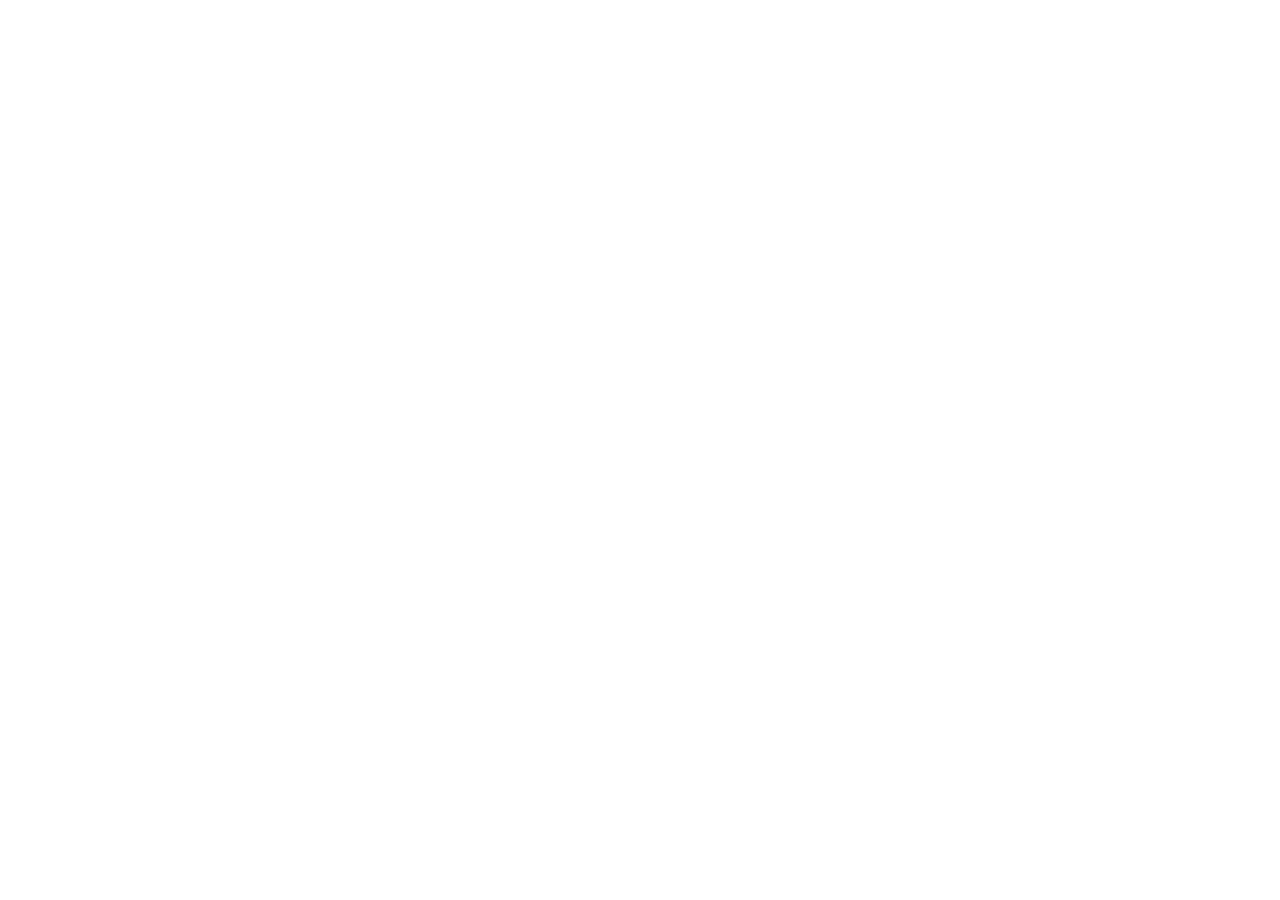
==== index.html @ 3506878f "feat: add C01 Recon product photography and capsule packaging Co-Authored-By: Claude Opus 4.7 (1M co" ====
<!doctype html>
<html lang="en">
<head>
<meta charset="utf-8" />
<meta name="viewport" content="width=device-width, initial-scale=1, viewport-fit=cover" />
<title>Canary — C01 Capsule</title>

<link rel="preconnect" href="https://fonts.googleapis.com">
<link rel="preconnect" href="https://fonts.gstatic.com" crossorigin>
<link href="https://fonts.googleapis.com/css2?family=Anton&family=Space+Mono:wght@400;700&display=swap" rel="stylesheet">

<style>
  :root {
    --canary: #FFFFFF;
    --ink: #111111;
    --ink-60: rgba(17,17,17,0.6);
    --ink-40: rgba(17,17,17,0.4);
    --ink-20: rgba(17,17,17,0.2);
    --ink-10: rgba(17,17,17,0.1);
    --paper: #F4F1EA;
    --cream: #E8E2D1;
    --graphite: #1E1E1E;
    --signal: #D9CFB2; /* C01 Signal neutral/cream */
    --recon:  #2B2C2E; /* C01 Recon graphite */
    --strike: #FF5B1F; /* C01 Strike accent */
  }
  * , *::before, *::after { box-sizing: border-box; }
  html, body { margin: 0; padding: 0; background: var(--canary); color: var(--ink); -webkit-font-smoothing: antialiased; text-rendering: optimizeLegibility; }
  body {
    font-family: 'Space Mono', 'Courier New', monospace;
    font-size: 14px;
    line-height: 1.5;
    overflow-x: hidden;
  }
  img { display: block; max-width: 100%; }
  a { color: inherit; text-decoration: none; }
  button { font-family: inherit; }
  ::selection { background: var(--ink); color: var(--canary); }

  .font-display { font-family: 'Anton', Impact, sans-serif; font-weight: 400; letter-spacing: 0; }
  .font-mono { font-family: 'Space Mono', 'Courier New', monospace; }
  .uppercase { text-transform: uppercase; }

  /* fade/slide-up reveal triggered by IntersectionObserver */
  [data-reveal] {
    opacity: 0;
    transform: translateY(14px);
    transition: opacity 0.9s cubic-bezier(0.2, 0.7, 0.2, 1), transform 0.9s cubic-bezier(0.2, 0.7, 0.2, 1);
    transition-delay: var(--reveal-delay, 0ms);
    will-change: opacity, transform;
  }
  [data-reveal].is-visible { opacity: 1; transform: translateY(0); }
  @media (prefers-reduced-motion: reduce) {
    [data-reveal] { opacity: 1; transform: none; transition: none; }
  }

  /* striped image placeholder */
  .placeholder {
    position: relative;
    background:
      repeating-linear-gradient(
        135deg,
        rgba(17,17,17,0.08) 0 12px,
        rgba(17,17,17,0.04) 12px 24px
      ),
      color-mix(in srgb, var(--canary) 92%, var(--ink));
    border: 1px solid var(--ink);
    color: var(--ink-60);
    display: flex;
    align-items: center;
    justify-content: center;
    font-family: 'Space Mono', monospace;
    font-size: 11px;
    letter-spacing: 0.18em;
    text-transform: uppercase;
    text-align: center;
    padding: 12px;
  }
  .placeholder::before {
    content: "";
    position: absolute; inset: 6px;
    border: 1px dashed var(--ink-20);
    pointer-events: none;
  }
  .placeholder .ph-label {
    position: relative; z-index: 1;
    background: var(--canary);
    padding: 6px 10px;
    border: 1px solid var(--ink);
  }
  .placeholder.has-img { background: var(--ink); padding: 0; overflow: hidden; }
  .placeholder.has-img::before { display: none; }

  /* inverse section (ink bg) */
  .inverse { background: var(--ink); color: var(--canary); }
  .inverse ::selection { background: var(--canary); color: var(--ink); }
  .inverse .placeholder {
    background:
      repeating-linear-gradient(
        135deg,
        rgba(255,239,0,0.08) 0 12px,
        rgba(255,239,0,0.03) 12px 24px
      ),
      #1A1A1A;
    border-color: var(--canary);
    color: rgba(255,239,0,0.6);
  }
  .inverse .placeholder::before { border-color: rgba(255,239,0,0.18); }
  .inverse .placeholder .ph-label { background: var(--ink); color: var(--canary); border-color: var(--canary); }

  /* hairline divider */
  .hair { height: 1px; background: var(--ink); width: 100%; }
  .inverse .hair { background: var(--canary); }

  /* util tick */
  .tick {
    display: inline-block; width: 6px; height: 6px; background: var(--ink); vertical-align: middle; margin-right: 8px; transform: translateY(-1px);
  }
  .inverse .tick { background: var(--canary); }

  /* black bottom bar */
  .bottom-bar {
    height: clamp(6px, 1.2vw, 14px);
    background: var(--ink);
    width: 100%;
  }

  /* focus */
  :focus-visible {
    outline: 2px solid var(--ink);
    outline-offset: 3px;
  }
  .inverse :focus-visible { outline-color: var(--canary); }

  /* ------ Tweaks panel ------ */
  #tweaks-panel {
    position: fixed;
    right: 20px; bottom: 20px;
    width: 320px;
    max-width: calc(100vw - 40px);
    background: var(--ink);
    color: var(--canary);
    border: 1px solid var(--canary);
    font-family: 'Space Mono', monospace;
    font-size: 11px;
    z-index: 1000;
    box-shadow: 0 20px 50px rgba(0,0,0,0.35);
    display: none;
    max-height: calc(100vh - 40px);
    overflow: auto;
  }
  #tweaks-panel.open { display: block; }
  #tweaks-panel header {
    padding: 12px 14px;
    display: flex; align-items: center; justify-content: space-between;
    border-bottom: 1px solid var(--canary);
    position: sticky; top: 0; background: var(--ink);
  }
  #tweaks-panel header h3 {
    margin: 0; font-family: 'Anton', Impact, sans-serif; font-size: 18px; letter-spacing: 0.04em;
  }
  #tweaks-panel .tw-section {
    padding: 12px 14px;
    border-bottom: 1px solid rgba(255,239,0,0.25);
  }
  #tweaks-panel .tw-section:last-child { border-bottom: 0; }
  #tweaks-panel label {
    display: block;
    font-size: 9px; letter-spacing: 0.18em; text-transform: uppercase;
    opacity: 0.7;
    margin-bottom: 6px;
  }
  #tweaks-panel input[type="text"],
  #tweaks-panel input[type="datetime-local"],
  #tweaks-panel textarea,
  #tweaks-panel select {
    width: 100%;
    background: transparent;
    color: var(--canary);
    border: 1px solid var(--canary);
    padding: 8px 10px;
    font-family: 'Space Mono', monospace;
    font-size: 12px;
  }
  #tweaks-panel textarea { resize: vertical; min-height: 60px; }
  #tweaks-panel .tw-row { display: flex; gap: 8px; align-items: center; }
  #tweaks-panel button.tw-btn {
    flex: 1;
    background: transparent;
    color: var(--canary);
    border: 1px solid var(--canary);
    padding: 8px 10px;
    font-family: 'Space Mono', monospace;
    font-size: 10px;
    letter-spacing: 0.2em;
    text-transform: uppercase;
    cursor: pointer;
  }
  #tweaks-panel button.tw-btn[aria-pressed="true"] {
    background: var(--canary); color: var(--ink);
  }
  #tweaks-panel .tw-close {
    background: transparent; color: var(--canary); border: 0; cursor: pointer; font-size: 16px;
  }
  #tweaks-panel .tw-palette {
    display: grid; grid-template-columns: repeat(4, 1fr); gap: 6px;
  }
  #tweaks-panel .tw-palette button {
    height: 36px; border: 1px solid var(--canary); cursor: pointer; background: var(--canary);
    display: flex; align-items: center; justify-content: center;
    font-family: 'Space Mono', monospace; font-size: 9px; letter-spacing: 0.15em;
    color: var(--ink);
    text-transform: uppercase;
  }
  #tweaks-panel .tw-palette button[aria-pressed="true"] { outline: 2px solid var(--canary); outline-offset: 2px; }
  #tweaks-panel .tw-order {
    list-style: none; margin: 0; padding: 0;
  }
  #tweaks-panel .tw-order li {
    display: flex; align-items: center; justify-content: space-between;
    padding: 6px 8px; border: 1px solid rgba(255,239,0,0.4); margin-bottom: 4px; font-size: 11px;
  }
  #tweaks-panel .tw-order li .tw-mv { display: flex; gap: 4px; }
  #tweaks-panel .tw-order button {
    background: transparent; color: var(--canary); border: 1px solid var(--canary); cursor: pointer;
    width: 24px; height: 24px; font-size: 12px; line-height: 1;
  }

  /* make sure no horizontal overflow from large wordmarks */
  .no-scroll-x { overflow-x: clip; }

</style>

<script type="application/json" id="brand-meta">
{"name": "Canary", "product": "C01"}
</script>
</head>
<body class="no-scroll-x">

<div id="root"></div>

<!-- Tweaks panel (vanilla, not React, so it persists state via localStorage + drives React via event) -->
<div id="tweaks-panel" role="dialog" aria-label="Tweaks">
  <header>
    <h3>TWEAKS</h3>
    <button class="tw-close" aria-label="Close Tweaks">✕</button>
  </header>
  <div class="tw-section">
    <label>Direction</label>
    <div class="tw-row" id="tw-direction">
      <button class="tw-btn" data-direction="safe">Safe</button>
      <button class="tw-btn" data-direction="bold">Bold</button>
    </div>
  </div>
  <div class="tw-section">
    <label>Hero headline</label>
    <textarea id="tw-headline" rows="2"></textarea>
  </div>
  <div class="tw-section">
    <label>Drop date (TBD if blank)</label>
    <input type="datetime-local" id="tw-drop-date" />
    <div style="height:8px"></div>
    <label>Countdown</label>
    <div class="tw-row" id="tw-countdown">
      <button class="tw-btn" data-countdown="off">Off</button>
      <button class="tw-btn" data-countdown="on">On</button>
    </div>
  </div>
  <div class="tw-section">
    <label>Palette</label>
    <div class="tw-palette" id="tw-palette">
      <button data-palette="canary" style="background:#FFFFFF;color:#111">Canary</button>
      <button data-palette="white"  style="background:#FFFFFF;color:#111;border:1px solid #FFFFFF">White</button>
      <button data-palette="recon"  style="background:#2B2C2E;color:#FFFFFF">Recon</button>
      <button data-palette="strike" style="background:#FF5B1F;color:#111">Strike</button>
    </div>
  </div>
  <div class="tw-section">
    <label>Section order</label>
    <ul class="tw-order" id="tw-order"></ul>
  </div>
</div>

<script src="https://unpkg.com/react@18.3.1/umd/react.development.js" integrity="sha384-hD6/rw4ppMLGNu3tX5cjIb+uRZ7UkRJ6BPkLpg4hAu/6onKUg4lLsHAs9EBPT82L" crossorigin="anonymous"></script>
<script src="https://unpkg.com/react-dom@18.3.1/umd/react-dom.development.js" integrity="sha384-u6aeetuaXnQ38mYT8rp6sbXaQe3NL9t+IBXmnYxwkUI2Hw4bsp2Wvmx4yRQF1uAm" crossorigin="anonymous"></script>
<script src="https://unpkg.com/@babel/standalone@7.29.0/babel.min.js" integrity="sha384-m08KidiNqLdpJqLq95G/LEi8Qvjl/xUYll3QILypMoQ65QorJ9Lvtp2RXYGBFj1y" crossorigin="anonymous"></script>

<script src="./src/tweaks-host.js?v=8"></script>
<script type="text/babel" src="./src/components.jsx"></script>
<script type="text/babel" src="./src/sections-shared.jsx"></script>
<script type="text/babel" src="./src/direction-safe.jsx"></script>
<script type="text/babel" src="./src/direction-bold.jsx"></script>
<script type="text/babel" src="./src/app.jsx"></script>

</body>
</html>
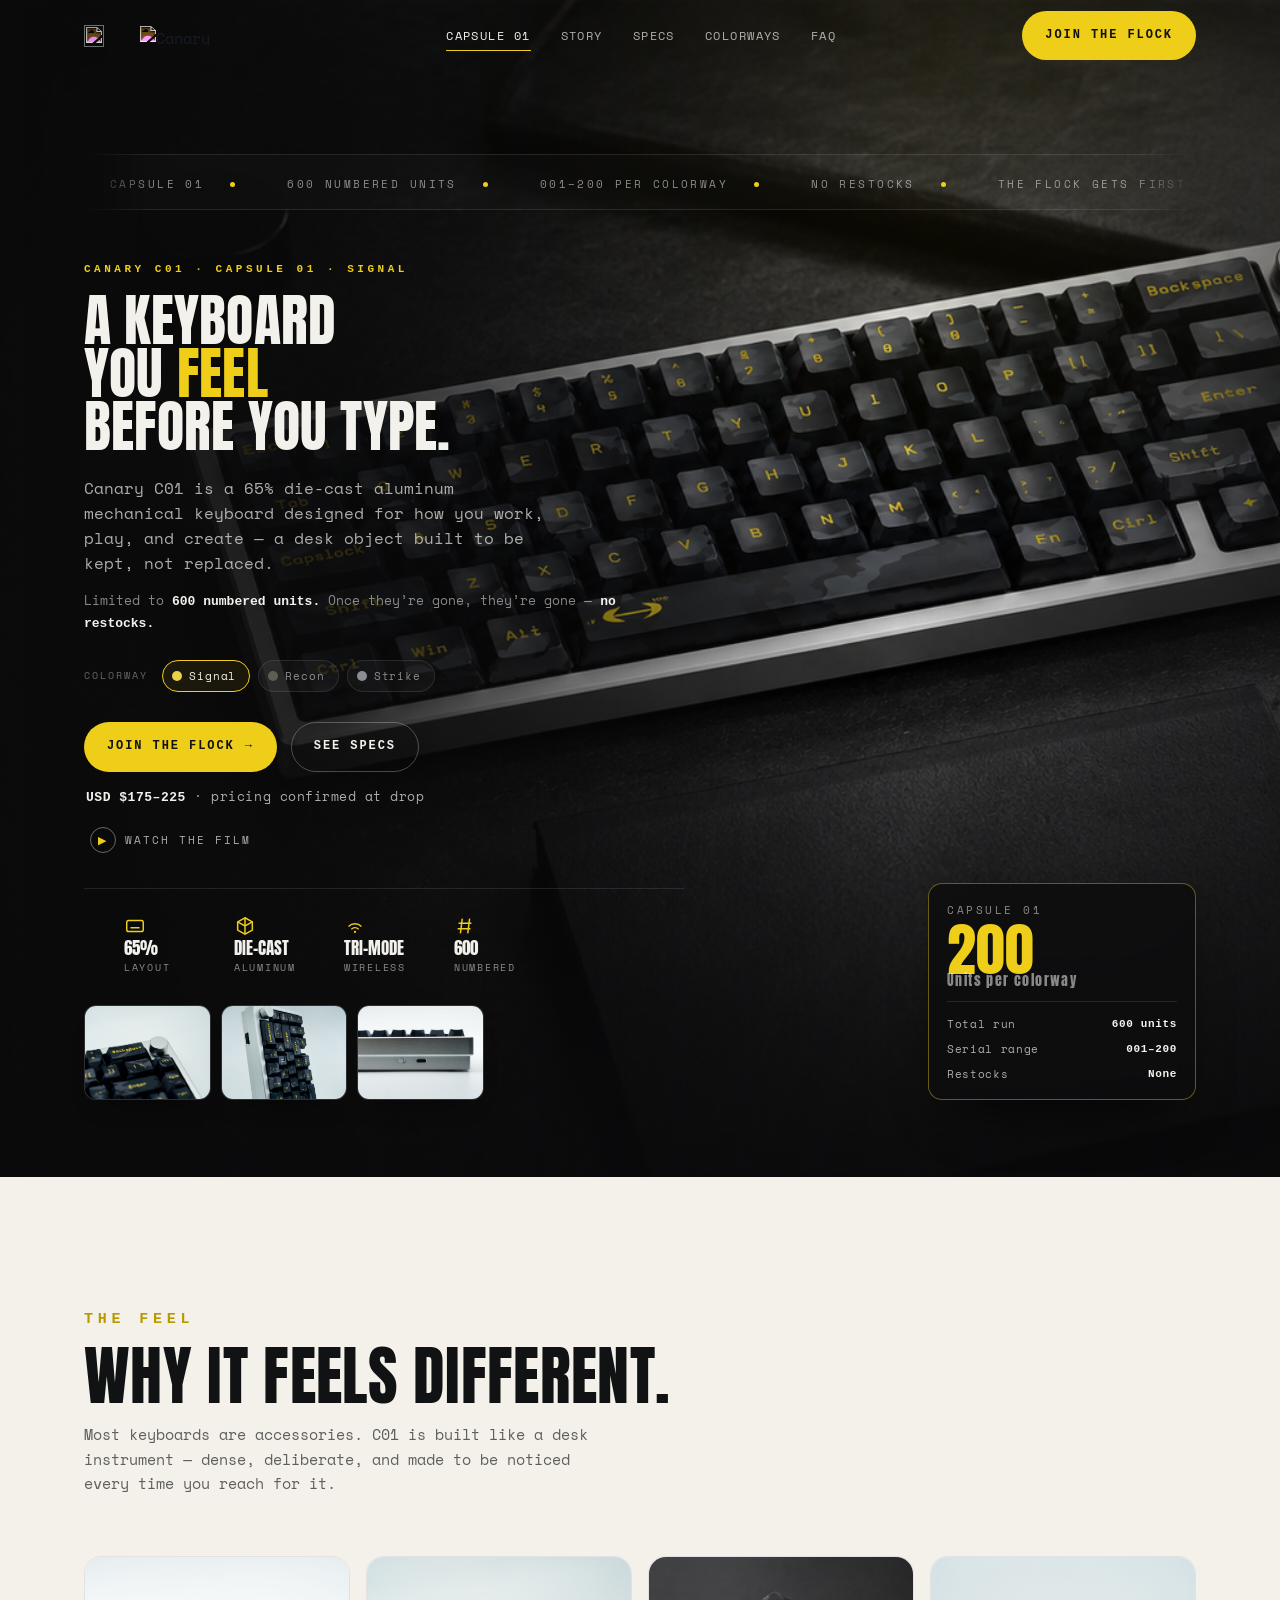
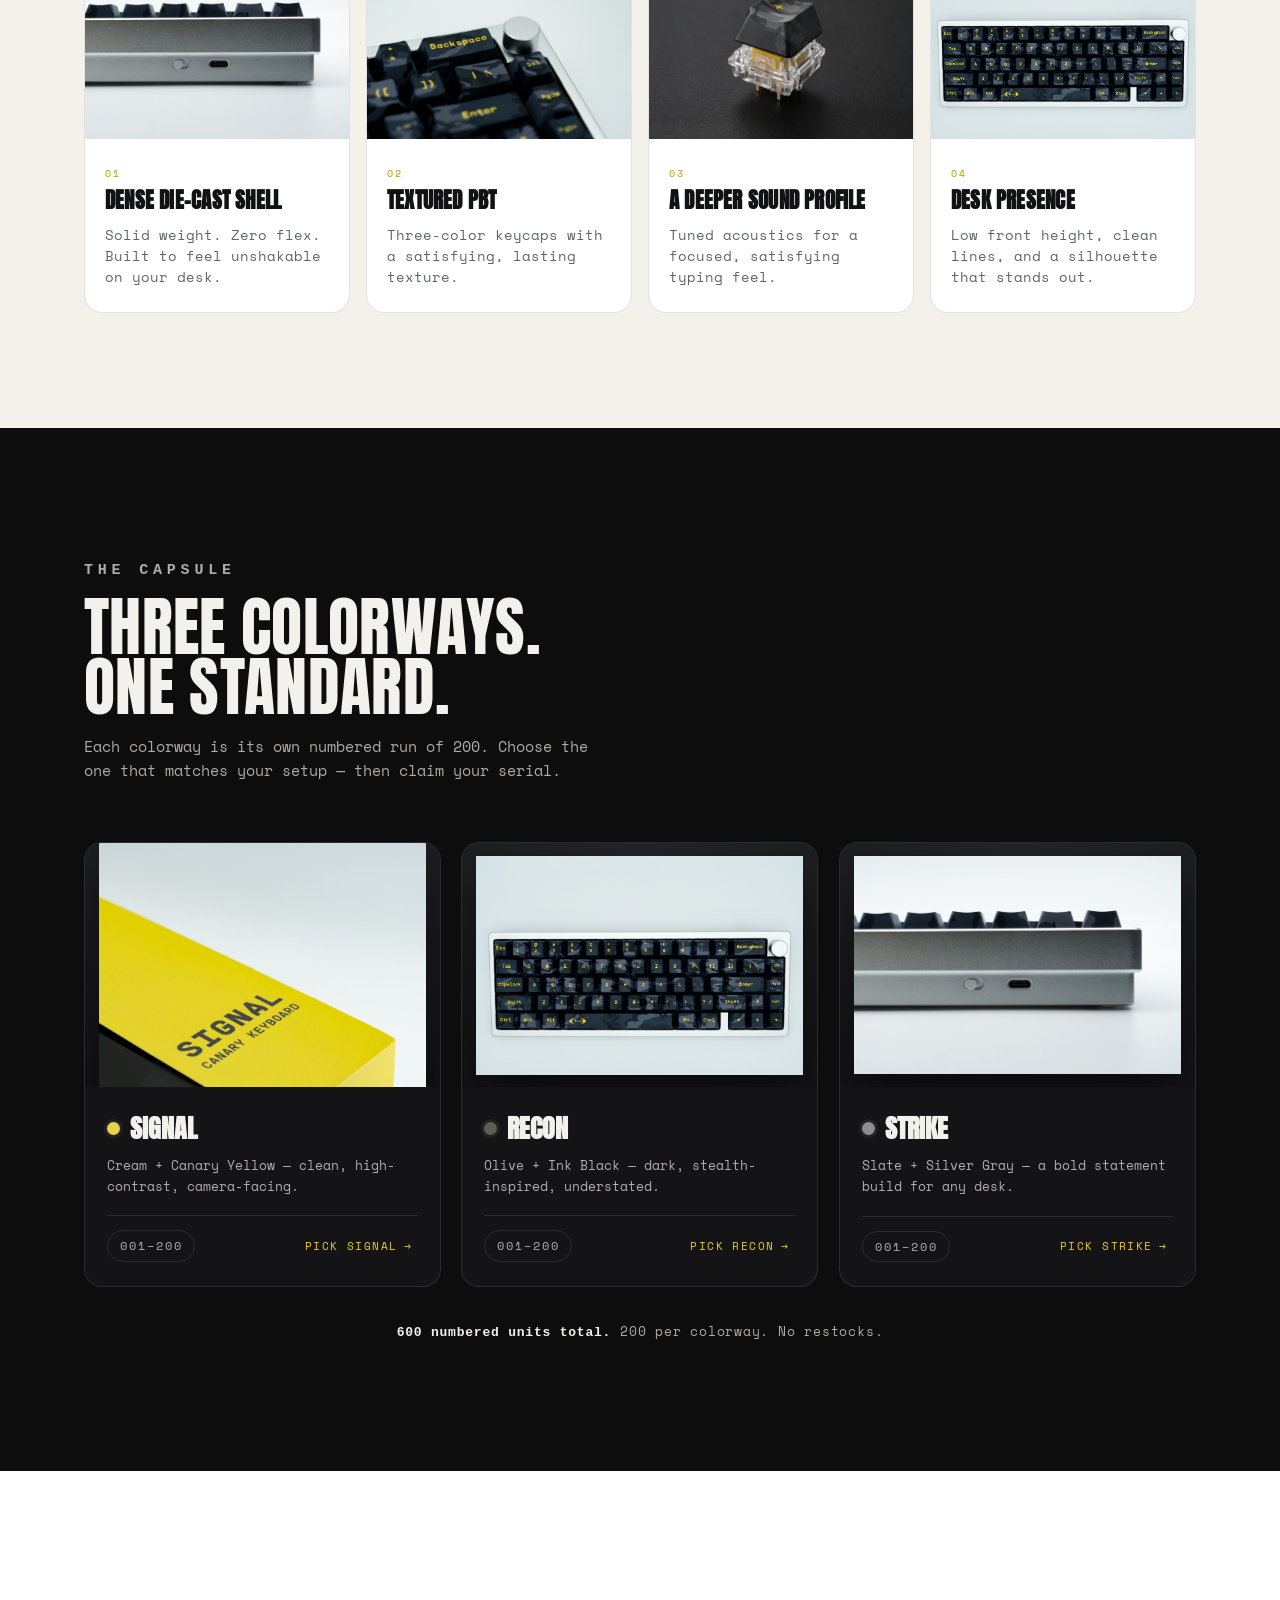
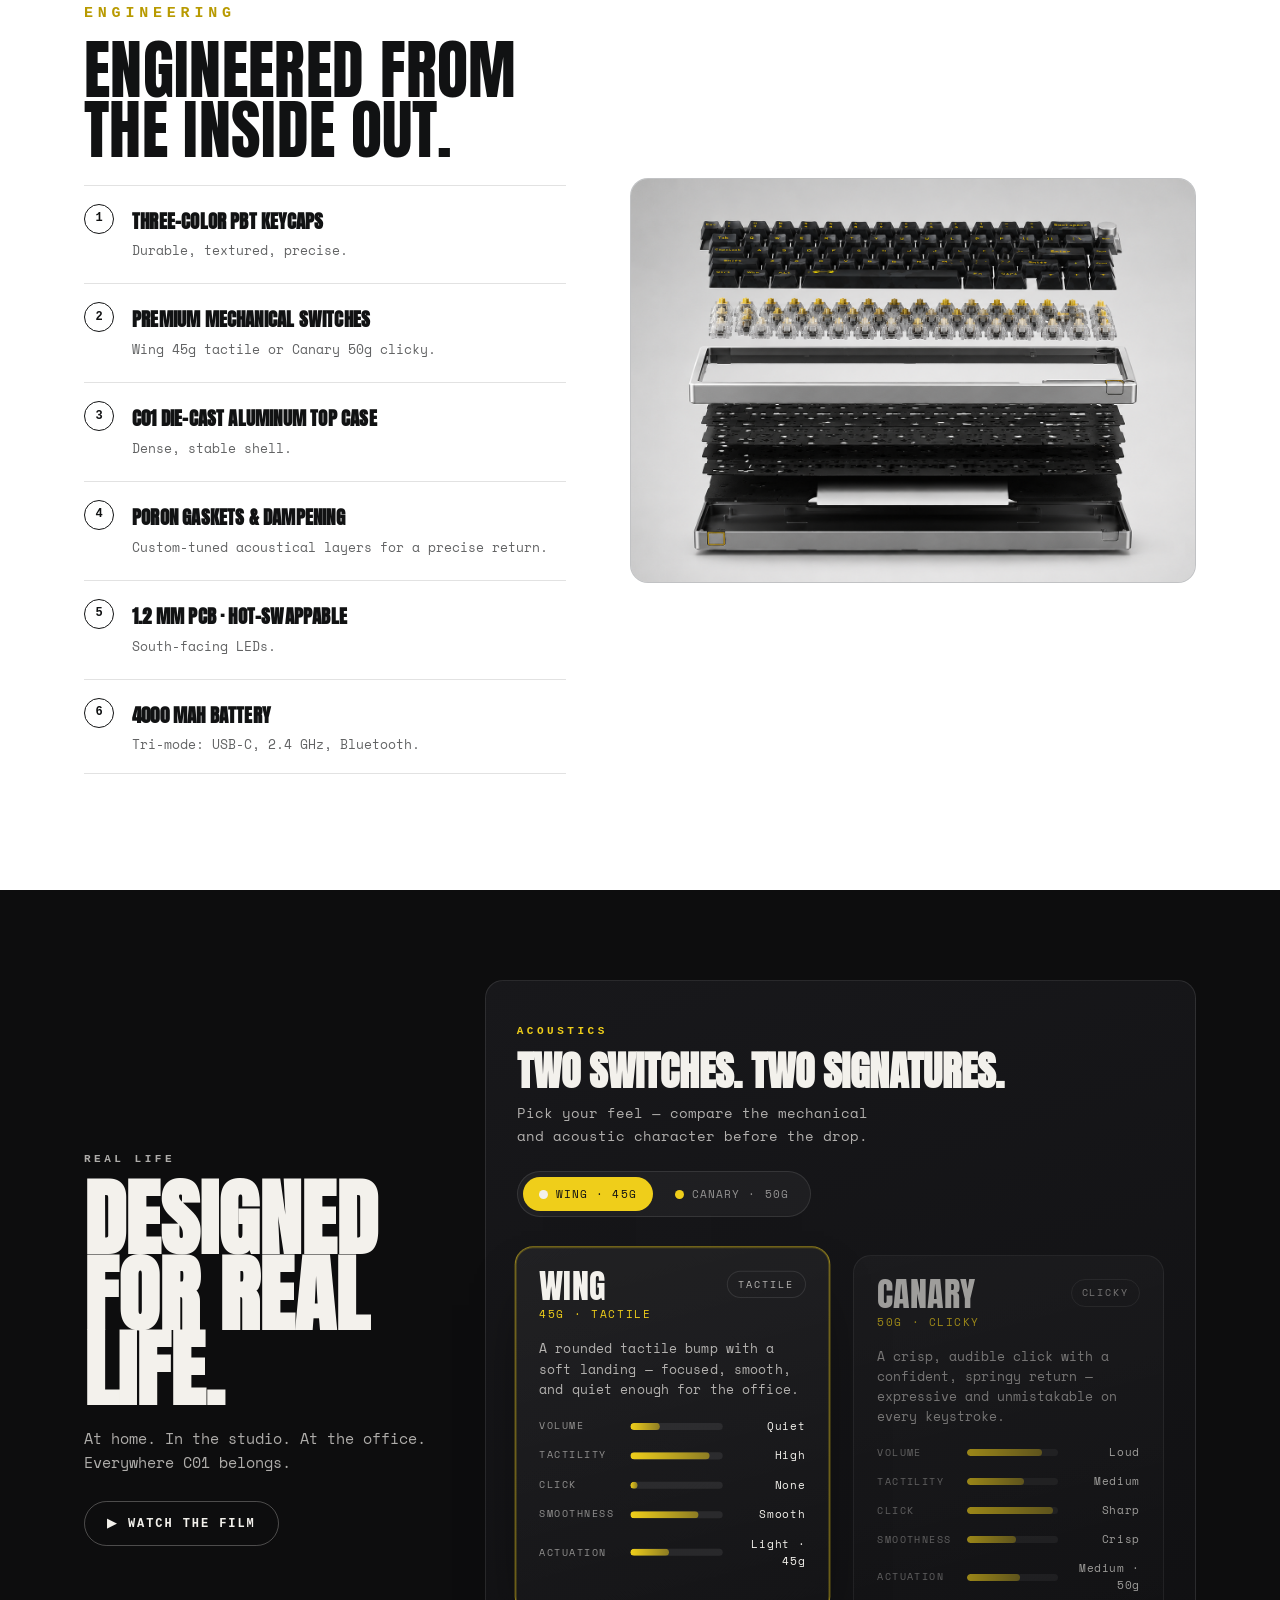
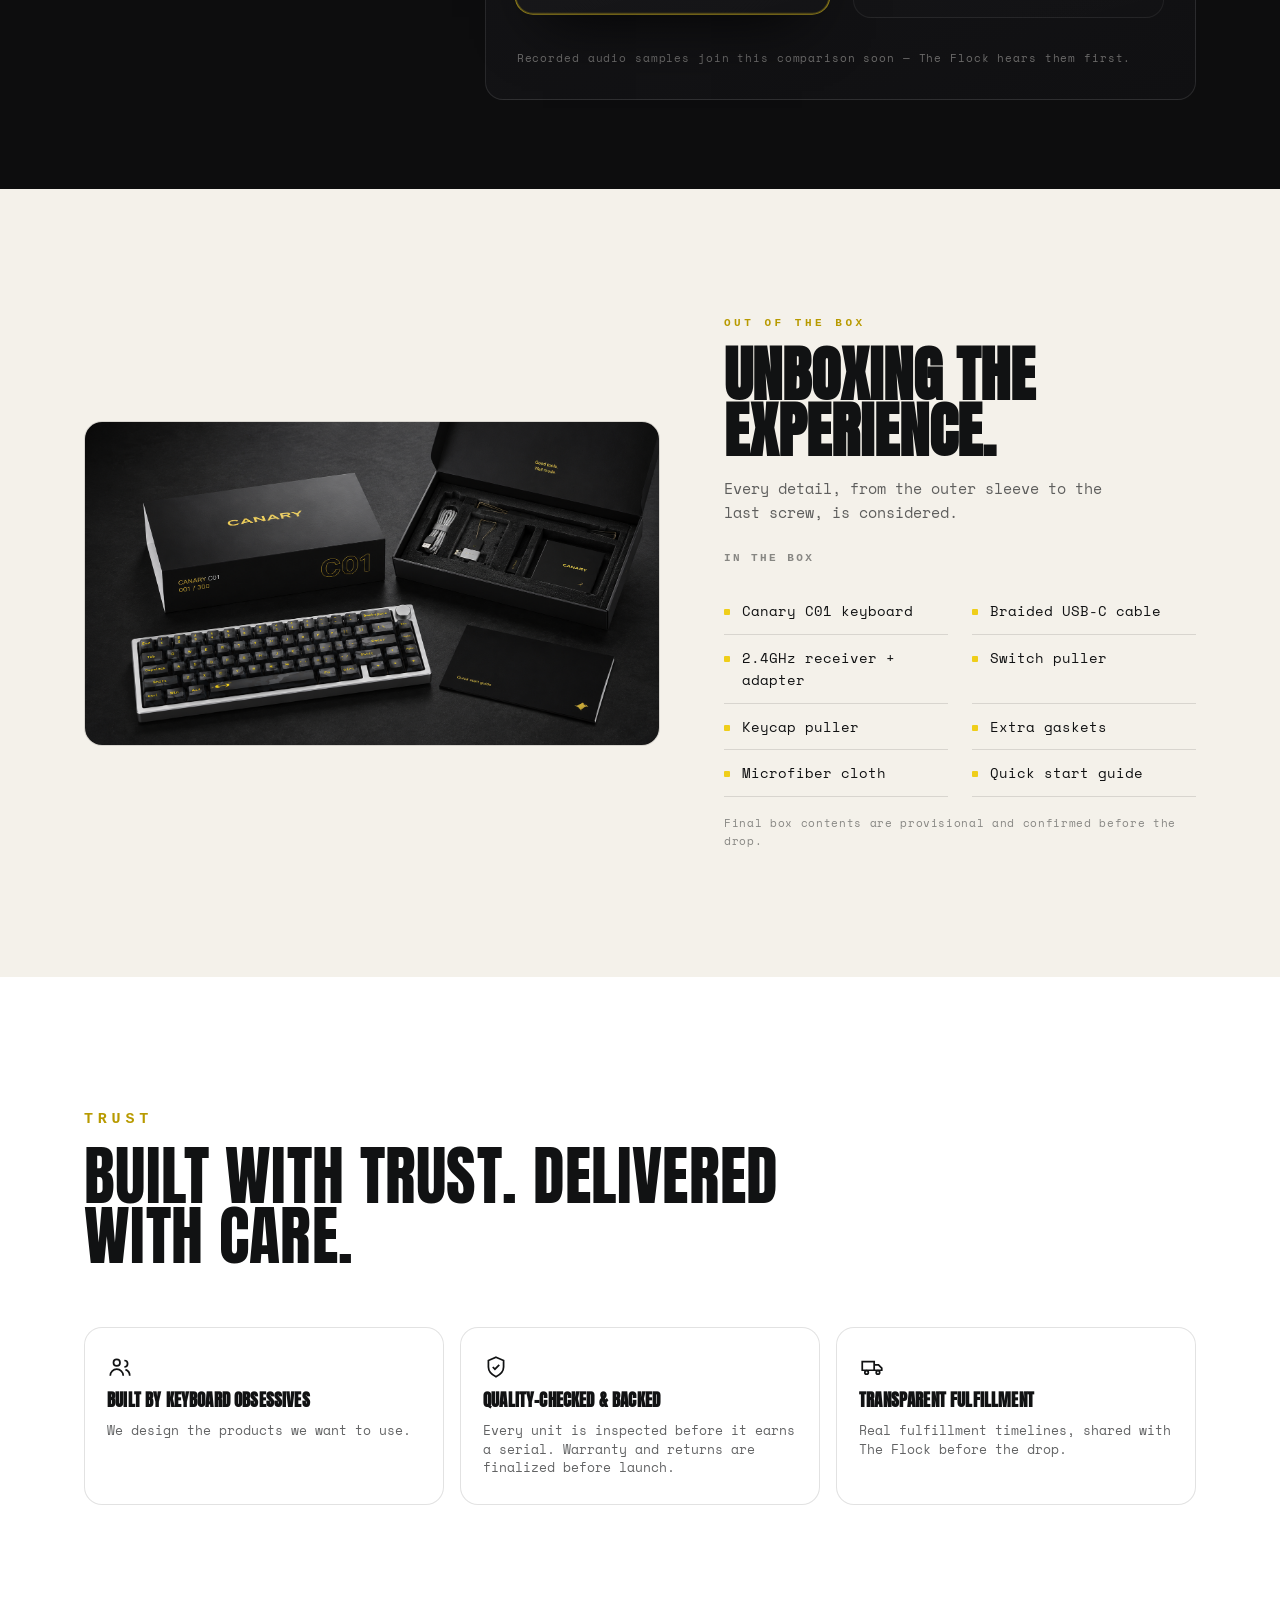
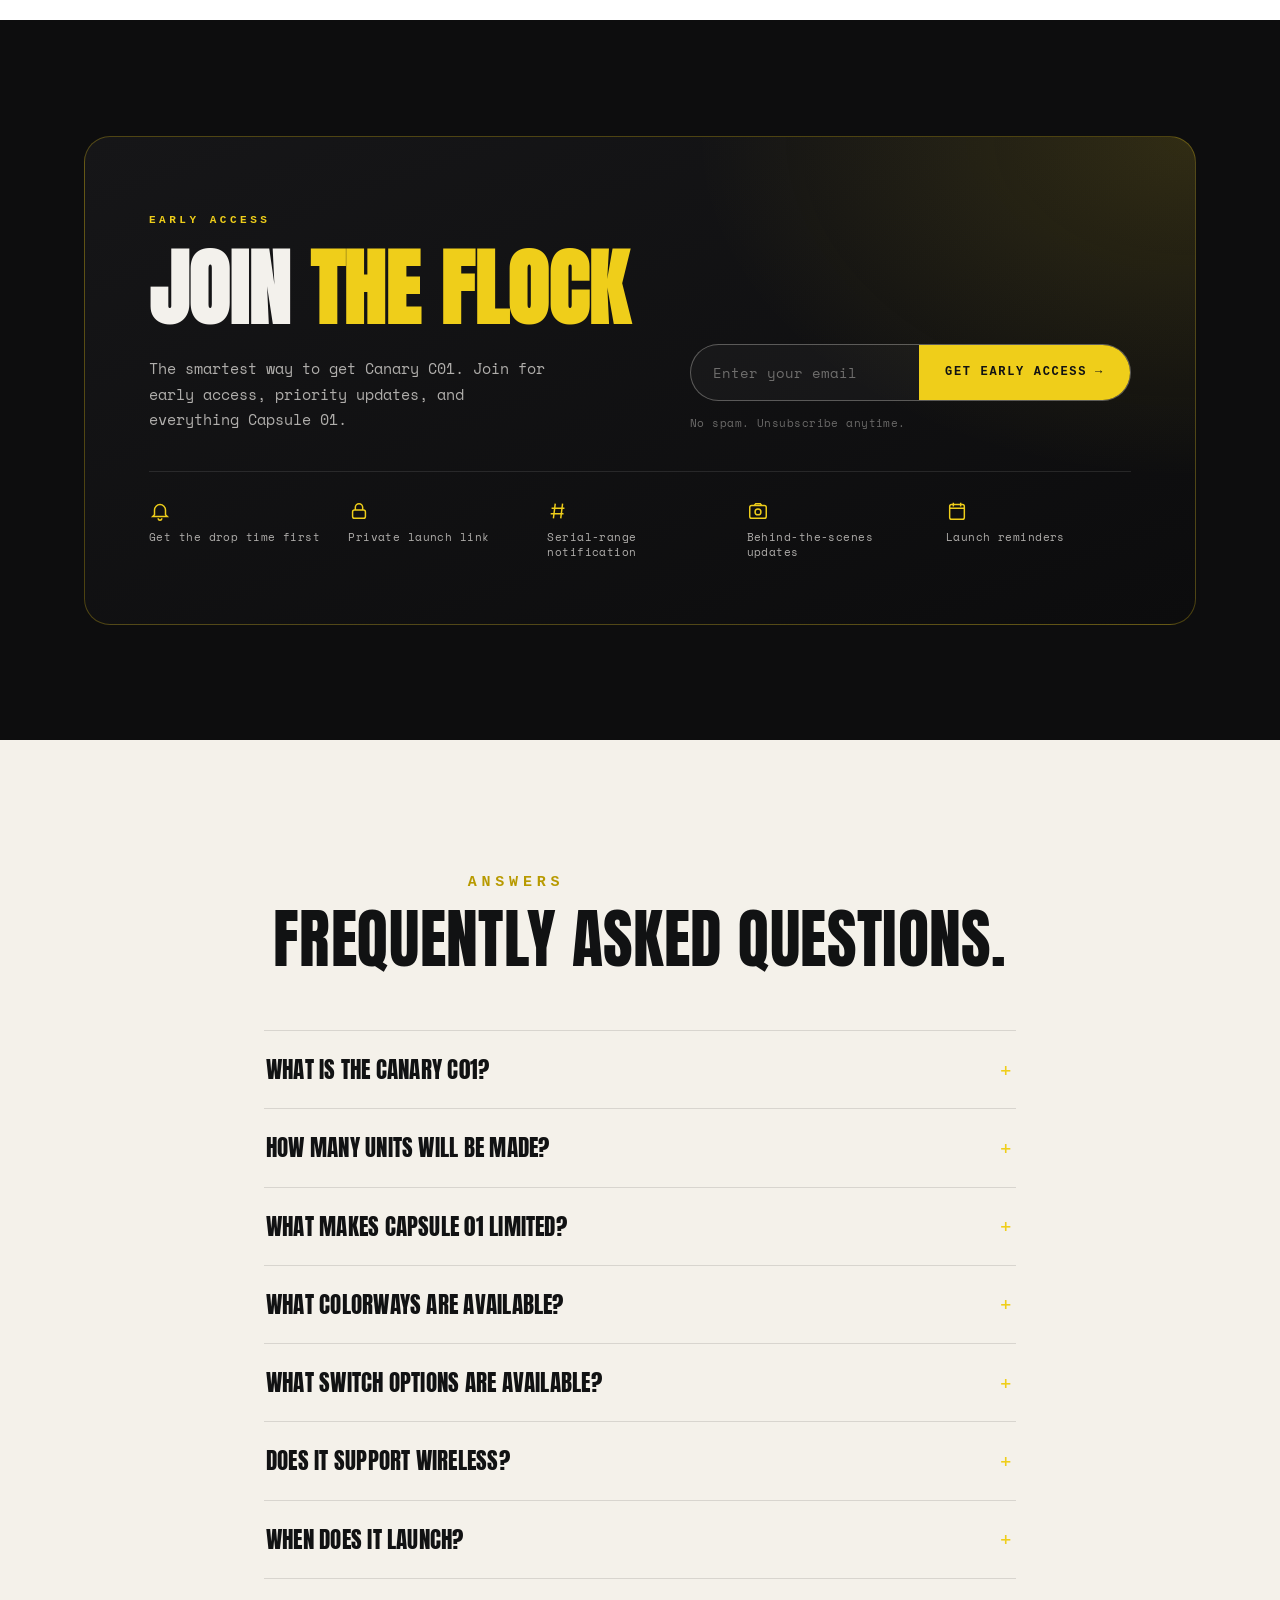
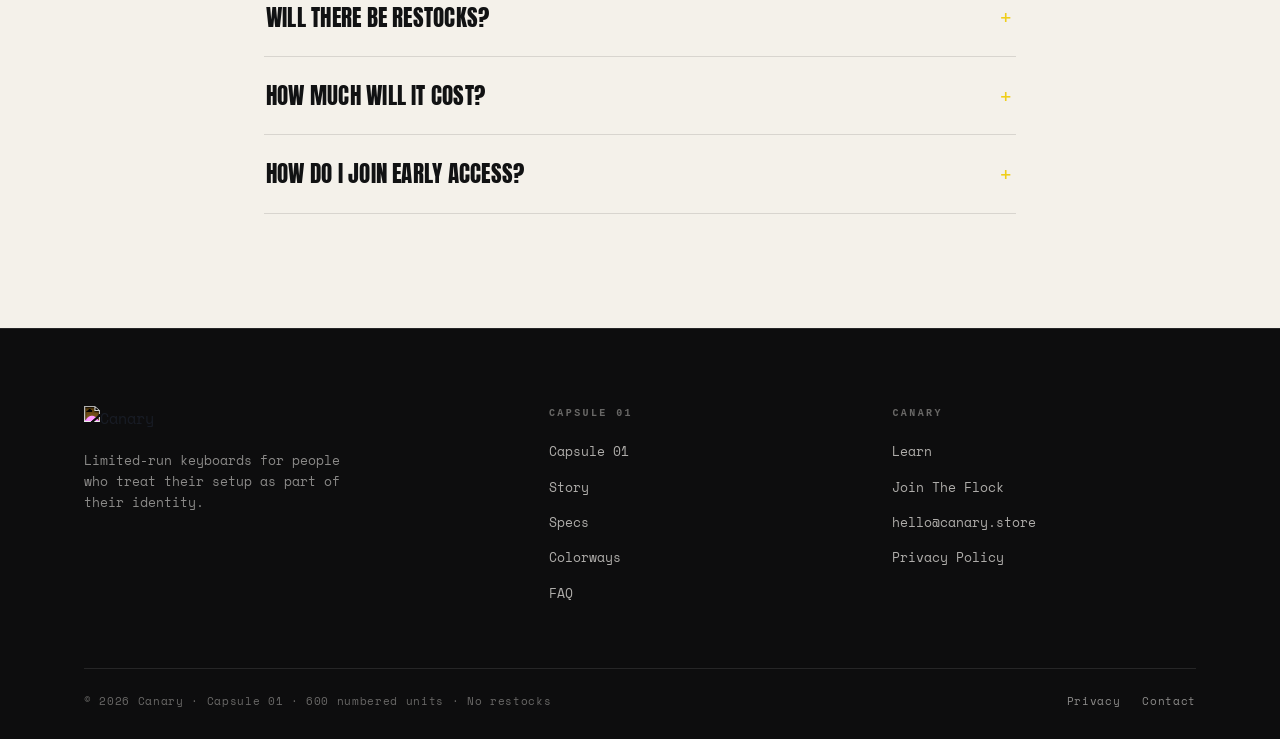
==== commit a1fccabd: "@ Redesign: Canary C01 premium launch page Rebuilds the landing page into a dark, cinematic one-page" ====
--- a/index.html
+++ b/index.html
@@ -3,294 +3,673 @@
 <head>
 <meta charset="utf-8" />
 <meta name="viewport" content="width=device-width, initial-scale=1, viewport-fit=cover" />
-<title>Canary — C01 Capsule</title>
+<meta name="theme-color" content="#0D0D0E" />
+<meta name="color-scheme" content="dark light" />
+<meta name="format-detection" content="telephone=no" />
+
+<title>Canary C01 | Limited-Edition 65% Die-Cast Aluminum Mechanical Keyboard</title>
+<meta name="description" content="Meet Canary C01, a limited-edition 65% die-cast aluminum mechanical keyboard with tri-mode connectivity, PBT keycaps, and three numbered colorways. Join The Flock for early access." />
+<meta name="keywords" content="Canary C01, mechanical keyboard, 65% keyboard, die-cast aluminum keyboard, wireless mechanical keyboard, PBT keycaps, tri-mode wireless keyboard, limited edition keyboard, numbered keyboard, custom mechanical keyboard, designer keyboard, Canary keyboard, Capsule 01, Wing switches, Canary switches" />
+<meta name="author" content="Canary" />
+<meta name="publisher" content="Canary" />
+<meta name="robots" content="index,follow,max-image-preview:large,max-snippet:-1,max-video-preview:-1" />
+
+<link rel="canonical" href="https://www.canary.store/" />
+
+<!-- Open Graph -->
+<meta property="og:type" content="website" />
+<meta property="og:site_name" content="Canary" />
+<meta property="og:title" content="Canary C01 | Limited-Edition 65% Die-Cast Aluminum Mechanical Keyboard" />
+<meta property="og:description" content="Limited-edition 65% die-cast aluminum mechanical keyboard. Tri-mode wireless, PBT keycaps, 600 numbered units across Signal, Recon, and Strike. Join The Flock for early access." />
+<meta property="og:url" content="https://www.canary.store/" />
+<meta property="og:image" content="https://www.canary.store/assets/keyboards/c01-hero.jpg" />
+<meta property="og:image:alt" content="Canary C01 65% aluminum mechanical keyboard — top-down product photo" />
+<meta property="og:image:width" content="1600" />
+<meta property="og:image:height" content="900" />
+<meta property="og:locale" content="en_US" />
+
+<!-- Twitter / X -->
+<meta name="twitter:card" content="summary_large_image" />
+<meta name="twitter:title" content="Canary C01 | Limited-Edition 65% Die-Cast Aluminum Mechanical Keyboard" />
+<meta name="twitter:description" content="Limited-edition 65% die-cast aluminum mechanical keyboard. Tri-mode wireless, PBT keycaps, 600 numbered units. Join The Flock for early access." />
+<meta name="twitter:image" content="https://www.canary.store/assets/keyboards/c01-hero.jpg" />
+<meta name="twitter:image:alt" content="Canary C01 65% aluminum mechanical keyboard — top-down product photo" />
+
+<!-- Favicons / icons -->
+<link rel="icon" type="image/png" href="/assets/canary-bug.png" />
+<link rel="apple-touch-icon" href="/assets/canary-bug.png" />
+<link rel="mask-icon" href="/assets/canary-bug.png" color="#111111" />
+
+<!-- Google tag (gtag.js) — with Consent Mode v2 default-denied -->
+<script async src="https://www.googletagmanager.com/gtag/js?id=G-L0LQLBJQ8E"></script>
+<script>
+  window.dataLayer = window.dataLayer || [];
+  function gtag(){dataLayer.push(arguments);}
+  // Consent Mode v2 — default to denied; banner (Phase 2) will grant on opt-in.
+  gtag('consent', 'default', {
+    ad_storage: 'denied',
+    analytics_storage: 'denied',
+    ad_user_data: 'denied',
+    ad_personalization: 'denied',
+    functionality_storage: 'granted',
+    security_storage: 'granted',
+    wait_for_update: 500
+  });
+  gtag('js', new Date());
+  gtag('config', 'G-L0LQLBJQ8E', { anonymize_ip: true });
+</script>
+
+<!-- Structured data: Organization + WebSite + WebPage + Product + BreadcrumbList + FAQPage -->
+<!-- NOTE: Offer intentionally omitted — final price is not confirmed (range USD 175–225,
+     confirmed at drop). Availability is pre-launch/waitlist only, so no in-stock Offer is
+     asserted. Add an Offer with a real price once pricing is locked. -->
+<script type="application/ld+json">
+{
+  "@context": "https://schema.org",
+  "@graph": [
+    {
+      "@type": "Organization",
+      "@id": "https://www.canary.store/#org",
+      "name": "Canary",
+      "alternateName": "Canary Store",
+      "url": "https://www.canary.store/",
+      "logo": {
+        "@type": "ImageObject",
+        "url": "https://www.canary.store/assets/canary-bug.png",
+        "width": 512,
+        "height": 512
+      },
+      "description": "Canary makes limited-run keyboards for people who treat their setup as part of their identity. Numbered capsule releases of mechanical keyboards and desk objects.",
+      "foundingDate": "2026",
+      "email": "hello@canary.store",
+      "slogan": "Limited-run keyboards for people who treat their setup as part of their identity."
+    },
+    {
+      "@type": "WebSite",
+      "@id": "https://www.canary.store/#site",
+      "url": "https://www.canary.store/",
+      "name": "Canary",
+      "publisher": { "@id": "https://www.canary.store/#org" },
+      "inLanguage": "en-US"
+    },
+    {
+      "@type": "WebPage",
+      "@id": "https://www.canary.store/#webpage",
+      "url": "https://www.canary.store/",
+      "name": "Canary C01 | Limited-Edition 65% Die-Cast Aluminum Mechanical Keyboard",
+      "description": "Meet Canary C01, a limited-edition 65% die-cast aluminum mechanical keyboard with tri-mode connectivity, PBT keycaps, and three numbered colorways. Join The Flock for early access.",
+      "isPartOf": { "@id": "https://www.canary.store/#site" },
+      "about": { "@id": "https://www.canary.store/#c01" },
+      "primaryImageOfPage": "https://www.canary.store/assets/keyboards/c01-hero.jpg",
+      "breadcrumb": { "@id": "https://www.canary.store/#breadcrumb" },
+      "inLanguage": "en-US"
+    },
+    {
+      "@type": "BreadcrumbList",
+      "@id": "https://www.canary.store/#breadcrumb",
+      "itemListElement": [
+        { "@type": "ListItem", "position": 1, "name": "Home", "item": "https://www.canary.store/" }
+      ]
+    },
+    {
+      "@type": "Product",
+      "@id": "https://www.canary.store/#c01",
+      "name": "Canary C01",
+      "alternateName": "C01",
+      "category": "Mechanical Keyboard",
+      "brand": { "@id": "https://www.canary.store/#org" },
+      "manufacturer": { "@id": "https://www.canary.store/#org" },
+      "description": "Canary C01 is a limited-run 65% die-cast aluminum mechanical keyboard with tri-mode wireless, PBT keycaps, and three collectible colorways: Signal, Recon, and Strike.",
+      "material": "Die-cast aluminum, PBT keycaps",
+      "color": "Signal, Recon, Strike",
+      "model": "C01",
+      "image": [
+        "https://www.canary.store/assets/keyboards/c01-hero.jpg",
+        "https://www.canary.store/assets/keyboards/c01-angle.jpg",
+        "https://www.canary.store/assets/keyboards/c01-macro.jpg",
+        "https://www.canary.store/assets/keyboards/c01-side.jpg"
+      ],
+      "sku": "C01",
+      "additionalProperty": [
+        { "@type": "PropertyValue", "name": "Layout", "value": "65%" },
+        { "@type": "PropertyValue", "name": "Keys", "value": "68" },
+        { "@type": "PropertyValue", "name": "Connectivity", "value": "USB-C, 2.4 GHz, Bluetooth" },
+        { "@type": "PropertyValue", "name": "Keycaps", "value": "Three-color PBT" },
+        { "@type": "PropertyValue", "name": "Switch Options", "value": "Wing 45g tactile, Canary 50g clicky" },
+        { "@type": "PropertyValue", "name": "Edition Size", "value": "600 units" },
+        { "@type": "PropertyValue", "name": "Units Per Colorway", "value": "200" },
+        { "@type": "PropertyValue", "name": "Restock Policy", "value": "No restocks" },
+        { "@type": "PropertyValue", "name": "Capsule", "value": "Capsule 01" }
+      ]
+    },
+    {
+      "@type": "FAQPage",
+      "@id": "https://www.canary.store/#faq",
+      "mainEntity": [
+        { "@type": "Question", "name": "What is the Canary C01?", "acceptedAnswer": { "@type": "Answer", "text": "Canary C01 is a limited-run 65% die-cast aluminum mechanical keyboard with 68 keys, tri-mode wireless, and three-color PBT keycaps. It is the hero product of Capsule 01." } },
+        { "@type": "Question", "name": "When does Canary C01 launch?", "acceptedAnswer": { "@type": "Answer", "text": "Canary C01 launches as Capsule 01 in a single release window. The exact drop date is announced to The Flock, the Canary waitlist, before the public release." } },
+        { "@type": "Question", "name": "How many Canary C01 units are being made?", "acceptedAnswer": { "@type": "Answer", "text": "600 total units across three colorways: 200 each of Signal, Recon, and Strike, numbered 001 to 200 within each colorway." } },
+        { "@type": "Question", "name": "What makes Capsule 01 limited?", "acceptedAnswer": { "@type": "Answer", "text": "Capsule 01 is a single numbered drop of 600 units with no restocks. Each unit is numbered within its colorway range, 001 to 200. Once a colorway's serial range is gone, it is closed." } },
+        { "@type": "Question", "name": "Will Capsule 01 restock?", "acceptedAnswer": { "@type": "Answer", "text": "No. Capsule 01 is a single numbered drop with no restocks. Once a colorway's serial range is gone, it is closed." } },
+        { "@type": "Question", "name": "What are Signal, Recon, and Strike?", "acceptedAnswer": { "@type": "Answer", "text": "They are the three Canary C01 colorways. Signal pairs cream with Canary yellow, Recon pairs olive with ink black, and Strike pairs slate with silver gray." } },
+        { "@type": "Question", "name": "What layout is Canary C01?", "acceptedAnswer": { "@type": "Answer", "text": "Canary C01 uses a 65% layout with 68 keys: a compact footprint that keeps arrow keys and core modifiers while dropping the function row and number pad." } },
+        { "@type": "Question", "name": "Is Canary C01 wireless?", "acceptedAnswer": { "@type": "Answer", "text": "Yes. Canary C01 is tri-mode: USB-C wired, 2.4 GHz wireless via dongle, and Bluetooth." } },
+        { "@type": "Question", "name": "What switches are available?", "acceptedAnswer": { "@type": "Answer", "text": "Two launch switch profiles: Wing (45g tactile) and Canary (50g clicky)." } },
+        { "@type": "Question", "name": "How much will Canary C01 cost?", "acceptedAnswer": { "@type": "Answer", "text": "Canary C01 is expected to fall in the USD 175 to 225 range. The exact price is confirmed to The Flock before the drop." } },
+        { "@type": "Question", "name": "How do I join The Flock?", "acceptedAnswer": { "@type": "Answer", "text": "Add your email to the Canary waitlist on this page. The Flock gets the drop time, early link, serial range, and colorway previews before the public release." } }
+      ]
+    }
+  ]
+}
+</script>
 
 <link rel="preconnect" href="https://fonts.googleapis.com">
 <link rel="preconnect" href="https://fonts.gstatic.com" crossorigin>
 <link href="https://fonts.googleapis.com/css2?family=Anton&family=Space+Mono:wght@400;700&display=swap" rel="stylesheet">
 
+<link rel="stylesheet" href="./src/site.css?v=1" />
+</head>
+<body>
+
+<a class="skip" href="#main">Skip to content</a>
+
+<!-- ============================== HEADER ============================== -->
+<header class="site-header" id="top">
+  <div class="wrap">
+    <a class="brand" href="#top" aria-label="Canary — home">
+      <img class="bug" src="assets/canary-bug.png" alt="" width="44" height="22" />
+      <img class="wordmark" src="assets/canary-wordmark.png" alt="Canary" width="120" height="19" />
+    </a>
+    <nav class="nav" aria-label="Primary">
+      <a href="#capsule">Capsule 01</a>
+      <a href="#story">Story</a>
+      <a href="#specs">Specs</a>
+      <a href="#colorways">Colorways</a>
+      <a href="#faq">FAQ</a>
+    </nav>
+    <div class="header-cta">
+      <a class="btn btn--yellow" href="#join" id="join_flock_header" data-track="join_flock_header" data-source="header">Join The Flock</a>
+      <button class="nav-toggle" aria-label="Open menu" aria-expanded="false" aria-controls="mobile-nav"><span></span></button>
+    </div>
+  </div>
+</header>
+
+<nav class="mobile-nav" id="mobile-nav" aria-label="Mobile">
+  <a href="#capsule">Capsule 01</a>
+  <a href="#story">Story</a>
+  <a href="#specs">Specs</a>
+  <a href="#colorways">Colorways</a>
+  <a href="#faq">FAQ</a>
+  <a class="btn btn--yellow" href="#join" data-track="join_flock_header" data-source="mobile_nav">Join The Flock</a>
+</nav>
+
+<main id="main">
+
+  <!-- ============================== HERO ============================== -->
+  <section class="hero" id="capsule" aria-labelledby="hero-h1">
+    <div class="hero-bg" aria-hidden="true">
+      <img src="assets/keyboards/c01-scene.png" alt="" width="1672" height="941" fetchpriority="high" />
+    </div>
+    <div class="wrap">
+      <div class="ticker" aria-hidden="true">
+        <div class="ticker__track">
+          <span>Capsule 01</span><span>600 Numbered Units</span><span>001–200 Per Colorway</span><span>No Restocks</span><span>The Flock Gets First Access</span>
+          <span>Capsule 01</span><span>600 Numbered Units</span><span>001–200 Per Colorway</span><span>No Restocks</span><span>The Flock Gets First Access</span>
+        </div>
+      </div>
+      <div class="hero-inner">
+        <div class="hero-copy" data-reveal>
+          <p class="eyebrow">Canary C01 · Capsule 01 · Signal</p>
+          <h1 id="hero-h1">A keyboard<br>you <span class="hl">feel</span><br>before you type.</h1>
+          <p class="lede">Canary C01 is a 65% die-cast aluminum mechanical keyboard designed for how you work, play, and create — a desk object built to be kept, not replaced.</p>
+          <p class="scarcity-line">Limited to <b>600 numbered units.</b> Once they’re gone, they’re gone — <b>no restocks.</b></p>
+
+          <div class="cw-switch" role="group" aria-label="Colorway — Signal selected">
+            <span class="cw-lab">Colorway</span>
+            <span class="cw-opts">
+              <button type="button" aria-pressed="true" data-pick-colorway="Signal"><span class="d" style="background:var(--cw-signal)"></span>Signal</button>
+              <button type="button" aria-pressed="false" data-pick-colorway="Recon"><span class="d" style="background:var(--cw-recon)"></span>Recon</button>
+              <button type="button" aria-pressed="false" data-pick-colorway="Strike"><span class="d" style="background:var(--cw-strike)"></span>Strike</button>
+            </span>
+          </div>
+
+          <div class="hero-cta">
+            <a class="btn btn--yellow" href="#join" id="join_flock_hero" data-track="join_flock_hero" data-source="hero">Join The Flock <span class="arrow" aria-hidden="true">→</span></a>
+            <a class="btn btn--ghost-d" href="#specs" id="see_specs_hero" data-track="see_specs_hero" data-source="hero">See specs</a>
+            <span class="hero-price"><b>USD $175–225</b> · pricing confirmed at drop</span>
+          </div>
+
+          <button class="hero-film" type="button" data-film-open>
+            <span class="play" aria-hidden="true">▶</span> Watch the film
+          </button>
+
+          <ul class="badges" aria-label="Key features">
+            <li class="badge">
+              <svg class="b-ico" viewBox="0 0 24 24" fill="none" stroke="currentColor" stroke-width="1.6" aria-hidden="true"><rect x="3" y="6" width="18" height="12" rx="2"/><path d="M7 10h.01M11 10h.01M15 10h.01M7 14h10"/></svg>
+              <span class="b-k">65%</span><span class="b-v">Layout</span>
+            </li>
+            <li class="badge">
+              <svg class="b-ico" viewBox="0 0 24 24" fill="none" stroke="currentColor" stroke-width="1.6" aria-hidden="true"><path d="M12 3l8 4.5v9L12 21l-8-4.5v-9L12 3z"/><path d="M12 3v18M4 7.5l8 4.5 8-4.5"/></svg>
+              <span class="b-k">Die-cast</span><span class="b-v">Aluminum</span>
+            </li>
+            <li class="badge">
+              <svg class="b-ico" viewBox="0 0 24 24" fill="none" stroke="currentColor" stroke-width="1.6" aria-hidden="true"><path d="M5 12.5a10 10 0 0114 0M8 15.5a6 6 0 018 0"/><circle cx="12" cy="18.5" r="1.2" fill="currentColor" stroke="none"/></svg>
+              <span class="b-k">Tri-mode</span><span class="b-v">Wireless</span>
+            </li>
+            <li class="badge">
+              <svg class="b-ico" viewBox="0 0 24 24" fill="none" stroke="currentColor" stroke-width="1.6" aria-hidden="true"><path d="M9 4L7 20M17 4l-2 16M5 9h14M4 15h14"/></svg>
+              <span class="b-k">600</span><span class="b-v">Numbered</span>
+            </li>
+          </ul>
+
+          <div class="hero-gallery" aria-label="Canary C01 detail shots">
+            <figure><img src="assets/keyboards/c01-macro.jpg" alt="Macro of Canary C01 keycaps and rotary knob" loading="lazy" /></figure>
+            <figure><img src="assets/keyboards/c01-angle.jpg" alt="Angled view of the Canary C01" loading="lazy" /></figure>
+            <figure><img src="assets/keyboards/c01-side.jpg" alt="Side profile of the Canary C01 aluminum case and USB-C port" loading="lazy" /></figure>
+          </div>
+        </div>
+
+        <aside class="serial-card" data-reveal aria-label="Capsule 01 details">
+          <div class="sc-top">
+            <span class="mono-label" style="color:var(--on-dark-55)">Capsule 01</span>
+            <img class="bug" src="assets/canary-bug.png" alt="" width="32" height="16" />
+          </div>
+          <div class="sc-num">200<small>Units per colorway</small></div>
+          <ul>
+            <li><span>Total run</span> <b>600 units</b></li>
+            <li><span>Serial range</span> <b>001–200</b></li>
+            <li><span>Restocks</span> <b>None</b></li>
+          </ul>
+        </aside>
+      </div>
+    </div>
+  </section>
+
+  <!-- ===================== WHY IT FEELS DIFFERENT ===================== -->
+  <section class="section section--light" id="story" aria-labelledby="why-h2">
+    <div class="wrap">
+      <div class="section-head" data-reveal>
+        <p class="eyebrow" style="color:#B89A00">The feel</p>
+        <h2 id="why-h2">Why it feels different.</h2>
+        <p>Most keyboards are accessories. C01 is built like a desk instrument — dense, deliberate, and made to be noticed every time you reach for it.</p>
+      </div>
+      <div class="feature-grid">
+        <article class="fcard" data-reveal>
+          <div class="fc-img"><img src="assets/keyboards/c01-side.jpg" alt="Side profile of the Canary C01 die-cast aluminum chassis" loading="lazy" /></div>
+          <div class="fc-body"><span class="fc-no">01</span><h3>Dense die-cast shell</h3><p>Solid weight. Zero flex. Built to feel unshakable on your desk.</p></div>
+        </article>
+        <article class="fcard" data-reveal style="--reveal-delay:80ms">
+          <div class="fc-img"><img src="assets/keyboards/c01-macro.jpg" alt="Macro detail of Canary C01 three-color PBT keycaps" loading="lazy" /></div>
+          <div class="fc-body"><span class="fc-no">02</span><h3>Textured PBT</h3><p>Three-color keycaps with a satisfying, lasting texture.</p></div>
+        </article>
+        <article class="fcard" data-reveal style="--reveal-delay:160ms">
+          <div class="fc-img"><img src="assets/keyboards/c01-switch.png" alt="Macro of a Canary C01 mechanical switch with camo keycap and yellow stem" loading="lazy" /></div>
+          <div class="fc-body"><span class="fc-no">03</span><h3>A deeper sound profile</h3><p>Tuned acoustics for a focused, satisfying typing feel.</p></div>
+        </article>
+        <article class="fcard" data-reveal style="--reveal-delay:240ms">
+          <div class="fc-img"><img src="assets/keyboards/c01-hero.jpg" alt="Top-down silhouette of the Canary C01 on a desk" loading="lazy" /></div>
+          <div class="fc-body"><span class="fc-no">04</span><h3>Desk presence</h3><p>Low front height, clean lines, and a silhouette that stands out.</p></div>
+        </article>
+      </div>
+    </div>
+  </section>
+
+  <!-- ============================ COLORWAYS =========================== -->
+  <section class="section section--dark" id="colorways" aria-labelledby="cw-h2">
+    <div class="wrap">
+      <div class="section-head" data-reveal>
+        <p class="eyebrow">The capsule</p>
+        <h2 id="cw-h2">Three colorways.<br>One standard.</h2>
+        <p>Each colorway is its own numbered run of 200. Choose the one that matches your setup — then claim your serial.</p>
+      </div>
+      <div class="cw-grid">
+        <article class="cw-card" data-reveal>
+          <div class="cw-img"><img src="assets/keyboards/box-signal.jpg" alt="Signal colorway — Canary yellow and cream packaging" loading="lazy" /></div>
+          <div class="cw-body">
+            <div class="cw-name-row"><span class="cw-dot" style="background:var(--cw-signal)"></span><h3>Signal</h3></div>
+            <p class="cw-desc">Cream + Canary Yellow — clean, high-contrast, camera-facing.</p>
+            <div class="cw-foot">
+              <span class="cw-serial">001–200</span>
+              <button class="cw-pick" data-pick-colorway="Signal" type="button">Pick Signal <span aria-hidden="true">→</span></button>
+            </div>
+          </div>
+        </article>
+        <article class="cw-card" data-reveal style="--reveal-delay:80ms">
+          <div class="cw-img"><img src="assets/keyboards/c01-hero.jpg" alt="Recon colorway — dark camo Canary C01 keyboard" loading="lazy" /></div>
+          <div class="cw-body">
+            <div class="cw-name-row"><span class="cw-dot" style="background:var(--cw-recon)"></span><h3>Recon</h3></div>
+            <p class="cw-desc">Olive + Ink Black — dark, stealth-inspired, understated.</p>
+            <div class="cw-foot">
+              <span class="cw-serial">001–200</span>
+              <button class="cw-pick" data-pick-colorway="Recon" type="button">Pick Recon <span aria-hidden="true">→</span></button>
+            </div>
+          </div>
+        </article>
+        <article class="cw-card" data-reveal style="--reveal-delay:160ms">
+          <div class="cw-img"><img src="assets/keyboards/c01-side.jpg" alt="Strike colorway — slate and silver-gray aluminum chassis" loading="lazy" /></div>
+          <div class="cw-body">
+            <div class="cw-name-row"><span class="cw-dot" style="background:var(--cw-strike)"></span><h3>Strike</h3></div>
+            <p class="cw-desc">Slate + Silver Gray — a bold statement build for any desk.</p>
+            <div class="cw-foot">
+              <span class="cw-serial">001–200</span>
+              <button class="cw-pick" data-pick-colorway="Strike" type="button">Pick Strike <span aria-hidden="true">→</span></button>
+            </div>
+          </div>
+        </article>
+      </div>
+      <p class="cw-footnote" data-reveal><b>600 numbered units total.</b> 200 per colorway. No restocks.</p>
+    </div>
+  </section>
+
+  <!-- ====================== ENGINEERED / SPECS ======================= -->
+  <section class="section section--white" id="specs" aria-labelledby="spec-h2">
+    <div class="wrap">
+      <div class="spec-grid">
+        <div data-reveal>
+          <div class="section-head" style="margin-bottom:24px">
+            <p class="eyebrow" style="color:#B89A00">Engineering</p>
+            <h2 id="spec-h2">Engineered from the inside out.</h2>
+          </div>
+          <ol class="spec-list">
+            <li class="spec-item"><span class="spec-num">1</span><div><h3>Three-color PBT keycaps</h3><p>Durable, textured, precise.</p></div></li>
+            <li class="spec-item"><span class="spec-num">2</span><div><h3>Premium mechanical switches</h3><p>Wing 45g tactile or Canary 50g clicky.</p></div></li>
+            <li class="spec-item"><span class="spec-num">3</span><div><h3>C01 die-cast aluminum top case</h3><p>Dense, stable shell.</p></div></li>
+            <li class="spec-item"><span class="spec-num">4</span><div><h3>Poron gaskets &amp; dampening</h3><p>Custom-tuned acoustical layers for a precise return.</p></div></li>
+            <li class="spec-item"><span class="spec-num">5</span><div><h3>1.2&nbsp;mm PCB · hot-swappable</h3><p>South-facing LEDs.</p></div></li>
+            <li class="spec-item"><span class="spec-num">6</span><div><h3>4000&nbsp;mAh battery</h3><p>Tri-mode: USB-C, 2.4&nbsp;GHz, Bluetooth.</p></div></li>
+          </ol>
+        </div>
+        <div class="spec-visual spec-visual--exploded" data-reveal style="--reveal-delay:120ms">
+          <img src="assets/keyboards/c01-exploded.png" alt="Exploded view of the Canary C01 — keycaps, switches, top case, plate, PCB layers and bottom aluminum case" loading="lazy" width="1672" height="941" />
+        </div>
+      </div>
+    </div>
+  </section>
+
+  <!-- ============================ LIFESTYLE =========================== -->
+  <section class="lifestyle" aria-labelledby="ls-h2">
+    <div class="ls-bg"><img src="assets/keyboards/c01-macro.jpg" alt="" aria-hidden="true" loading="lazy" /></div>
+    <div class="wrap">
+      <div class="ls-copy">
+        <p class="eyebrow" data-reveal>Real life</p>
+        <h2 id="ls-h2" data-reveal style="--reveal-delay:60ms">Designed for real life.</h2>
+        <p data-reveal style="--reveal-delay:120ms">At home. In the studio. At the office. Everywhere C01 belongs.</p>
+        <div class="film-btn" data-reveal style="--reveal-delay:180ms">
+          <button class="btn btn--ghost-d" data-film-open type="button"><span aria-hidden="true">▶</span> Watch the film</button>
+        </div>
+      </div>
+      <div class="sound-module" data-reveal style="--reveal-delay:160ms">
+        <div class="sound-head">
+          <div>
+            <p class="eyebrow">Acoustics</p>
+            <h3 id="sound-h3">Two switches. Two signatures.</h3>
+            <p class="sound-sub">Pick your feel — compare the mechanical and acoustic character before the drop.</p>
+          </div>
+          <div class="switch-toggle" role="tablist" aria-label="Compare switches">
+            <button type="button" role="tab" aria-selected="true" data-switch="wing"><span class="d" style="background:var(--on-dark)"></span>Wing · 45g</button>
+            <button type="button" role="tab" aria-selected="false" data-switch="canary"><span class="d" style="background:var(--yellow)"></span>Canary · 50g</button>
+          </div>
+        </div>
+
+        <div class="sound-compare">
+          <article class="switch-card is-active" data-switch-card="wing" tabindex="0">
+            <div class="sw-top">
+              <div><div class="sw-name">Wing</div><div class="sw-sub">45g · Tactile</div></div>
+              <span class="sw-badge">Tactile</span>
+            </div>
+            <p class="sw-desc">A rounded tactile bump with a soft landing — focused, smooth, and quiet enough for the office.</p>
+            <ul class="sw-metrics">
+              <li><span class="m-lab">Volume</span><span class="m-bar"><i style="--v:32%"></i></span><span class="m-val">Quiet</span></li>
+              <li><span class="m-lab">Tactility</span><span class="m-bar"><i style="--v:86%"></i></span><span class="m-val">High</span></li>
+              <li><span class="m-lab">Click</span><span class="m-bar"><i style="--v:8%"></i></span><span class="m-val">None</span></li>
+              <li><span class="m-lab">Smoothness</span><span class="m-bar"><i style="--v:74%"></i></span><span class="m-val">Smooth</span></li>
+              <li><span class="m-lab">Actuation</span><span class="m-bar"><i style="--v:42%"></i></span><span class="m-val">Light · 45g</span></li>
+            </ul>
+          </article>
+
+          <article class="switch-card" data-switch-card="canary" tabindex="0">
+            <div class="sw-top">
+              <div><div class="sw-name">Canary</div><div class="sw-sub">50g · Clicky</div></div>
+              <span class="sw-badge">Clicky</span>
+            </div>
+            <p class="sw-desc">A crisp, audible click with a confident, springy return — expressive and unmistakable on every keystroke.</p>
+            <ul class="sw-metrics">
+              <li><span class="m-lab">Volume</span><span class="m-bar"><i style="--v:82%"></i></span><span class="m-val">Loud</span></li>
+              <li><span class="m-lab">Tactility</span><span class="m-bar"><i style="--v:62%"></i></span><span class="m-val">Medium</span></li>
+              <li><span class="m-lab">Click</span><span class="m-bar"><i style="--v:95%"></i></span><span class="m-val">Sharp</span></li>
+              <li><span class="m-lab">Smoothness</span><span class="m-bar"><i style="--v:54%"></i></span><span class="m-val">Crisp</span></li>
+              <li><span class="m-lab">Actuation</span><span class="m-bar"><i style="--v:58%"></i></span><span class="m-val">Medium · 50g</span></li>
+            </ul>
+          </article>
+        </div>
+        <p class="sound-foot">Recorded audio samples join this comparison soon — The Flock hears them first.</p>
+      </div>
+    </div>
+  </section>
+
+  <!-- ============================ UNBOXING ============================ -->
+  <section class="section section--light" aria-labelledby="unbox-h2">
+    <div class="wrap">
+      <div class="unbox-grid">
+        <div class="unbox-media" data-reveal>
+          <figure class="um-open">
+            <img src="assets/keyboards/c01-unbox.png" alt="Canary C01 unboxing — sealed numbered box beside an open box with the braided USB-C cable, 2.4GHz receiver, switch and keycap pullers, the keyboard, and the quick start guide" loading="lazy" width="1672" height="941" />
+          </figure>
+        </div>
+        <div data-reveal style="--reveal-delay:120ms">
+          <p class="eyebrow" style="color:#B89A00">Out of the box</p>
+          <h2 id="unbox-h2" style="font-family:var(--ff-display);font-size:clamp(34px,6vw,60px);text-transform:uppercase;line-height:0.94;margin:14px 0 0">Unboxing the experience.</h2>
+          <p style="margin:16px 0 0;color:var(--on-light-70);max-width:46ch">Every detail, from the outer sleeve to the last screw, is considered.</p>
+          <h3 style="font-family:var(--ff-mono);font-size:11px;letter-spacing:0.22em;text-transform:uppercase;margin:26px 0 0;color:var(--on-light-50)">In the box</h3>
+          <ul class="inbox-list">
+            <li>Canary C01 keyboard</li>
+            <li>Braided USB-C cable</li>
+            <li>2.4GHz receiver + adapter</li>
+            <li>Switch puller</li>
+            <li>Keycap puller</li>
+            <li>Extra gaskets</li>
+            <li>Microfiber cloth</li>
+            <li>Quick start guide</li>
+          </ul>
+          <p class="review-note">Final box contents are provisional and confirmed before the drop.</p>
+        </div>
+      </div>
+    </div>
+  </section>
+
+  <!-- ============================== TRUST ============================= -->
+  <section class="section section--white" aria-labelledby="trust-h2">
+    <div class="wrap">
+      <div class="section-head" data-reveal>
+        <p class="eyebrow" style="color:#B89A00">Trust</p>
+        <h2 id="trust-h2">Built with trust. Delivered with care.</h2>
+      </div>
+      <div class="trust-grid" data-reveal>
+        <div class="trust-cell">
+          <svg class="t-ico" viewBox="0 0 24 24" fill="none" stroke="currentColor" stroke-width="1.6" aria-hidden="true"><circle cx="9" cy="8" r="3"/><path d="M3 20a6 6 0 0112 0M16 6a3 3 0 010 6M21 20a6 6 0 00-4-5.6"/></svg>
+          <h3>Built by keyboard obsessives</h3>
+          <p>We design the products we want to use.</p>
+        </div>
+        <div class="trust-cell">
+          <svg class="t-ico" viewBox="0 0 24 24" fill="none" stroke="currentColor" stroke-width="1.6" aria-hidden="true"><path d="M12 3l7 3v6c0 4-3 7-7 9-4-2-7-5-7-9V6l7-3z"/><path d="M9 12l2 2 4-4"/></svg>
+          <h3>Quality-checked &amp; backed</h3>
+          <p>Every unit is inspected before it earns a serial. Warranty and returns are finalized before launch.</p>
+        </div>
+        <div class="trust-cell">
+          <svg class="t-ico" viewBox="0 0 24 24" fill="none" stroke="currentColor" stroke-width="1.6" aria-hidden="true"><path d="M3 7h11v8H3zM14 10h4l3 3v2h-7z"/><circle cx="7" cy="17" r="1.6"/><circle cx="17.5" cy="17" r="1.6"/></svg>
+          <h3>Transparent fulfillment</h3>
+          <p>Real fulfillment timelines, shared with The Flock before the drop.</p>
+        </div>
+      </div>
+    </div>
+  </section>
+
+  <!-- ========================== JOIN THE FLOCK ======================== -->
+  <section class="section section--dark" id="join" aria-labelledby="join-h2">
+    <div class="wrap">
+      <div class="join-panel" data-reveal>
+        <div class="join-top">
+          <div>
+            <p class="eyebrow">Early access</p>
+            <h2 id="join-h2">Join <span class="y">The Flock</span></h2>
+            <p class="join-lede">The smartest way to get Canary C01. Join for early access, priority updates, and everything Capsule 01.</p>
+          </div>
+          <div>
+            <form id="flock-form" class="flock-form" data-source="join_section" novalidate>
+              <div class="flock-row">
+                <label for="flock-email" class="visually-hidden">Email address</label>
+                <input id="flock-email" name="email" type="email" inputmode="email" autocomplete="email" placeholder="Enter your email" required />
+                <!-- honeypot — bots fill this, humans don't -->
+                <input type="text" name="company" tabindex="-1" autocomplete="off" aria-hidden="true" class="visually-hidden" />
+                <button type="submit" id="email_waitlist_submit">Get early access <span class="arrow" aria-hidden="true">→</span></button>
+              </div>
+              <div class="flock-micro">
+                <span class="flock-note">No spam. Unsubscribe anytime.</span>
+                <span class="flock-msg" role="status" aria-live="polite"></span>
+              </div>
+              <!-- progressive enrichment — revealed only after a successful signup -->
+              <div class="flock-enrich" hidden>
+                <p class="flock-enrich-lab">Optional — help us tailor your drop. You can skip this.</p>
+                <div class="flock-extra">
+                  <label for="flock-colorway">
+                    <span class="fx-lab">Preferred colorway</span>
+                    <select id="flock-colorway" name="colorway">
+                      <option value="">Choose (optional)</option>
+                      <option value="Signal">Signal</option>
+                      <option value="Recon">Recon</option>
+                      <option value="Strike">Strike</option>
+                      <option value="Not sure yet">Not sure yet</option>
+                    </select>
+                  </label>
+                  <label for="flock-usecase">
+                    <span class="fx-lab">Main use case</span>
+                    <select id="flock-usecase" name="useCase">
+                      <option value="">Choose (optional)</option>
+                      <option value="Desk setup">Desk setup</option>
+                      <option value="Gaming">Gaming</option>
+                      <option value="Work/productivity">Work / productivity</option>
+                      <option value="Streaming/creator setup">Streaming / creator</option>
+                      <option value="Collecting">Collecting</option>
+                    </select>
+                  </label>
+                </div>
+              </div>
+            </form>
+          </div>
+        </div>
+
+        <div class="join-benefits">
+          <div class="join-benefit">
+            <svg class="jb-ico" viewBox="0 0 24 24" fill="none" stroke="currentColor" stroke-width="1.6" aria-hidden="true"><path d="M6 16V11a6 6 0 1112 0v5l2 2H4l2-2z"/><path d="M10 20a2 2 0 004 0"/></svg>
+            <span>Get the drop time first</span>
+          </div>
+          <div class="join-benefit">
+            <svg class="jb-ico" viewBox="0 0 24 24" fill="none" stroke="currentColor" stroke-width="1.6" aria-hidden="true"><rect x="5" y="11" width="14" height="9" rx="2"/><path d="M8 11V8a4 4 0 018 0v3"/></svg>
+            <span>Private launch link</span>
+          </div>
+          <div class="join-benefit">
+            <svg class="jb-ico" viewBox="0 0 24 24" fill="none" stroke="currentColor" stroke-width="1.6" aria-hidden="true"><path d="M9 4L7 20M17 4l-2 16M5 9h14M4 15h14"/></svg>
+            <span>Serial-range notification</span>
+          </div>
+          <div class="join-benefit">
+            <svg class="jb-ico" viewBox="0 0 24 24" fill="none" stroke="currentColor" stroke-width="1.6" aria-hidden="true"><rect x="3" y="6" width="18" height="14" rx="2"/><circle cx="12" cy="13" r="3.2"/><path d="M8 6l1.5-2h5L16 6"/></svg>
+            <span>Behind-the-scenes updates</span>
+          </div>
+          <div class="join-benefit">
+            <svg class="jb-ico" viewBox="0 0 24 24" fill="none" stroke="currentColor" stroke-width="1.6" aria-hidden="true"><rect x="4" y="5" width="16" height="16" rx="2"/><path d="M4 9h16M8 3v4M16 3v4"/></svg>
+            <span>Launch reminders</span>
+          </div>
+        </div>
+      </div>
+    </div>
+  </section>
+
+  <!-- ============================== FAQ =============================== -->
+  <section class="section section--light" id="faq" aria-labelledby="faq-h2">
+    <div class="wrap" style="max-width:880px">
+      <div class="section-head" data-reveal style="text-align:center;margin-inline:auto">
+        <p class="eyebrow" style="color:#B89A00">Answers</p>
+        <h2 id="faq-h2">Frequently asked questions.</h2>
+      </div>
+      <div data-reveal style="border-top:1px solid var(--hairline-d)">
+        <details class="faq-item"><summary>What is the Canary C01?</summary><div class="faq-a">Canary C01 is a limited-run 65% die-cast aluminum mechanical keyboard with 68 keys, tri-mode wireless, and three-color PBT keycaps. It is the hero product of Capsule 01.</div></details>
+        <details class="faq-item"><summary>How many units will be made?</summary><div class="faq-a">600 total units across three colorways: 200 each of Signal, Recon, and Strike, numbered 001 to 200 within each colorway.</div></details>
+        <details class="faq-item"><summary>What makes Capsule 01 limited?</summary><div class="faq-a">Capsule 01 is a single numbered drop with no restocks. Each unit carries a serial within its colorway range, 001 to 200. Once a colorway sells through, that serial range is closed for good.</div></details>
+        <details class="faq-item"><summary>What colorways are available?</summary><div class="faq-a">Three: Signal (cream + Canary yellow), Recon (olive + ink black), and Strike (slate + silver gray).</div></details>
+        <details class="faq-item"><summary>What switch options are available?</summary><div class="faq-a">Two launch switch profiles: Wing (45g tactile) and Canary (50g clicky).</div></details>
+        <details class="faq-item"><summary>Does it support wireless?</summary><div class="faq-a">Yes. Canary C01 is tri-mode: USB-C wired, 2.4 GHz wireless via dongle, and Bluetooth.</div></details>
+        <details class="faq-item"><summary>When does it launch?</summary><div class="faq-a">Canary C01 launches as Capsule 01 in a single release window. The exact drop date is announced to The Flock before the public release.</div></details>
+        <details class="faq-item"><summary>Will there be restocks?</summary><div class="faq-a">No. Capsule 01 is a single numbered drop with no restocks.</div></details>
+        <details class="faq-item"><summary>How much will it cost?</summary><div class="faq-a">Canary C01 is expected to fall in the USD 175–225 range. The exact price is confirmed to The Flock before the drop.</div></details>
+        <details class="faq-item"><summary>How do I join early access?</summary><div class="faq-a">Add your email to The Flock on this page. You’ll get the drop time, the private link, your serial range, and colorway previews before the public release.</div></details>
+      </div>
+    </div>
+  </section>
+
+</main>
+
+<!-- ============================== FOOTER ============================= -->
+<footer class="site-footer">
+  <div class="wrap">
+    <div class="footer-top">
+      <div class="footer-brand">
+        <img class="wordmark" src="assets/canary-wordmark.png" alt="Canary" width="160" height="26" />
+        <p>Limited-run keyboards for people who treat their setup as part of their identity.</p>
+      </div>
+      <div class="footer-col">
+        <h4>Capsule 01</h4>
+        <ul>
+          <li><a href="#capsule">Capsule 01</a></li>
+          <li><a href="#story">Story</a></li>
+          <li><a href="#specs">Specs</a></li>
+          <li><a href="#colorways">Colorways</a></li>
+          <li><a href="#faq">FAQ</a></li>
+        </ul>
+      </div>
+      <div class="footer-col">
+        <h4>Canary</h4>
+        <ul>
+          <li><a href="/learn">Learn</a></li>
+          <li><a href="#join" data-track="join_flock_footer" data-source="footer">Join The Flock</a></li>
+          <li><a href="mailto:hello@canary.store">hello@canary.store</a></li>
+          <li><a href="/privacy">Privacy Policy</a></li>
+        </ul>
+      </div>
+    </div>
+    <div class="footer-bottom">
+      <span class="fb-meta">© 2026 Canary · Capsule 01 · 600 numbered units · No restocks</span>
+      <div class="fb-links">
+        <a href="/privacy">Privacy</a>
+        <a href="mailto:hello@canary.store">Contact</a>
+      </div>
+    </div>
+  </div>
+</footer>
+
+<!-- Film modal (video src injected lazily on open) -->
+<div class="film-modal" aria-hidden="true" role="dialog" aria-label="Canary C01 film">
+  <button class="film-close" type="button">Esc · Close</button>
+  <video poster="assets/keyboards/c01-hero.jpg" preload="none" playsinline controls></video>
+</div>
+
 <style>
-  :root {
-    --canary: #FFFFFF;
-    --ink: #111111;
-    --ink-60: rgba(17,17,17,0.6);
-    --ink-40: rgba(17,17,17,0.4);
-    --ink-20: rgba(17,17,17,0.2);
-    --ink-10: rgba(17,17,17,0.1);
-    --paper: #F4F1EA;
-    --cream: #E8E2D1;
-    --graphite: #1E1E1E;
-    --signal: #D9CFB2; /* C01 Signal neutral/cream */
-    --recon:  #2B2C2E; /* C01 Recon graphite */
-    --strike: #FF5B1F; /* C01 Strike accent */
+  /* small section-local styles kept inline to avoid an extra request */
+  .faq-item { border-bottom: 1px solid var(--hairline-d); }
+  .faq-item summary {
+    list-style: none; cursor: pointer; padding: 20px 36px 20px 2px; position: relative;
+    font-family: var(--ff-display); font-size: clamp(18px,2.4vw,23px); text-transform: uppercase;
+    letter-spacing: 0.01em; color: var(--ink);
   }
-  * , *::before, *::after { box-sizing: border-box; }
-  html, body { margin: 0; padding: 0; background: var(--canary); color: var(--ink); -webkit-font-smoothing: antialiased; text-rendering: optimizeLegibility; }
-  body {
-    font-family: 'Space Mono', 'Courier New', monospace;
-    font-size: 14px;
-    line-height: 1.5;
-    overflow-x: hidden;
+  .faq-item summary::-webkit-details-marker { display: none; }
+  .faq-item summary::after {
+    content: "+"; position: absolute; right: 4px; top: 50%; transform: translateY(-50%);
+    font-family: var(--ff-mono); font-size: 22px; color: var(--yellow); transition: transform .2s ease;
   }
-  img { display: block; max-width: 100%; }
-  a { color: inherit; text-decoration: none; }
-  button { font-family: inherit; }
-  ::selection { background: var(--ink); color: var(--canary); }
-
-  .font-display { font-family: 'Anton', Impact, sans-serif; font-weight: 400; letter-spacing: 0; }
-  .font-mono { font-family: 'Space Mono', 'Courier New', monospace; }
-  .uppercase { text-transform: uppercase; }
-
-  /* fade/slide-up reveal triggered by IntersectionObserver */
-  [data-reveal] {
-    opacity: 0;
-    transform: translateY(14px);
-    transition: opacity 0.9s cubic-bezier(0.2, 0.7, 0.2, 1), transform 0.9s cubic-bezier(0.2, 0.7, 0.2, 1);
-    transition-delay: var(--reveal-delay, 0ms);
-    will-change: opacity, transform;
-  }
-  [data-reveal].is-visible { opacity: 1; transform: translateY(0); }
-  @media (prefers-reduced-motion: reduce) {
-    [data-reveal] { opacity: 1; transform: none; transition: none; }
-  }
-
-  /* striped image placeholder */
-  .placeholder {
-    position: relative;
-    background:
-      repeating-linear-gradient(
-        135deg,
-        rgba(17,17,17,0.08) 0 12px,
-        rgba(17,17,17,0.04) 12px 24px
-      ),
-      color-mix(in srgb, var(--canary) 92%, var(--ink));
-    border: 1px solid var(--ink);
-    color: var(--ink-60);
-    display: flex;
-    align-items: center;
-    justify-content: center;
-    font-family: 'Space Mono', monospace;
-    font-size: 11px;
-    letter-spacing: 0.18em;
-    text-transform: uppercase;
-    text-align: center;
-    padding: 12px;
-  }
-  .placeholder::before {
-    content: "";
-    position: absolute; inset: 6px;
-    border: 1px dashed var(--ink-20);
-    pointer-events: none;
-  }
-  .placeholder .ph-label {
-    position: relative; z-index: 1;
-    background: var(--canary);
-    padding: 6px 10px;
-    border: 1px solid var(--ink);
-  }
-  .placeholder.has-img { background: var(--ink); padding: 0; overflow: hidden; }
-  .placeholder.has-img::before { display: none; }
-
-  /* inverse section (ink bg) */
-  .inverse { background: var(--ink); color: var(--canary); }
-  .inverse ::selection { background: var(--canary); color: var(--ink); }
-  .inverse .placeholder {
-    background:
-      repeating-linear-gradient(
-        135deg,
-        rgba(255,239,0,0.08) 0 12px,
-        rgba(255,239,0,0.03) 12px 24px
-      ),
-      #1A1A1A;
-    border-color: var(--canary);
-    color: rgba(255,239,0,0.6);
-  }
-  .inverse .placeholder::before { border-color: rgba(255,239,0,0.18); }
-  .inverse .placeholder .ph-label { background: var(--ink); color: var(--canary); border-color: var(--canary); }
-
-  /* hairline divider */
-  .hair { height: 1px; background: var(--ink); width: 100%; }
-  .inverse .hair { background: var(--canary); }
-
-  /* util tick */
-  .tick {
-    display: inline-block; width: 6px; height: 6px; background: var(--ink); vertical-align: middle; margin-right: 8px; transform: translateY(-1px);
-  }
-  .inverse .tick { background: var(--canary); }
-
-  /* black bottom bar */
-  .bottom-bar {
-    height: clamp(6px, 1.2vw, 14px);
-    background: var(--ink);
-    width: 100%;
-  }
-
-  /* focus */
-  :focus-visible {
-    outline: 2px solid var(--ink);
-    outline-offset: 3px;
-  }
-  .inverse :focus-visible { outline-color: var(--canary); }
-
-  /* ------ Tweaks panel ------ */
-  #tweaks-panel {
-    position: fixed;
-    right: 20px; bottom: 20px;
-    width: 320px;
-    max-width: calc(100vw - 40px);
-    background: var(--ink);
-    color: var(--canary);
-    border: 1px solid var(--canary);
-    font-family: 'Space Mono', monospace;
-    font-size: 11px;
-    z-index: 1000;
-    box-shadow: 0 20px 50px rgba(0,0,0,0.35);
-    display: none;
-    max-height: calc(100vh - 40px);
-    overflow: auto;
-  }
-  #tweaks-panel.open { display: block; }
-  #tweaks-panel header {
-    padding: 12px 14px;
-    display: flex; align-items: center; justify-content: space-between;
-    border-bottom: 1px solid var(--canary);
-    position: sticky; top: 0; background: var(--ink);
-  }
-  #tweaks-panel header h3 {
-    margin: 0; font-family: 'Anton', Impact, sans-serif; font-size: 18px; letter-spacing: 0.04em;
-  }
-  #tweaks-panel .tw-section {
-    padding: 12px 14px;
-    border-bottom: 1px solid rgba(255,239,0,0.25);
-  }
-  #tweaks-panel .tw-section:last-child { border-bottom: 0; }
-  #tweaks-panel label {
-    display: block;
-    font-size: 9px; letter-spacing: 0.18em; text-transform: uppercase;
-    opacity: 0.7;
-    margin-bottom: 6px;
-  }
-  #tweaks-panel input[type="text"],
-  #tweaks-panel input[type="datetime-local"],
-  #tweaks-panel textarea,
-  #tweaks-panel select {
-    width: 100%;
-    background: transparent;
-    color: var(--canary);
-    border: 1px solid var(--canary);
-    padding: 8px 10px;
-    font-family: 'Space Mono', monospace;
-    font-size: 12px;
-  }
-  #tweaks-panel textarea { resize: vertical; min-height: 60px; }
-  #tweaks-panel .tw-row { display: flex; gap: 8px; align-items: center; }
-  #tweaks-panel button.tw-btn {
-    flex: 1;
-    background: transparent;
-    color: var(--canary);
-    border: 1px solid var(--canary);
-    padding: 8px 10px;
-    font-family: 'Space Mono', monospace;
-    font-size: 10px;
-    letter-spacing: 0.2em;
-    text-transform: uppercase;
-    cursor: pointer;
-  }
-  #tweaks-panel button.tw-btn[aria-pressed="true"] {
-    background: var(--canary); color: var(--ink);
-  }
-  #tweaks-panel .tw-close {
-    background: transparent; color: var(--canary); border: 0; cursor: pointer; font-size: 16px;
-  }
-  #tweaks-panel .tw-palette {
-    display: grid; grid-template-columns: repeat(4, 1fr); gap: 6px;
-  }
-  #tweaks-panel .tw-palette button {
-    height: 36px; border: 1px solid var(--canary); cursor: pointer; background: var(--canary);
-    display: flex; align-items: center; justify-content: center;
-    font-family: 'Space Mono', monospace; font-size: 9px; letter-spacing: 0.15em;
-    color: var(--ink);
-    text-transform: uppercase;
-  }
-  #tweaks-panel .tw-palette button[aria-pressed="true"] { outline: 2px solid var(--canary); outline-offset: 2px; }
-  #tweaks-panel .tw-order {
-    list-style: none; margin: 0; padding: 0;
-  }
-  #tweaks-panel .tw-order li {
-    display: flex; align-items: center; justify-content: space-between;
-    padding: 6px 8px; border: 1px solid rgba(255,239,0,0.4); margin-bottom: 4px; font-size: 11px;
-  }
-  #tweaks-panel .tw-order li .tw-mv { display: flex; gap: 4px; }
-  #tweaks-panel .tw-order button {
-    background: transparent; color: var(--canary); border: 1px solid var(--canary); cursor: pointer;
-    width: 24px; height: 24px; font-size: 12px; line-height: 1;
-  }
-
-  /* make sure no horizontal overflow from large wordmarks */
-  .no-scroll-x { overflow-x: clip; }
-
+  .faq-item[open] summary::after { content: "–"; }
+  .faq-a { padding: 0 2px 22px; max-width: 64ch; color: var(--on-light-70); font-size: 14px; }
 </style>
 
-<script type="application/json" id="brand-meta">
-{"name": "Canary", "product": "C01"}
-</script>
-</head>
-<body class="no-scroll-x">
-
-<div id="root"></div>
-
-<!-- Tweaks panel (vanilla, not React, so it persists state via localStorage + drives React via event) -->
-<div id="tweaks-panel" role="dialog" aria-label="Tweaks">
-  <header>
-    <h3>TWEAKS</h3>
-    <button class="tw-close" aria-label="Close Tweaks">✕</button>
-  </header>
-  <div class="tw-section">
-    <label>Direction</label>
-    <div class="tw-row" id="tw-direction">
-      <button class="tw-btn" data-direction="safe">Safe</button>
-      <button class="tw-btn" data-direction="bold">Bold</button>
-    </div>
-  </div>
-  <div class="tw-section">
-    <label>Hero headline</label>
-    <textarea id="tw-headline" rows="2"></textarea>
-  </div>
-  <div class="tw-section">
-    <label>Drop date (TBD if blank)</label>
-    <input type="datetime-local" id="tw-drop-date" />
-    <div style="height:8px"></div>
-    <label>Countdown</label>
-    <div class="tw-row" id="tw-countdown">
-      <button class="tw-btn" data-countdown="off">Off</button>
-      <button class="tw-btn" data-countdown="on">On</button>
-    </div>
-  </div>
-  <div class="tw-section">
-    <label>Palette</label>
-    <div class="tw-palette" id="tw-palette">
-      <button data-palette="canary" style="background:#FFFFFF;color:#111">Canary</button>
-      <button data-palette="white"  style="background:#FFFFFF;color:#111;border:1px solid #FFFFFF">White</button>
-      <button data-palette="recon"  style="background:#2B2C2E;color:#FFFFFF">Recon</button>
-      <button data-palette="strike" style="background:#FF5B1F;color:#111">Strike</button>
-    </div>
-  </div>
-  <div class="tw-section">
-    <label>Section order</label>
-    <ul class="tw-order" id="tw-order"></ul>
-  </div>
-</div>
-
-<script src="https://unpkg.com/react@18.3.1/umd/react.development.js" integrity="sha384-hD6/rw4ppMLGNu3tX5cjIb+uRZ7UkRJ6BPkLpg4hAu/6onKUg4lLsHAs9EBPT82L" crossorigin="anonymous"></script>
-<script src="https://unpkg.com/react-dom@18.3.1/umd/react-dom.development.js" integrity="sha384-u6aeetuaXnQ38mYT8rp6sbXaQe3NL9t+IBXmnYxwkUI2Hw4bsp2Wvmx4yRQF1uAm" crossorigin="anonymous"></script>
-<script src="https://unpkg.com/@babel/standalone@7.29.0/babel.min.js" integrity="sha384-m08KidiNqLdpJqLq95G/LEi8Qvjl/xUYll3QILypMoQ65QorJ9Lvtp2RXYGBFj1y" crossorigin="anonymous"></script>
-
-<script src="./src/tweaks-host.js?v=8"></script>
-<script type="text/babel" src="./src/components.jsx"></script>
-<script type="text/babel" src="./src/sections-shared.jsx"></script>
-<script type="text/babel" src="./src/direction-safe.jsx"></script>
-<script type="text/babel" src="./src/direction-bold.jsx"></script>
-<script type="text/babel" src="./src/app.jsx"></script>
+<script src="./src/app.js?v=1" defer></script>
 
 </body>
 </html>
--- a/src/site.css
+++ b/src/site.css
@@ -0,0 +1,670 @@
+/* ============================================================================
+   Canary C01 — Capsule 01 launch page
+   Design system + section styles. Static, no framework.
+   Brand foundation (≈30%): Anton + Space Mono, the bug mark, Canary yellow,
+   confident industrial type. Direction (≈70%): dark cinematic premium drop.
+   ========================================================================== */
+
+:root {
+  /* core ink / surfaces */
+  --black:      #0D0D0E;   /* near-black page base for dark sections */
+  --panel:      #141416;   /* raised dark card */
+  --panel-2:    #1B1B1E;   /* hover / nested dark card */
+  --ink:        #111213;   /* text on light */
+  --hairline:   rgba(255,255,255,0.10);
+  --hairline-d: rgba(17,18,19,0.12);
+
+  /* light surfaces */
+  --paper:      #F4F1EA;   /* warm paper (brand) */
+  --paper-2:    #ECE8DD;
+  --white:      #FFFFFF;
+
+  /* brand accent — Canary yellow (sampled from packaging/keycaps) */
+  --yellow:     #EFCE1A;
+  --yellow-hi:  #F7DA2E;
+  --yellow-dim: rgba(239,206,26,0.16);
+
+  /* text tints on dark */
+  --on-dark:     #F3F1EC;
+  --on-dark-70:  rgba(243,241,236,0.70);
+  --on-dark-55:  rgba(243,241,236,0.55);
+  --on-dark-40:  rgba(243,241,236,0.40);
+
+  /* text tints on light */
+  --on-light-70: rgba(17,18,19,0.66);
+  --on-light-50: rgba(17,18,19,0.48);
+
+  /* colorway dots */
+  --cw-signal: #E9D24A;
+  --cw-recon:  #5B6152;
+  --cw-strike: #8A8E93;
+
+  --maxw: 1240px;
+  --gut: clamp(20px, 5vw, 64px);
+  --radius: 18px;
+  --radius-sm: 12px;
+
+  --ff-display: 'Anton', 'Arial Narrow', Impact, sans-serif;
+  --ff-mono: 'Space Mono', ui-monospace, 'Courier New', monospace;
+}
+
+*, *::before, *::after { box-sizing: border-box; }
+
+html { scroll-behavior: smooth; scroll-padding-top: 88px; }
+@media (prefers-reduced-motion: reduce) { html { scroll-behavior: auto; } }
+
+html, body { margin: 0; padding: 0; }
+body {
+  background: var(--black);
+  color: var(--on-dark);
+  font-family: var(--ff-mono);
+  font-size: 15px;
+  line-height: 1.62;
+  -webkit-font-smoothing: antialiased;
+  text-rendering: optimizeLegibility;
+  overflow-x: hidden;
+}
+
+img, video, svg { display: block; max-width: 100%; }
+a { color: inherit; text-decoration: none; }
+button { font-family: inherit; cursor: pointer; }
+::selection { background: var(--yellow); color: var(--ink); }
+
+/* ---- typographic primitives ---------------------------------------------- */
+.display {
+  font-family: var(--ff-display);
+  font-weight: 400;
+  line-height: 0.92;
+  letter-spacing: 0.005em;
+  text-transform: uppercase;
+}
+.eyebrow {
+  font-family: var(--ff-mono);
+  font-size: 11px;
+  letter-spacing: 0.32em;
+  text-transform: uppercase;
+  color: var(--yellow);
+  font-weight: 700;
+}
+.mono-label {
+  font-family: var(--ff-mono);
+  font-size: 10.5px;
+  letter-spacing: 0.24em;
+  text-transform: uppercase;
+}
+
+/* shared layout */
+.wrap { width: 100%; max-width: var(--maxw); margin: 0 auto; padding-inline: var(--gut); }
+.section { padding-block: clamp(64px, 9vw, 132px); position: relative; }
+.section--light { background: var(--paper); color: var(--ink); }
+.section--white { background: var(--white); color: var(--ink); }
+.section--dark  { background: var(--black); color: var(--on-dark); }
+
+.section-head { max-width: 760px; margin-bottom: clamp(34px, 5vw, 60px); }
+.section-head h2 {
+  margin: 14px 0 0;
+  font-family: var(--ff-display);
+  font-weight: 400;
+  text-transform: uppercase;
+  line-height: 0.94;
+  letter-spacing: 0.005em;
+  font-size: clamp(34px, 6vw, 64px);
+}
+.section-head p { margin: 16px 0 0; max-width: 56ch; color: var(--on-light-70); font-size: 15px; }
+.section--dark .section-head p { color: var(--on-dark-70); }
+
+/* reveal on scroll */
+[data-reveal] {
+  opacity: 0;
+  transform: translateY(18px);
+  transition: opacity .8s cubic-bezier(.2,.7,.2,1), transform .8s cubic-bezier(.2,.7,.2,1);
+  transition-delay: var(--reveal-delay, 0ms);
+  will-change: opacity, transform;
+}
+[data-reveal].in { opacity: 1; transform: none; }
+@media (prefers-reduced-motion: reduce) {
+  [data-reveal] { opacity: 1; transform: none; transition: none; }
+}
+
+/* ---- buttons ------------------------------------------------------------- */
+.btn {
+  display: inline-flex; align-items: center; gap: 10px;
+  font-family: var(--ff-mono); font-weight: 700;
+  font-size: 12px; letter-spacing: 0.16em; text-transform: uppercase;
+  padding: 14px 22px; border-radius: 999px;
+  border: 1px solid transparent;
+  transition: transform .18s ease, background .18s ease, color .18s ease, border-color .18s ease;
+  white-space: nowrap;
+}
+.btn:active { transform: translateY(1px); }
+.btn--yellow { background: var(--yellow); color: var(--ink); }
+.btn--yellow:hover { background: var(--yellow-hi); }
+.btn--ghost-d { background: transparent; color: var(--on-dark); border-color: rgba(243,241,236,0.28); }
+.btn--ghost-d:hover { border-color: var(--on-dark); background: rgba(243,241,236,0.06); }
+.btn--ghost-l { background: transparent; color: var(--ink); border-color: rgba(17,18,19,0.24); }
+.btn--ghost-l:hover { border-color: var(--ink); background: rgba(17,18,19,0.04); }
+.btn .arrow { transition: transform .2s ease; }
+.btn:hover .arrow { transform: translateX(3px); }
+
+:focus-visible { outline: 2px solid var(--yellow); outline-offset: 3px; border-radius: 4px; }
+
+/* skip link */
+.skip { position: absolute; left: -9999px; top: 0; z-index: 200; }
+.skip:focus { left: 12px; top: 12px; background: var(--yellow); color: var(--ink); padding: 10px 16px; border-radius: 8px; }
+
+/* screen-reader-only utility (labels, honeypot) */
+.visually-hidden {
+  position: absolute !important;
+  width: 1px; height: 1px; padding: 0; margin: -1px;
+  overflow: hidden; clip: rect(0 0 0 0); clip-path: inset(50%);
+  white-space: nowrap; border: 0;
+}
+
+/* ============================================================================
+   HEADER
+   ========================================================================== */
+.site-header {
+  position: fixed; inset: 0 0 auto 0; z-index: 90;
+  height: 72px;
+  display: flex; align-items: center;
+  transition: background .3s ease, border-color .3s ease, backdrop-filter .3s ease;
+  border-bottom: 1px solid transparent;
+}
+.site-header.scrolled {
+  background: rgba(13,13,14,0.72);
+  backdrop-filter: blur(14px) saturate(140%);
+  -webkit-backdrop-filter: blur(14px) saturate(140%);
+  border-bottom-color: var(--hairline);
+}
+.site-header .wrap { display: flex; align-items: center; justify-content: space-between; gap: 20px; }
+.brand { display: inline-flex; align-items: center; gap: 12px; }
+.brand img.wordmark { height: 19px; width: auto; filter: invert(1) brightness(1.9); }
+.brand .bug { height: 22px; width: auto; filter: invert(1) brightness(1.9); opacity: .9; }
+.brand:hover img.wordmark { filter: invert(1) brightness(1.9); }
+
+.nav { display: flex; align-items: center; gap: 30px; }
+.nav a {
+  font-family: var(--ff-mono); font-size: 12px; letter-spacing: 0.12em;
+  text-transform: uppercase; color: var(--on-dark-70);
+  transition: color .18s ease; position: relative; padding: 4px 0;
+}
+.nav a::after {
+  content: ""; position: absolute; left: 0; bottom: -2px; height: 1px; width: 0;
+  background: var(--yellow); transition: width .22s ease;
+}
+.nav a:hover { color: var(--on-dark); }
+.nav a:hover::after, .nav a.active::after { width: 100%; }
+.nav a.active { color: var(--on-dark); }
+
+.header-cta { display: inline-flex; align-items: center; gap: 14px; }
+
+/* mobile nav */
+.nav-toggle { display: none; background: transparent; border: 1px solid rgba(243,241,236,0.3); border-radius: 8px; width: 42px; height: 38px; align-items: center; justify-content: center; }
+.nav-toggle span, .nav-toggle span::before, .nav-toggle span::after {
+  content: ""; display: block; width: 18px; height: 1.5px; background: var(--on-dark); position: relative; transition: transform .25s ease, opacity .2s ease;
+}
+.nav-toggle span::before { position: absolute; top: -6px; }
+.nav-toggle span::after  { position: absolute; top: 6px; }
+body.nav-open .nav-toggle span { background: transparent; }
+body.nav-open .nav-toggle span::before { transform: translateY(6px) rotate(45deg); }
+body.nav-open .nav-toggle span::after  { transform: translateY(-6px) rotate(-45deg); }
+
+.mobile-nav {
+  position: fixed; inset: 72px 0 0 0; z-index: 85;
+  background: rgba(13,13,14,0.98);
+  backdrop-filter: blur(8px);
+  display: flex; flex-direction: column; gap: 4px;
+  padding: 28px var(--gut);
+  transform: translateY(-12px); opacity: 0; pointer-events: none;
+  transition: opacity .25s ease, transform .25s ease;
+}
+body.nav-open .mobile-nav { opacity: 1; transform: none; pointer-events: auto; }
+.mobile-nav a {
+  font-family: var(--ff-display); font-size: 30px; text-transform: uppercase;
+  padding: 12px 0; border-bottom: 1px solid var(--hairline); color: var(--on-dark);
+}
+.mobile-nav .btn { margin-top: 22px; justify-content: center; }
+
+/* ============================================================================
+   HERO
+   ========================================================================== */
+.hero {
+  position: relative; min-height: clamp(640px, 94vh, 980px);
+  display: flex; align-items: center;
+  padding-top: 120px; padding-bottom: clamp(40px, 6vw, 80px);
+  overflow: hidden; background: var(--black);
+}
+/* full-bleed desk scene behind the text, like the concept render */
+.hero-bg { position: absolute; inset: 0; z-index: 0; }
+.hero-bg img { width: 100%; height: 100%; object-fit: cover; object-position: 62% 42%; transition: opacity .35s ease; }
+.hero-bg::after {
+  content: ""; position: absolute; inset: 0; pointer-events: none;
+  background:
+    linear-gradient(90deg, rgba(10,10,11,0.96) 0%, rgba(10,10,11,0.82) 26%, rgba(10,10,11,0.42) 50%, rgba(10,10,11,0.08) 70%, rgba(10,10,11,0.5) 100%),
+    linear-gradient(0deg, rgba(10,10,11,0.9) 0%, rgba(10,10,11,0) 42%),
+    radial-gradient(120% 90% at 82% 4%, rgba(239,206,26,0.08), transparent 46%);
+}
+.hero .wrap { position: relative; z-index: 2; width: 100%; }
+
+/* capsule ticker — drop-culture marquee, edge to edge under the header */
+.ticker {
+  position: relative; z-index: 2; overflow: hidden; white-space: nowrap;
+  border-top: 1px solid var(--hairline); border-bottom: 1px solid var(--hairline);
+  background: rgba(255,255,255,0.02); padding-block: 15px;
+  margin-top: clamp(18px, 3vw, 34px); margin-bottom: clamp(26px, 4vw, 52px);
+  -webkit-mask-image: linear-gradient(90deg, transparent, #000 6%, #000 94%, transparent);
+          mask-image: linear-gradient(90deg, transparent, #000 6%, #000 94%, transparent);
+}
+.ticker__track { display: inline-flex; align-items: center; gap: 0; animation: ticker 32s linear infinite; }
+.ticker__track span {
+  font-family: var(--ff-mono); font-size: 11px; letter-spacing: 0.22em; text-transform: uppercase;
+  color: var(--on-dark-55); padding: 0 26px; display: inline-flex; align-items: center; gap: 26px;
+}
+.ticker__track span::after { content: ""; width: 5px; height: 5px; background: var(--yellow); border-radius: 50%; display: inline-block; }
+@keyframes ticker { to { transform: translateX(-50%); } }
+@media (prefers-reduced-motion: reduce) { .ticker__track { animation: none; } }
+.hero-inner { position: relative; }
+.hero-copy { max-width: min(600px, 94%); position: relative; z-index: 2; }
+.hero h1 {
+  margin: 16px 0 0;
+  font-family: var(--ff-display); font-weight: 400; text-transform: uppercase;
+  font-size: clamp(38px, 4.4vw, 62px); line-height: 0.94; letter-spacing: 0.004em;
+}
+.hero h1 .hl { color: var(--yellow); }
+.hero .lede { margin: 22px 0 0; max-width: 46ch; color: var(--on-dark-70); font-size: 15.5px; }
+.hero .scarcity-line { margin-top: 14px; color: var(--on-dark-55); font-size: 13px; }
+.hero .scarcity-line b { color: var(--on-dark); font-weight: 700; }
+
+.hero-cta { display: flex; flex-wrap: wrap; gap: 14px; margin-top: 30px; align-items: center; }
+.hero-price { margin-left: 2px; font-size: 13px; letter-spacing: 0.04em; color: var(--on-dark-70); }
+.hero-price b { color: var(--on-dark); }
+
+/* inline "watch the film" — brings the original site's film gateway into the hero */
+.hero-film {
+  display: inline-flex; align-items: center; gap: 9px; margin-top: 18px;
+  background: none; border: 0; color: var(--on-dark-70);
+  font-family: var(--ff-mono); font-size: 11px; letter-spacing: 0.18em; text-transform: uppercase;
+  transition: color .18s ease;
+}
+.hero-film:hover { color: var(--on-dark); }
+.hero-film .play {
+  width: 26px; height: 26px; border-radius: 50%; border: 1px solid rgba(243,241,236,0.4);
+  display: grid; place-items: center; flex: none; color: var(--yellow);
+}
+
+/* colorway selector — leads on Signal */
+.cw-switch { display: flex; align-items: center; gap: 14px; margin-top: 26px; }
+.cw-switch .cw-lab { font-family: var(--ff-mono); font-size: 10px; letter-spacing: 0.2em; text-transform: uppercase; color: var(--on-dark-40); }
+.cw-switch .cw-opts { display: inline-flex; gap: 8px; }
+.cw-switch button {
+  display: inline-flex; align-items: center; gap: 7px; padding: 7px 13px 7px 9px;
+  background: rgba(255,255,255,0.03); border: 1px solid var(--hairline); border-radius: 999px;
+  color: var(--on-dark-55); font-family: var(--ff-mono); font-size: 11px; letter-spacing: 0.08em;
+  transition: border-color .18s ease, color .18s ease, background .18s ease;
+}
+.cw-switch button .d { width: 10px; height: 10px; border-radius: 50%; flex: none; }
+.cw-switch button[aria-pressed="true"] { border-color: var(--yellow); color: var(--on-dark); background: rgba(239,206,26,0.08); }
+.cw-switch button:hover { color: var(--on-dark); border-color: rgba(243,241,236,0.4); }
+
+/* hero macro gallery — quick visual inspection of the build */
+.hero-gallery { display: grid; grid-template-columns: repeat(3, 1fr); gap: 10px; margin-top: 30px; max-width: 400px; }
+.hero-gallery figure { margin: 0; border-radius: 12px; overflow: hidden; border: 1px solid var(--hairline); aspect-ratio: 4/3; background: #16171a; box-shadow: 0 16px 30px -22px rgba(0,0,0,0.8); }
+.hero-gallery img { width: 100%; height: 100%; object-fit: cover; transition: transform .45s ease; }
+.hero-gallery figure:hover img { transform: scale(1.09); }
+
+/* feature badges row */
+.badges { display: flex; flex-wrap: wrap; gap: 10px 26px; margin-top: 34px; padding-top: 26px; border-top: 1px solid var(--hairline); }
+.badge { display: flex; flex-direction: column; gap: 3px; min-width: 84px; }
+.badge .b-ico { color: var(--yellow); width: 22px; height: 22px; }
+.badge .b-k { font-family: var(--ff-display); font-size: 17px; line-height: 1; text-transform: uppercase; }
+.badge .b-v { font-family: var(--ff-mono); font-size: 9.5px; letter-spacing: 0.18em; text-transform: uppercase; color: var(--on-dark-55); }
+
+/* serial / scarcity card — floats top-right over the scene */
+.serial-card {
+  position: absolute; right: 0; bottom: 0; z-index: 3; width: min(268px, 40%);
+  background: rgba(13,13,14,0.86);
+  backdrop-filter: blur(10px);
+  border: 1px solid rgba(239,206,26,0.4);
+  border-radius: 14px; padding: 18px 18px 16px;
+  box-shadow: 0 30px 60px -30px rgba(0,0,0,0.9);
+}
+.serial-card .sc-top { display: flex; align-items: center; justify-content: space-between; }
+.serial-card .sc-top .bug { height: 16px; filter: invert(1) brightness(1.9); opacity: .8; }
+.serial-card .sc-num { font-family: var(--ff-display); font-size: 58px; line-height: 0.86; color: var(--yellow); margin-top: 6px; }
+.serial-card .sc-num small { font-size: 14px; color: var(--on-dark-55); letter-spacing: 0.1em; display:block; }
+.serial-card ul { list-style: none; margin: 14px 0 0; padding: 14px 0 0; border-top: 1px solid var(--hairline); display: grid; gap: 7px; }
+.serial-card li { font-family: var(--ff-mono); font-size: 11px; letter-spacing: 0.06em; color: var(--on-dark-70); display: flex; justify-content: space-between; gap: 10px; }
+.serial-card li b { color: var(--on-dark); font-weight: 700; }
+
+/* ============================================================================
+   WHY IT FEELS DIFFERENT — feature cards
+   ========================================================================== */
+.feature-grid { display: grid; grid-template-columns: repeat(4, 1fr); gap: 16px; }
+.fcard {
+  background: var(--white); border: 1px solid var(--hairline-d); border-radius: var(--radius);
+  overflow: hidden; display: flex; flex-direction: column;
+  transition: transform .25s ease, box-shadow .25s ease;
+}
+.fcard:hover { transform: translateY(-4px); box-shadow: 0 24px 50px -30px rgba(17,18,19,0.35); }
+.fcard .fc-img { aspect-ratio: 16/11; overflow: hidden; background: var(--paper-2); }
+.fcard .fc-img img { width: 100%; height: 100%; object-fit: cover; transition: transform .5s ease; }
+.fcard:hover .fc-img img { transform: scale(1.05); }
+.fcard .fc-body { padding: 20px 20px 24px; }
+.fcard h3 { margin: 0; font-family: var(--ff-display); font-size: 21px; text-transform: uppercase; letter-spacing: 0.01em; }
+.fcard p { margin: 8px 0 0; font-size: 13.5px; color: var(--on-light-70); line-height: 1.55; }
+.fcard .fc-no { font-family: var(--ff-mono); font-size: 10px; letter-spacing: 0.2em; color: var(--yellow); }
+.section--light .fcard .fc-no, .fcard .fc-no { color: #B89A00; }
+
+/* ============================================================================
+   COLORWAYS
+   ========================================================================== */
+.cw-grid { display: grid; grid-template-columns: repeat(3, 1fr); gap: 20px; }
+.cw-card {
+  background: var(--panel); border: 1px solid var(--hairline); border-radius: var(--radius);
+  overflow: hidden; display: flex; flex-direction: column;
+  transition: transform .25s ease, border-color .25s ease;
+}
+.cw-card:hover { transform: translateY(-4px); border-color: rgba(239,206,26,0.45); }
+.cw-img { aspect-ratio: 16/11; background: radial-gradient(120% 120% at 50% 0%, #26272a, #131315); display: grid; place-items: center; overflow: hidden; }
+.cw-img img { width: 92%; height: auto; filter: drop-shadow(0 24px 30px rgba(0,0,0,0.6)); transition: transform .5s ease; }
+.cw-card:hover .cw-img img { transform: scale(1.04) translateY(-2px); }
+.cw-body { padding: 20px 22px 24px; }
+.cw-name-row { display: flex; align-items: center; gap: 10px; }
+.cw-dot { width: 13px; height: 13px; border-radius: 50%; flex: none; box-shadow: 0 0 0 3px rgba(255,255,255,0.06); }
+.cw-body h3 { margin: 0; font-family: var(--ff-display); font-size: 26px; text-transform: uppercase; }
+.cw-body .cw-desc { margin: 6px 0 0; font-size: 13px; color: var(--on-dark-70); }
+.cw-foot { display: flex; align-items: center; justify-content: space-between; margin-top: 18px; padding-top: 14px; border-top: 1px solid var(--hairline); }
+.cw-serial { font-family: var(--ff-mono); font-size: 12px; letter-spacing: 0.16em; border: 1px solid var(--hairline); border-radius: 999px; padding: 5px 12px; color: var(--on-dark-70); }
+.cw-pick { font-family: var(--ff-mono); font-size: 10.5px; letter-spacing: 0.14em; text-transform: uppercase; color: var(--yellow); display: inline-flex; gap: 6px; align-items:center; background:none; border:0; }
+.cw-footnote { text-align: center; margin-top: 34px; font-family: var(--ff-mono); font-size: 13px; letter-spacing: 0.06em; color: var(--on-dark-70); }
+.cw-footnote b { color: var(--on-dark); }
+
+/* ============================================================================
+   ENGINEERED — spec / exploded
+   ========================================================================== */
+.spec-grid { display: grid; grid-template-columns: 0.92fr 1.08fr; gap: clamp(28px, 5vw, 64px); align-items: center; }
+.spec-list { list-style: none; margin: 0; padding: 0; display: grid; gap: 4px; }
+.spec-item { display: grid; grid-template-columns: auto 1fr; gap: 18px; padding: 18px 0; border-top: 1px solid var(--hairline-d); align-items: start; }
+.spec-item:last-child { border-bottom: 1px solid var(--hairline-d); }
+.spec-num {
+  font-family: var(--ff-mono); font-weight: 700; font-size: 12px;
+  width: 30px; height: 30px; border-radius: 50%;
+  border: 1px solid var(--ink); display: grid; place-items: center; color: var(--ink);
+}
+.spec-item h3 { margin: 2px 0 0; font-family: var(--ff-display); font-size: 19px; text-transform: uppercase; letter-spacing: 0.01em; }
+.spec-item p { margin: 4px 0 0; font-size: 13px; color: var(--on-light-70); }
+.spec-item .review-flag { color: #B07A00; }
+.spec-visual { position: relative; border-radius: var(--radius); overflow: hidden; border: 1px solid var(--hairline-d); background: var(--paper-2); }
+.spec-visual img { width: 100%; height: 100%; object-fit: cover; aspect-ratio: 3/4; }
+.spec-visual--exploded { background: #d9dbdd; border-color: rgba(17,18,19,0.12); }
+.spec-visual--exploded img { aspect-ratio: 7/5; object-fit: cover; object-position: center; }
+.spec-visual .annot {
+  position: absolute; font-family: var(--ff-mono); font-size: 10px; letter-spacing: 0.16em; text-transform: uppercase;
+  background: rgba(13,13,14,0.82); color: var(--on-dark); border: 1px solid rgba(239,206,26,0.5);
+  padding: 5px 9px; border-radius: 7px; backdrop-filter: blur(4px);
+}
+
+/* ============================================================================
+   LIFESTYLE
+   ========================================================================== */
+.lifestyle { position: relative; overflow: hidden; min-height: 64vh; display: flex; align-items: center; background: var(--black); }
+.lifestyle .ls-bg { display: none; }
+.lifestyle .ls-bg img { width: 100%; height: 100%; object-fit: cover; object-position: center 38%; filter: brightness(0.42) saturate(1.15) contrast(1.05); }
+.lifestyle .ls-bg::after {
+  content:""; position:absolute; inset:0;
+  background:
+    linear-gradient(90deg, rgba(11,11,12,0.95) 0%, rgba(11,11,12,0.78) 38%, rgba(11,11,12,0.45) 100%),
+    linear-gradient(0deg, rgba(11,11,12,0.85) 0%, rgba(11,11,12,0) 55%);
+}
+.lifestyle .wrap { position: relative; z-index: 2; padding-block: clamp(48px, 7vw, 100px); display: grid; grid-template-columns: 0.66fr 1.34fr; gap: clamp(28px, 4vw, 52px); align-items: center; }
+/* comparison module sits in the lifestyle band's wider right column — cards side by side */
+.lifestyle .sound-compare { grid-template-columns: 1fr 1fr; }
+.lifestyle .sound-module { padding: clamp(20px, 2.4vw, 34px); }
+.lifestyle .switch-card { padding: clamp(16px, 1.8vw, 24px); }
+.lifestyle h2 { font-family: var(--ff-display); font-size: clamp(40px, 7vw, 84px); text-transform: uppercase; line-height: 0.9; margin: 12px 0 0; max-width: 14ch; }
+.ls-copy > p { margin: 18px 0 0; max-width: 40ch; color: var(--on-dark-70); }
+.lifestyle .film-btn { margin-top: 26px; }
+
+/* switch-options card (right of the lifestyle copy) */
+.ls-switches {
+  justify-self: end; width: 100%; max-width: 380px;
+  background: rgba(13,13,14,0.55); backdrop-filter: blur(12px);
+  border: 1px solid var(--hairline); border-radius: var(--radius);
+  padding: 22px 24px 20px;
+}
+.lss-lab { font-family: var(--ff-mono); font-size: 10px; letter-spacing: 0.22em; text-transform: uppercase; color: var(--yellow); margin: 0; }
+.lss-item { padding: 16px 0; border-bottom: 1px solid var(--hairline); }
+.lss-item:last-child { padding-bottom: 0; border-bottom: 0; }
+.lss-head { display: flex; align-items: baseline; gap: 12px; }
+.lss-name { font-family: var(--ff-display); font-size: 24px; text-transform: uppercase; line-height: 1; }
+.lss-sub { font-family: var(--ff-mono); font-size: 11px; letter-spacing: 0.12em; text-transform: uppercase; color: var(--yellow); }
+.lss-item p { margin: 7px 0 0; font-size: 12.5px; color: var(--on-dark-70); max-width: none; }
+
+/* ============================================================================
+   SOUND TEST
+   ========================================================================== */
+.sound-wrap { display: grid; grid-template-columns: 1fr; }
+.sound-module {
+  background: linear-gradient(160deg, #18181b, #101012);
+  border: 1px solid var(--hairline); border-radius: var(--radius);
+  padding: clamp(24px, 4vw, 44px);
+  perspective: 1400px;
+}
+.sound-head { display: flex; align-items: flex-end; justify-content: space-between; gap: 24px; flex-wrap: wrap; margin-bottom: clamp(24px, 3vw, 38px); }
+.sound-head h3 { font-family: var(--ff-display); font-size: clamp(26px, 4vw, 40px); text-transform: uppercase; margin: 10px 0 0; line-height: 0.96; }
+.sound-sub { margin: 12px 0 0; max-width: 42ch; color: var(--on-dark-70); font-size: 14px; }
+/* toggle */
+.switch-toggle { display: inline-flex; gap: 6px; background: rgba(255,255,255,0.04); border: 1px solid var(--hairline); border-radius: 999px; padding: 5px; }
+.switch-toggle button {
+  display: inline-flex; align-items: center; gap: 8px; padding: 9px 16px; border: 0; border-radius: 999px;
+  background: transparent; color: var(--on-dark-55);
+  font-family: var(--ff-mono); font-size: 11px; letter-spacing: 0.1em; text-transform: uppercase;
+  transition: background .2s ease, color .2s ease;
+}
+.switch-toggle button .d { width: 9px; height: 9px; border-radius: 50%; }
+.switch-toggle button[aria-selected="true"] { background: var(--yellow); color: var(--ink); }
+/* comparison cards */
+.sound-compare { display: grid; grid-template-columns: 1fr 1fr; gap: clamp(16px, 2.4vw, 26px); }
+.switch-card {
+  border: 1px solid var(--hairline); border-radius: var(--radius); padding: clamp(20px, 2.6vw, 30px);
+  background: linear-gradient(165deg, rgba(255,255,255,0.05), rgba(255,255,255,0.01));
+  transition: transform .35s cubic-bezier(.2,.7,.2,1), box-shadow .35s ease, border-color .35s ease, opacity .35s ease;
+  transform: rotateY(0deg);
+}
+.switch-card.is-active {
+  border-color: rgba(239,206,26,0.55);
+  box-shadow: 0 30px 60px -28px rgba(0,0,0,0.85), 0 0 0 1px rgba(239,206,26,0.25) inset;
+  transform: translateY(-6px) scale(1.015);
+}
+.switch-card:not(.is-active) { opacity: 0.62; }
+.switch-card:hover:not(.is-active) { opacity: 0.85; transform: translateY(-2px); cursor: pointer; }
+.sw-top { display: flex; align-items: flex-start; justify-content: space-between; gap: 12px; }
+.sw-name { font-family: var(--ff-display); font-size: clamp(24px, 3vw, 34px); text-transform: uppercase; line-height: 0.9; }
+.sw-sub { font-family: var(--ff-mono); font-size: 11px; letter-spacing: 0.14em; text-transform: uppercase; color: var(--yellow); margin-top: 4px; }
+.sw-badge { font-family: var(--ff-mono); font-size: 9.5px; letter-spacing: 0.2em; text-transform: uppercase; color: var(--on-dark-70); border: 1px solid var(--hairline); border-radius: 999px; padding: 5px 10px; white-space: nowrap; }
+.sw-desc { margin: 14px 0 0; font-size: 13px; color: var(--on-dark-70); line-height: 1.55; min-height: 3.2em; }
+.sw-metrics { list-style: none; margin: 18px 0 0; padding: 0; display: grid; gap: 12px; }
+.sw-metrics li { display: grid; grid-template-columns: 78px 1fr 70px; align-items: center; gap: 12px; }
+.sw-metrics .m-lab { font-family: var(--ff-mono); font-size: 10px; letter-spacing: 0.14em; text-transform: uppercase; color: var(--on-dark-55); }
+.sw-metrics .m-bar { height: 7px; border-radius: 999px; background: rgba(255,255,255,0.08); overflow: hidden; }
+.sw-metrics .m-bar i { display: block; height: 100%; width: var(--v); border-radius: 999px; background: linear-gradient(90deg, var(--yellow), rgba(239,206,26,0.5)); transition: width .7s cubic-bezier(.2,.7,.2,1); }
+.sw-metrics .m-val { font-family: var(--ff-mono); font-size: 10.5px; letter-spacing: 0.06em; color: var(--on-dark); text-align: right; }
+.sound-foot { margin: clamp(22px, 3vw, 32px) 0 0; font-family: var(--ff-mono); font-size: 11px; letter-spacing: 0.08em; color: var(--on-dark-40); }
+@media (prefers-reduced-motion: reduce) {
+  .switch-card { transition: none; } .sw-metrics .m-bar i { transition: none; }
+}
+
+/* ============================================================================
+   UNBOXING
+   ========================================================================== */
+.unbox-grid { display: grid; grid-template-columns: 1.1fr 0.9fr; gap: clamp(28px, 5vw, 64px); align-items: center; }
+.unbox-media { display: grid; gap: 16px; }
+.unbox-media figure { margin: 0; }
+.um-open { position: relative; border-radius: var(--radius); overflow: hidden; border: 1px solid var(--hairline-d); }
+.um-open img { width: 100%; height: 100%; object-fit: cover; aspect-ratio: 16/9; display: block; }
+.um-tag {
+  position: absolute; left: 16px; bottom: 16px;
+  font-family: var(--ff-mono); font-size: 10px; letter-spacing: 0.2em; text-transform: uppercase;
+  background: rgba(13,13,14,0.82); color: var(--on-dark); border: 1px solid rgba(239,206,26,0.55);
+  padding: 6px 11px; border-radius: 8px; backdrop-filter: blur(4px);
+}
+.um-closed { width: 62%; justify-self: end; margin-top: -8px; border-radius: var(--radius-sm); overflow: hidden; border: 1px solid var(--hairline-d); box-shadow: 0 30px 50px -32px rgba(0,0,0,0.5); }
+.um-closed img { width: 100%; height: 100%; object-fit: cover; aspect-ratio: 16/9; display: block; }
+.inbox-list { list-style: none; margin: 22px 0 0; padding: 0; display: grid; grid-template-columns: 1fr 1fr; gap: 2px 24px; }
+.inbox-list li { display: flex; gap: 12px; align-items: baseline; padding: 11px 0; border-bottom: 1px solid var(--hairline-d); font-size: 13.5px; }
+.inbox-list li::before { content: ""; width: 6px; height: 6px; background: var(--yellow); flex: none; transform: translateY(-1px); border-radius: 1px; }
+.review-note { margin-top: 18px; font-family: var(--ff-mono); font-size: 11px; letter-spacing: 0.06em; color: var(--on-light-50); }
+.section--dark .review-note { color: var(--on-dark-40); }
+
+/* ============================================================================
+   TRUST
+   ========================================================================== */
+.trust-grid { display: grid; grid-template-columns: repeat(3, 1fr); gap: 16px; }
+.trust-cell {
+  padding: 26px 22px; border: 1px solid var(--hairline-d); border-radius: var(--radius);
+  background: var(--white); display: flex; flex-direction: column; gap: 12px;
+}
+.trust-cell .t-ico { width: 26px; height: 26px; color: var(--ink); }
+.trust-cell h3 { margin: 0; font-family: var(--ff-display); font-size: 17px; text-transform: uppercase; line-height: 1.05; letter-spacing: 0.01em; }
+.trust-cell p { margin: 0; font-size: 12.5px; color: var(--on-light-70); line-height: 1.5; }
+.trust-cell a { color: var(--ink); border-bottom: 1px solid var(--yellow); }
+/* emphasized 600-unit rarity panel — dark card pops on the white section */
+.trust-cell--rarity {
+  background: linear-gradient(165deg, #161618, #0d0d0e); border-color: rgba(239,206,26,0.4);
+  color: var(--on-dark); gap: 6px; box-shadow: 0 26px 54px -34px rgba(0,0,0,0.6);
+}
+.rarity-eyebrow { font-family: var(--ff-mono); font-size: 10px; letter-spacing: 0.24em; text-transform: uppercase; color: var(--yellow); }
+.rarity-num { font-family: var(--ff-display); font-size: clamp(52px, 6vw, 74px); line-height: 0.84; color: var(--yellow); margin-top: 4px; }
+.rarity-sub { font-family: var(--ff-mono); font-size: 11px; letter-spacing: 0.12em; text-transform: uppercase; color: var(--on-dark-55); }
+.rarity-bar { height: 6px; border-radius: 999px; background: rgba(255,255,255,0.1); overflow: hidden; margin: 14px 0 6px; }
+.rarity-bar i { display: block; height: 100%; width: 6%; background: var(--yellow); border-radius: 999px; box-shadow: 0 0 12px rgba(239,206,26,0.65); }
+.trust-cell--rarity p { color: var(--on-dark-70); font-size: 12px; }
+
+/* ============================================================================
+   JOIN THE FLOCK
+   ========================================================================== */
+.join-panel {
+  background:
+    radial-gradient(90% 140% at 100% 0%, rgba(239,206,26,0.14), transparent 50%),
+    linear-gradient(160deg, #161618, #0c0c0d);
+  border: 1px solid rgba(239,206,26,0.28); border-radius: 26px;
+  padding: clamp(30px, 5vw, 64px);
+}
+.join-top { display: grid; grid-template-columns: 1.1fr 1fr; gap: clamp(28px, 5vw, 56px); align-items: end; }
+.join-panel h2 { font-family: var(--ff-display); font-size: clamp(42px, 7.4vw, 84px); text-transform: uppercase; line-height: 0.98; margin: 18px 0 0; }
+.join-panel h2 .y { color: var(--yellow); }
+.join-panel .join-lede { margin: 26px 0 0; max-width: 44ch; color: var(--on-dark-70); line-height: 1.7; }
+.join-benefits { display: grid; grid-template-columns: repeat(5, 1fr); gap: 14px; margin-top: 38px; padding-top: 28px; border-top: 1px solid var(--hairline); }
+.join-benefit { display: flex; flex-direction: column; gap: 8px; }
+.join-benefit .jb-ico { width: 22px; height: 22px; color: var(--yellow); }
+.join-benefit span { font-family: var(--ff-mono); font-size: 11px; line-height: 1.4; letter-spacing: 0.04em; color: var(--on-dark-70); }
+
+/* form */
+.flock-form { width: 100%; }
+.flock-row { display: flex; border: 1px solid rgba(243,241,236,0.3); border-radius: 999px; overflow: hidden; background: rgba(255,255,255,0.03); transition: border-color .2s ease; }
+.flock-row:focus-within { border-color: var(--yellow); }
+.flock-row input[type=email] {
+  flex: 1; min-width: 0; border: 0; background: transparent; color: var(--on-dark);
+  padding: 17px 22px; font-family: var(--ff-mono); font-size: 14px; outline: none;
+}
+.flock-row input::placeholder { color: var(--on-dark-40); }
+.flock-row button { border: 0; background: var(--yellow); color: var(--ink); padding: 0 26px; font-family: var(--ff-mono); font-weight: 700; font-size: 12px; letter-spacing: 0.14em; text-transform: uppercase; display: inline-flex; align-items: center; gap: 8px; transition: background .18s ease; }
+.flock-row button:hover { background: var(--yellow-hi); }
+.flock-row button[disabled] { opacity: 0.7; cursor: wait; }
+.flock-extra { display: flex; flex-wrap: wrap; gap: 12px; margin-top: 14px; }
+.flock-extra label { display: flex; flex-direction: column; gap: 5px; flex: 1; min-width: 160px; }
+.flock-extra .fx-lab { font-family: var(--ff-mono); font-size: 9px; letter-spacing: 0.2em; text-transform: uppercase; color: var(--on-dark-40); }
+.flock-extra select {
+  background: rgba(255,255,255,0.03); border: 1px solid rgba(243,241,236,0.22); border-radius: 10px;
+  color: var(--on-dark); padding: 11px 12px; font-family: var(--ff-mono); font-size: 12.5px; -webkit-appearance: none; appearance: none;
+  background-image: url("data:image/svg+xml,%3Csvg xmlns='http://www.w3.org/2000/svg' width='10' height='6' viewBox='0 0 10 6'%3E%3Cpath d='M1 1l4 4 4-4' stroke='%23999' fill='none' stroke-width='1.4'/%3E%3C/svg%3E");
+  background-repeat: no-repeat; background-position: right 12px center;
+}
+.flock-extra option { color: #111; background: #fff; }
+/* progressive enrichment block (revealed after a successful signup) */
+.flock-enrich { margin-top: 18px; border-top: 1px solid var(--hairline); padding-top: 16px; animation: enrich-in .45s cubic-bezier(.2,.7,.2,1) both; }
+.flock-enrich[hidden] { display: none; }
+.flock-enrich .flock-extra { margin-top: 0; }
+.flock-enrich-lab { margin: 0 0 12px; font-family: var(--ff-mono); font-size: 11px; letter-spacing: 0.06em; color: var(--on-dark-55); }
+@keyframes enrich-in { from { opacity: 0; transform: translateY(10px); } to { opacity: 1; transform: none; } }
+.flock-micro { display: flex; justify-content: space-between; gap: 12px; margin-top: 14px; font-family: var(--ff-mono); font-size: 11px; color: var(--on-dark-40); letter-spacing: 0.04em; }
+.flock-msg[data-state="err"] { color: #ff8a6b; }
+.flock-success {
+  border: 1px solid rgba(239,206,26,0.5); border-radius: 16px; padding: 22px 24px;
+  background: rgba(239,206,26,0.06);
+}
+.flock-success .fs-label { font-family: var(--ff-mono); font-size: 10px; letter-spacing: 0.24em; text-transform: uppercase; color: var(--yellow); }
+.flock-success h3 { font-family: var(--ff-display); font-size: 34px; text-transform: uppercase; margin: 8px 0 0; }
+.flock-success p { margin: 6px 0 0; color: var(--on-dark-70); font-size: 13.5px; }
+
+/* ============================================================================
+   FOOTER
+   ========================================================================== */
+.site-footer { background: var(--black); border-top: 1px solid var(--hairline); padding-block: clamp(48px, 6vw, 80px) 28px; }
+.footer-top { display: grid; grid-template-columns: 1.4fr 1fr 1fr; gap: 40px; }
+.footer-brand img.wordmark { height: 26px; filter: invert(1) brightness(1.9); }
+.footer-brand p { margin: 18px 0 0; max-width: 34ch; color: var(--on-dark-55); font-size: 13px; }
+.footer-col h4 { font-family: var(--ff-mono); font-size: 10px; letter-spacing: 0.24em; text-transform: uppercase; color: var(--on-dark-40); margin: 0 0 16px; }
+.footer-col ul { list-style: none; margin: 0; padding: 0; display: grid; gap: 11px; }
+.footer-col a { font-size: 13px; color: var(--on-dark-70); transition: color .18s ease; }
+.footer-col a:hover { color: var(--yellow); }
+.footer-bottom { display: flex; flex-wrap: wrap; align-items: center; justify-content: space-between; gap: 16px; margin-top: clamp(40px, 5vw, 64px); padding-top: 24px; border-top: 1px solid var(--hairline); }
+.footer-bottom .fb-meta { font-family: var(--ff-mono); font-size: 11px; letter-spacing: 0.06em; color: var(--on-dark-40); }
+.footer-bottom .fb-links { display: flex; gap: 22px; flex-wrap: wrap; }
+.footer-bottom .fb-links a { font-family: var(--ff-mono); font-size: 11px; letter-spacing: 0.06em; color: var(--on-dark-55); }
+.footer-bottom .fb-links a:hover { color: var(--yellow); }
+
+/* ============================================================================
+   FILM MODAL
+   ========================================================================== */
+.film-modal { position: fixed; inset: 0; z-index: 150; background: rgba(0,0,0,0.92); display: grid; place-items: center; opacity: 0; pointer-events: none; transition: opacity .3s ease; padding: 20px; }
+.film-modal.open { opacity: 1; pointer-events: auto; }
+.film-modal video { width: min(92vw, 1180px); aspect-ratio: 16/9; background: #000; border-radius: 10px; }
+.film-modal .film-close { position: absolute; top: 18px; right: 20px; background: transparent; border: 1px solid rgba(255,255,255,0.3); color: #fff; padding: 9px 13px; border-radius: 8px; font-family: var(--ff-mono); font-size: 10px; letter-spacing: 0.2em; text-transform: uppercase; }
+
+/* ============================================================================
+   RESPONSIVE
+   ========================================================================== */
+@media (max-width: 1080px) {
+  .feature-grid { grid-template-columns: repeat(2, 1fr); }
+  .trust-grid { grid-template-columns: repeat(2, 1fr); }
+  .join-benefits { grid-template-columns: repeat(3, 1fr); }
+  .join-top { grid-template-columns: 1fr; gap: 32px; }
+}
+@media (max-width: 920px) {
+  .nav, .header-cta .btn { display: none; }
+  .nav-toggle { display: inline-flex; }
+  .hero { min-height: auto; padding-top: 104px; }
+  .hero-bg img { object-position: 64% 38%; }
+  .hero-bg::after { background: linear-gradient(180deg, rgba(10,10,11,0.62) 0%, rgba(10,10,11,0.86) 60%, rgba(10,10,11,0.95) 100%); }
+  .serial-card { position: static; width: 100%; margin-top: 26px; }
+  .hero-gallery { max-width: none; }
+  .spec-grid { grid-template-columns: 1fr; }
+  .spec-visual img { aspect-ratio: 16/12; }
+  .sound-compare { grid-template-columns: 1fr; }
+  .switch-card:not(.is-active) { opacity: 1; }
+  .switch-card.is-active { transform: none; }
+  .lifestyle .wrap { grid-template-columns: 1fr; align-items: start; }
+  .ls-switches { max-width: none; justify-self: stretch; }
+  .unbox-grid { grid-template-columns: 1fr; }
+  .cw-grid { grid-template-columns: 1fr; max-width: 460px; margin-inline: auto; }
+  .footer-top { grid-template-columns: 1fr 1fr; }
+  .footer-brand { grid-column: 1 / -1; }
+}
+@media (max-width: 520px) {
+  /* stack email + button so neither truncates on small phones */
+  .flock-row { flex-direction: column; border-radius: 16px; }
+  .flock-row input[type=email] { width: 100%; text-align: center; border-bottom: 1px solid rgba(243,241,236,0.18); }
+  .flock-row button { width: 100%; justify-content: center; padding: 15px 22px; }
+}
+@media (max-width: 640px) {
+  body { font-size: 14.5px; }
+  .feature-grid { grid-template-columns: 1fr; }
+  .trust-grid { grid-template-columns: 1fr; }
+  .join-benefits { grid-template-columns: repeat(2, 1fr); }
+  .inbox-list { grid-template-columns: 1fr; }
+  .footer-top { grid-template-columns: 1fr; }
+  .hero-cta { gap: 10px; }
+  .hero-cta .btn { flex: 1; justify-content: center; }
+  .badges { gap: 14px 20px; }
+}
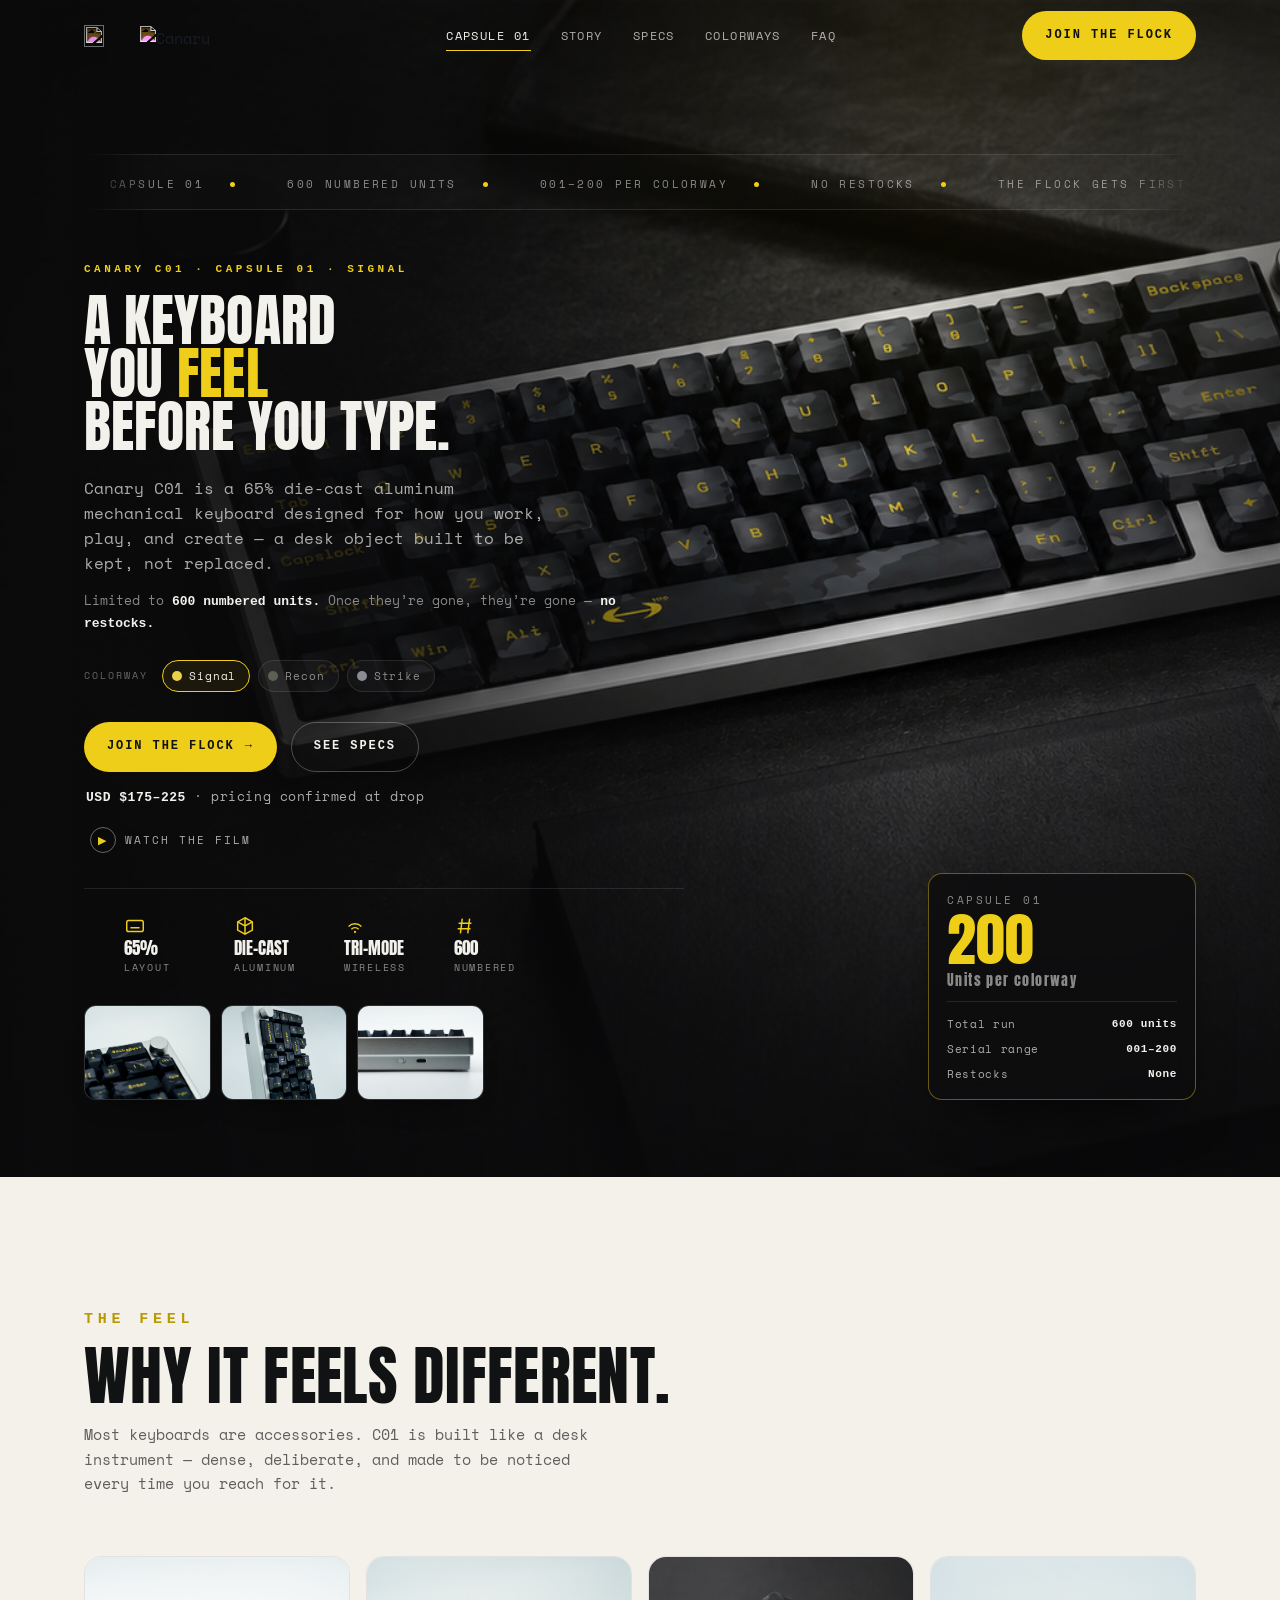
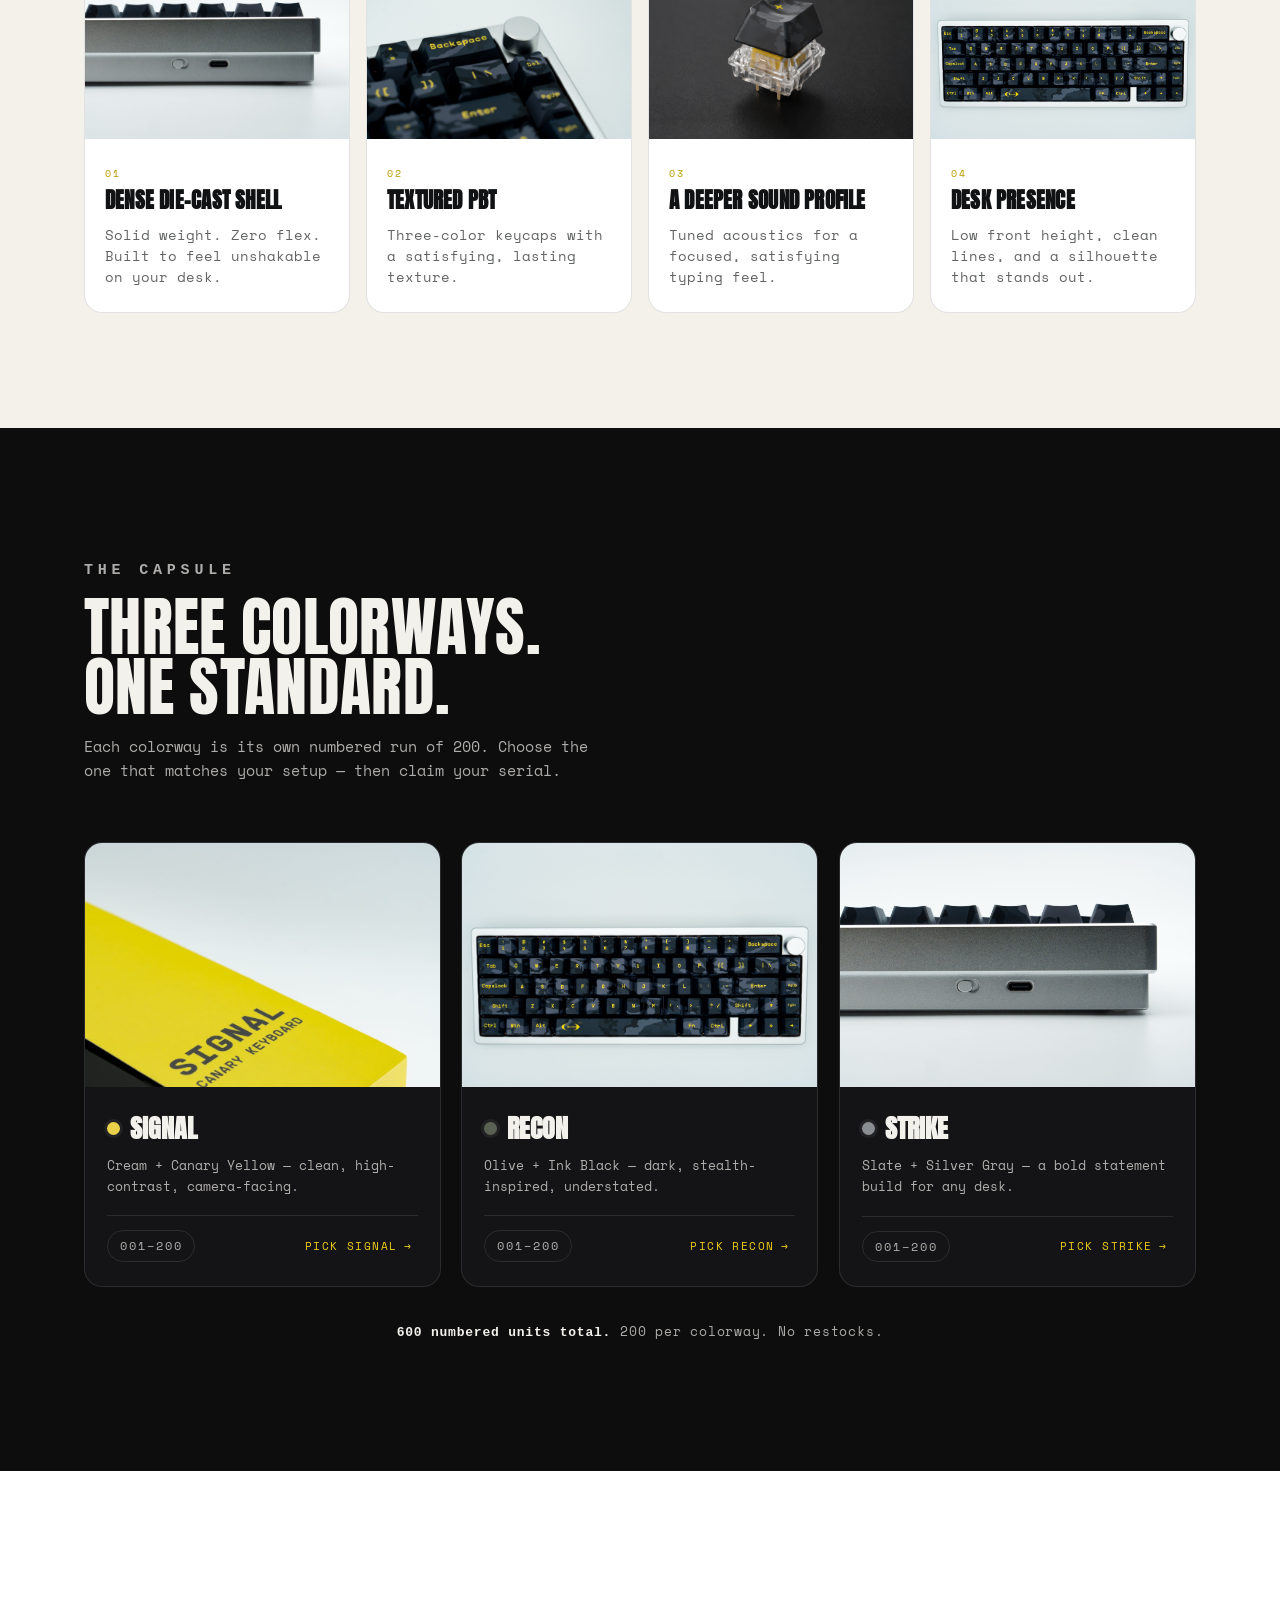
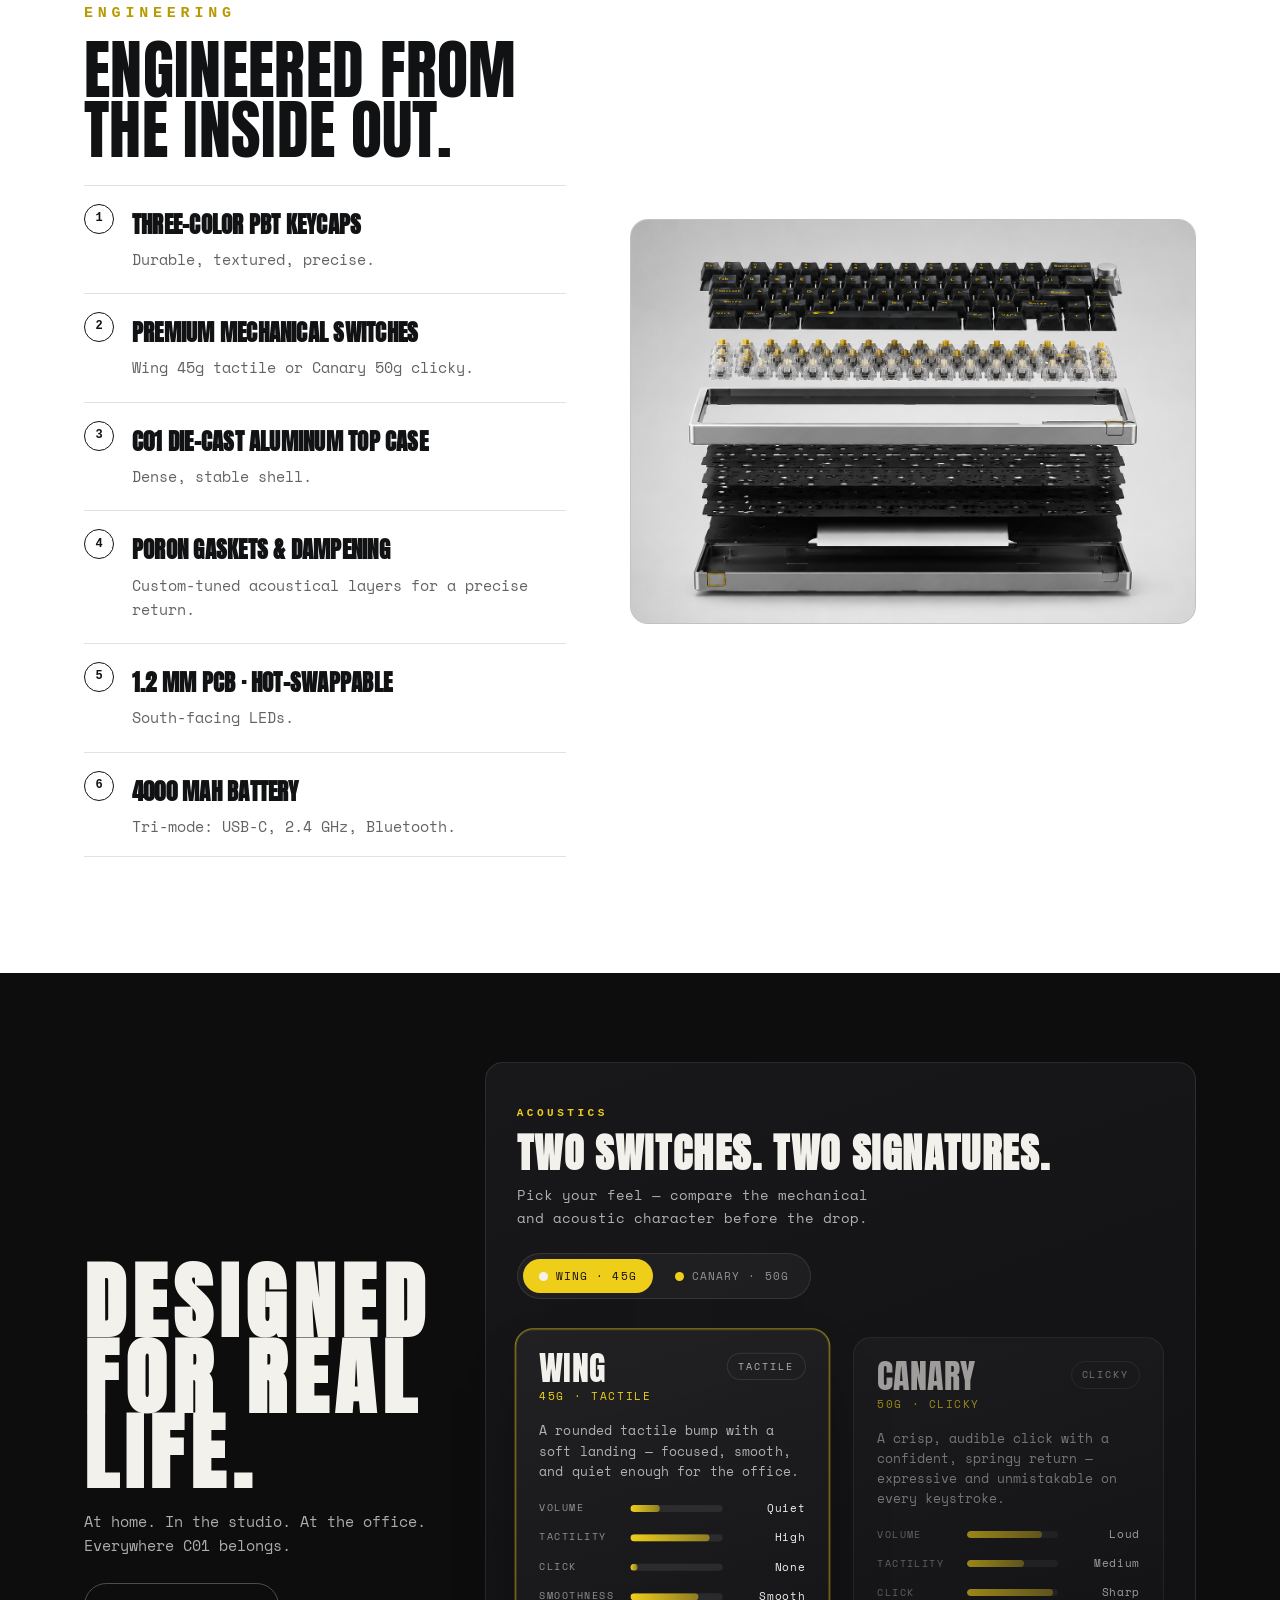
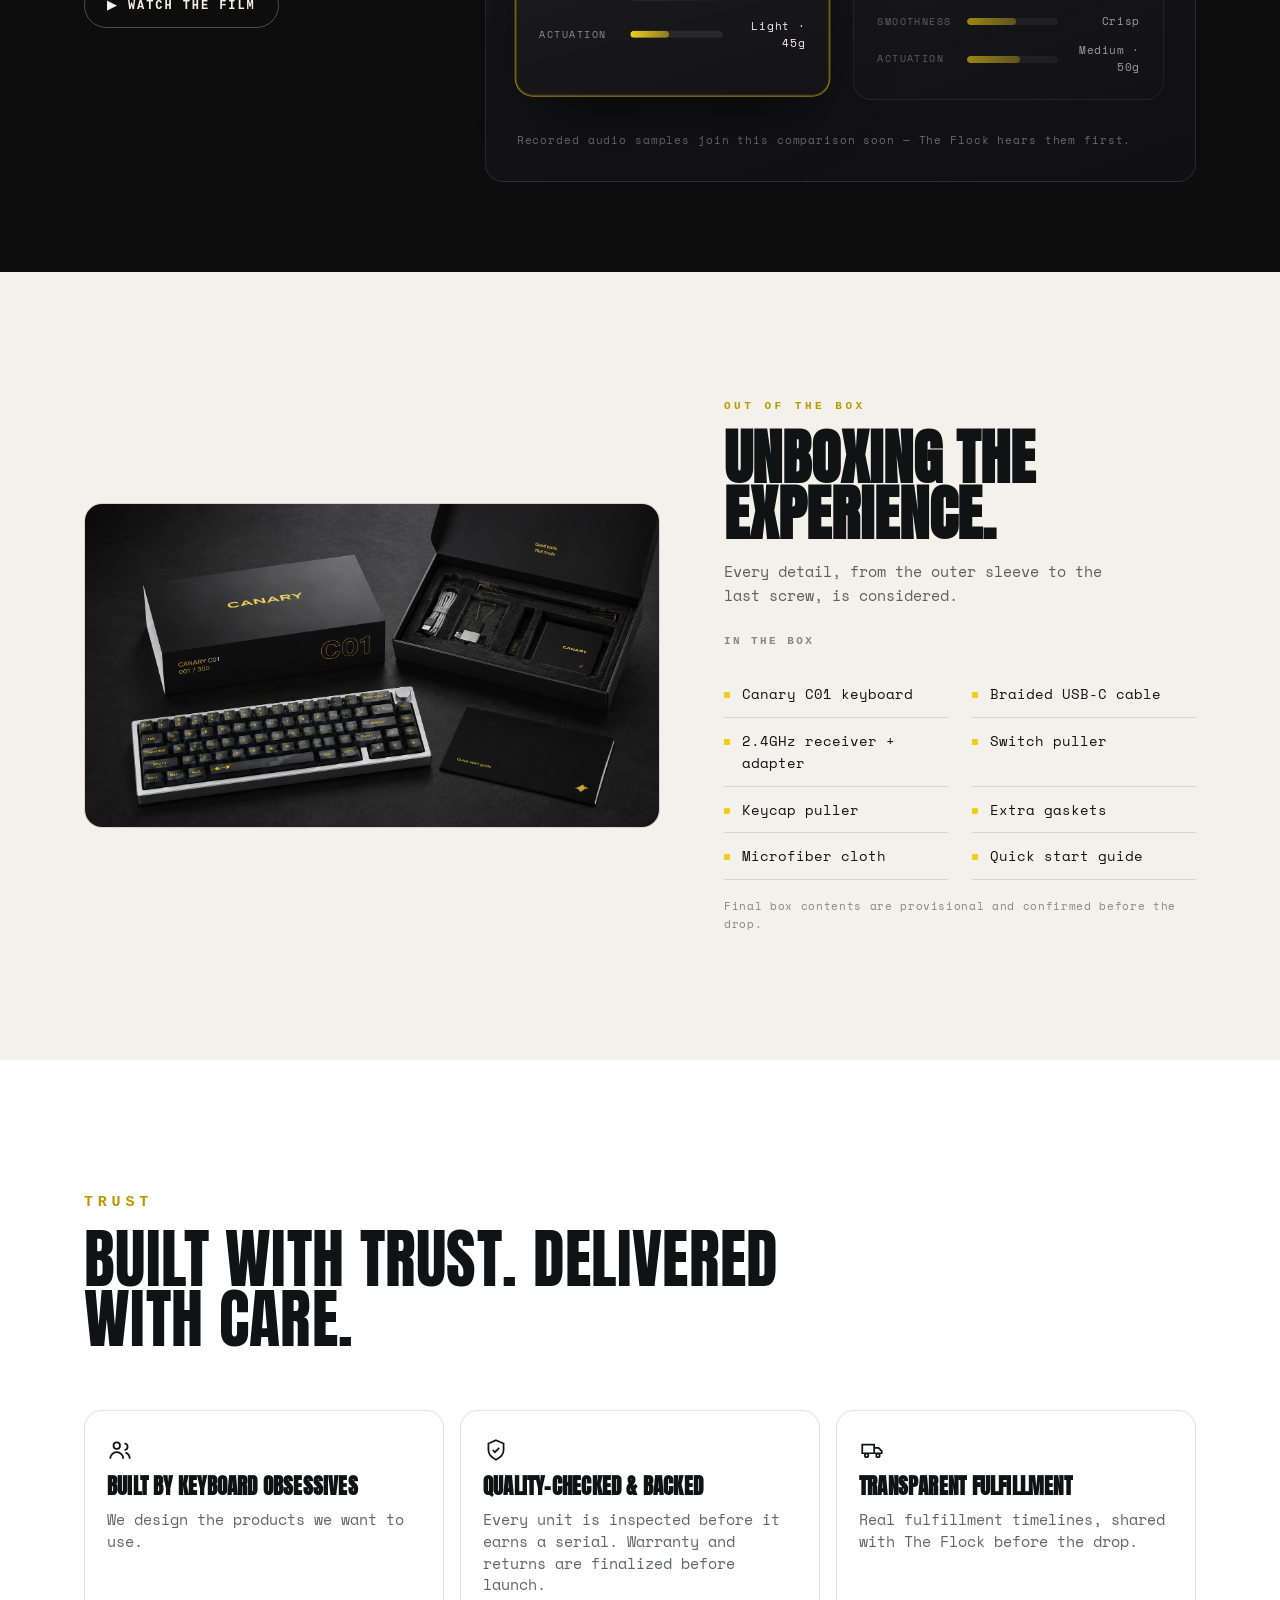
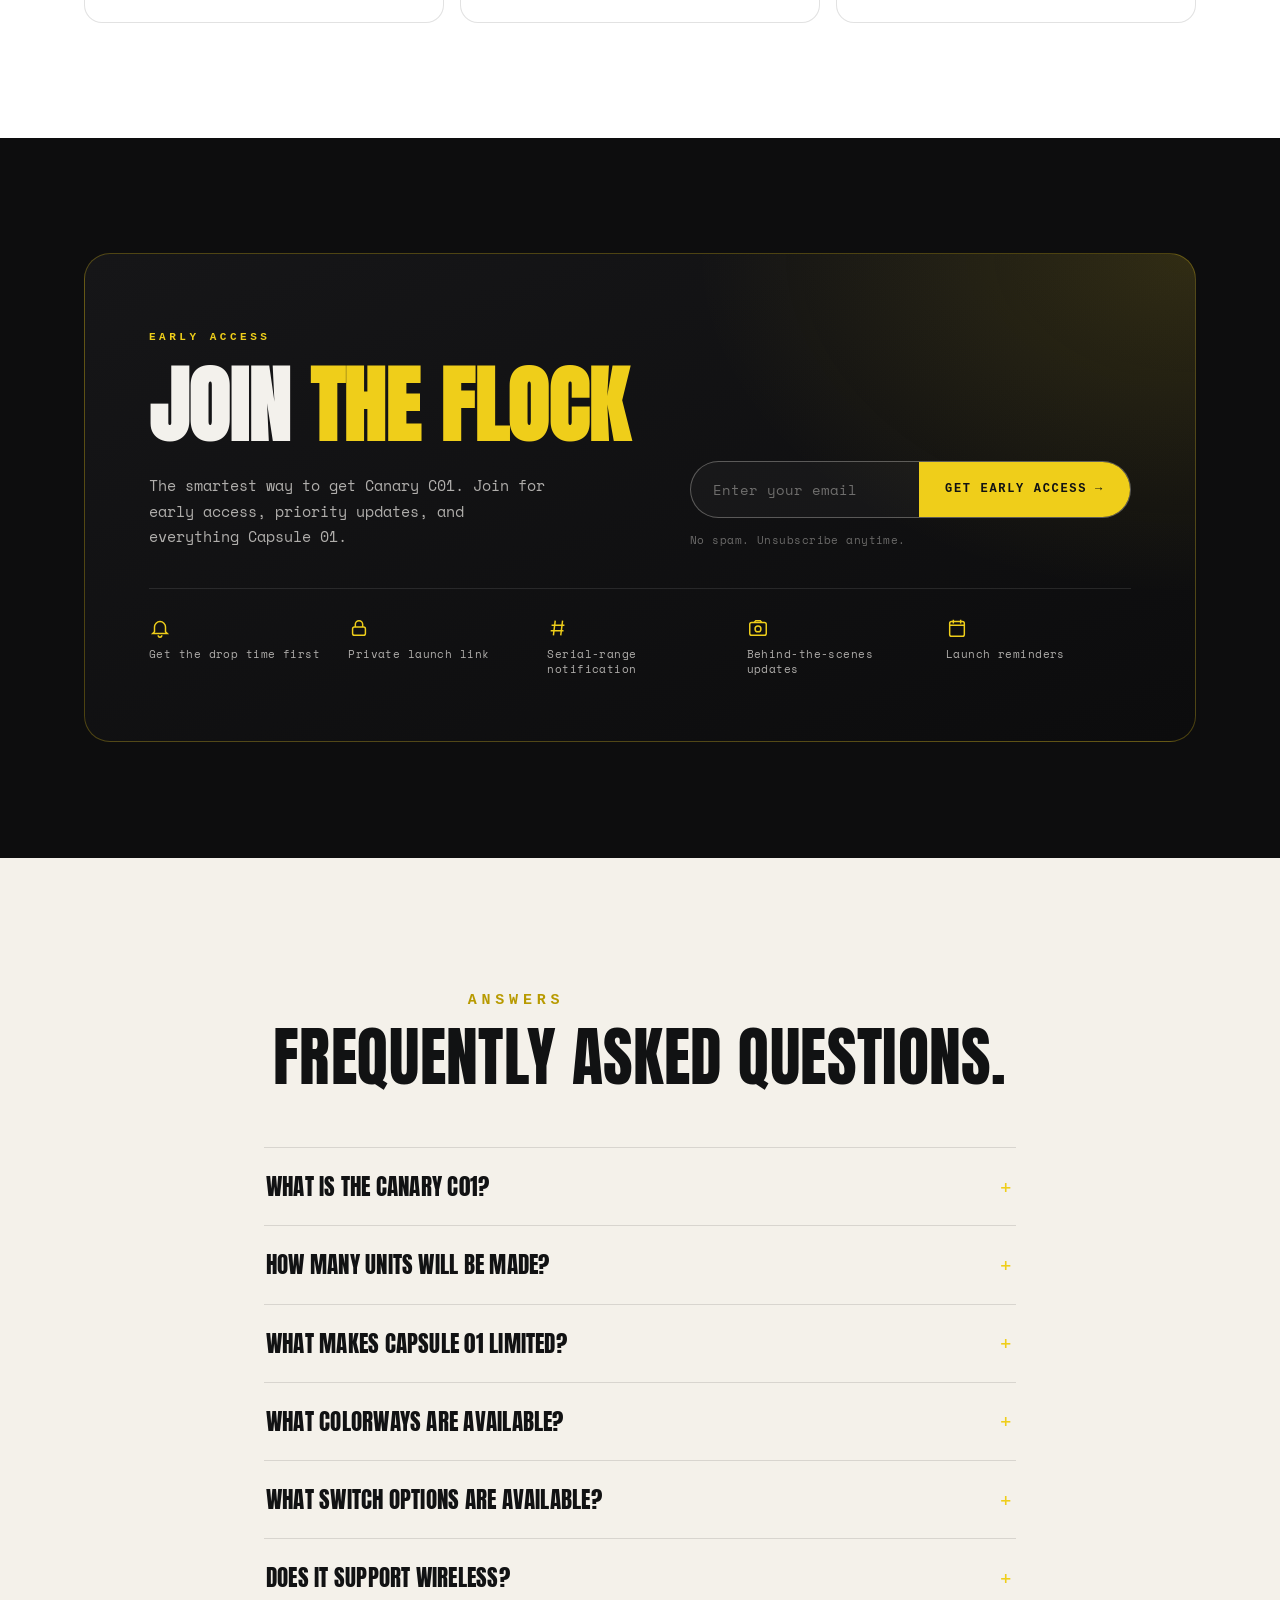
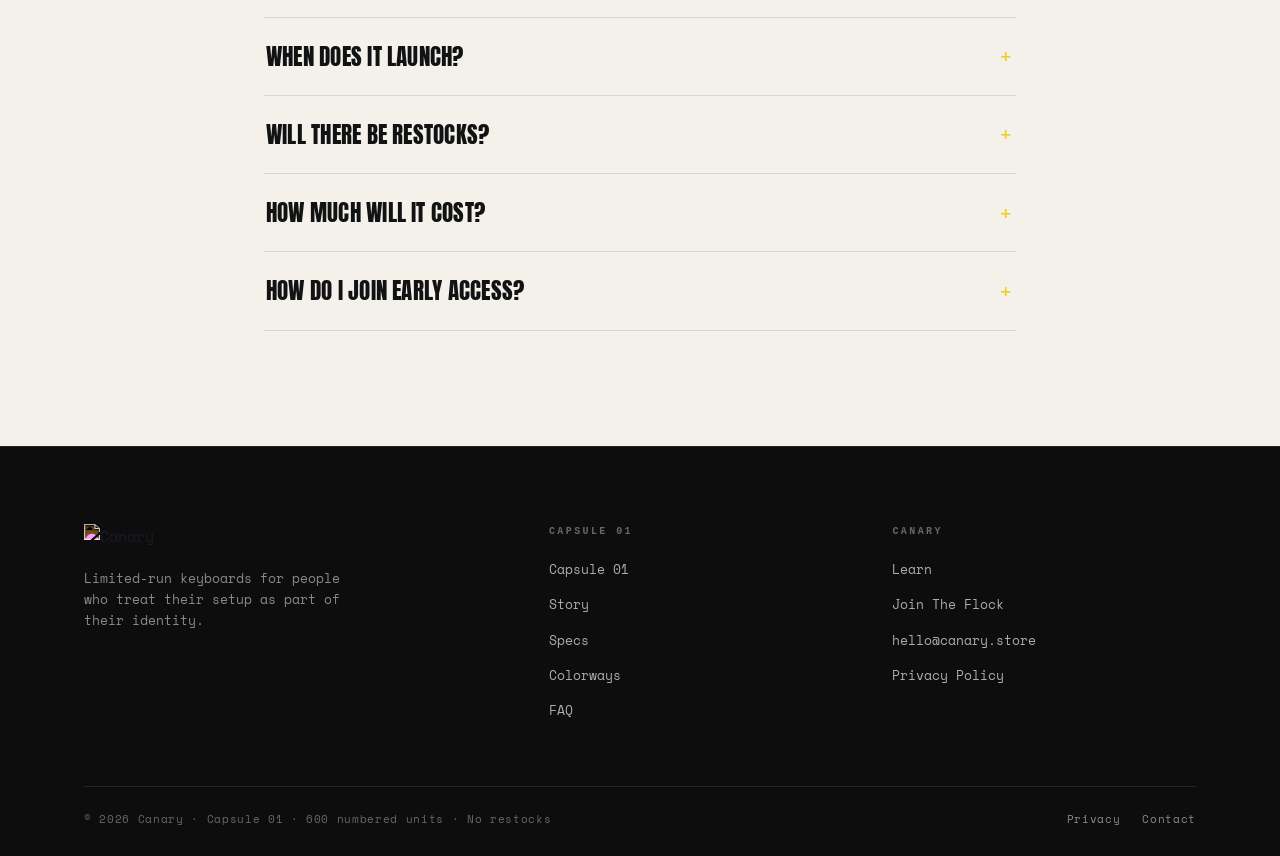
==== commit 49351ffd: "Mobile: hide 600-numbered hero badge; space serial-card label - Hide the 600/Numbered badge under 64" ====
--- a/index.html
+++ b/index.html
@@ -256,7 +256,7 @@
               <svg class="b-ico" viewBox="0 0 24 24" fill="none" stroke="currentColor" stroke-width="1.6" aria-hidden="true"><path d="M5 12.5a10 10 0 0114 0M8 15.5a6 6 0 018 0"/><circle cx="12" cy="18.5" r="1.2" fill="currentColor" stroke="none"/></svg>
               <span class="b-k">Tri-mode</span><span class="b-v">Wireless</span>
             </li>
-            <li class="badge">
+            <li class="badge badge--numbered">
               <svg class="b-ico" viewBox="0 0 24 24" fill="none" stroke="currentColor" stroke-width="1.6" aria-hidden="true"><path d="M9 4L7 20M17 4l-2 16M5 9h14M4 15h14"/></svg>
               <span class="b-k">600</span><span class="b-v">Numbered</span>
             </li>
--- a/src/site.css
+++ b/src/site.css
@@ -331,7 +331,7 @@
 .serial-card .sc-top { display: flex; align-items: center; justify-content: space-between; }
 .serial-card .sc-top .bug { height: 16px; filter: invert(1) brightness(1.9); opacity: .8; }
 .serial-card .sc-num { font-family: var(--ff-display); font-size: 58px; line-height: 0.86; color: var(--yellow); margin-top: 6px; }
-.serial-card .sc-num small { font-size: 14px; color: var(--on-dark-55); letter-spacing: 0.1em; display:block; }
+.serial-card .sc-num small { font-size: 14px; color: var(--on-dark-55); letter-spacing: 0.1em; display:block; margin-top: 10px; }
 .serial-card ul { list-style: none; margin: 14px 0 0; padding: 14px 0 0; border-top: 1px solid var(--hairline); display: grid; gap: 7px; }
 .serial-card li { font-family: var(--ff-mono); font-size: 11px; letter-spacing: 0.06em; color: var(--on-dark-70); display: flex; justify-content: space-between; gap: 10px; }
 .serial-card li b { color: var(--on-dark); font-weight: 700; }
@@ -366,7 +366,7 @@
 }
 .cw-card:hover { transform: translateY(-4px); border-color: rgba(239,206,26,0.45); }
 .cw-img { aspect-ratio: 16/11; background: radial-gradient(120% 120% at 50% 0%, #26272a, #131315); display: grid; place-items: center; overflow: hidden; }
-.cw-img img { width: 92%; height: auto; filter: drop-shadow(0 24px 30px rgba(0,0,0,0.6)); transition: transform .5s ease; }
+.cw-img img { width: 100%; height: 100%; object-fit: cover; transition: transform .5s ease; }
 .cw-card:hover .cw-img img { transform: scale(1.04) translateY(-2px); }
 .cw-body { padding: 20px 22px 24px; }
 .cw-name-row { display: flex; align-items: center; gap: 10px; }
@@ -391,8 +391,8 @@
   width: 30px; height: 30px; border-radius: 50%;
   border: 1px solid var(--ink); display: grid; place-items: center; color: var(--ink);
 }
-.spec-item h3 { margin: 2px 0 0; font-family: var(--ff-display); font-size: 19px; text-transform: uppercase; letter-spacing: 0.01em; }
-.spec-item p { margin: 4px 0 0; font-size: 13px; color: var(--on-light-70); }
+.spec-item h3 { margin: 2px 0 0; font-family: var(--ff-display); font-size: 23px; text-transform: uppercase; letter-spacing: 0.01em; }
+.spec-item p { margin: 4px 0 0; font-size: 15px; color: var(--on-light-70); }
 .spec-item .review-flag { color: #B07A00; }
 .spec-visual { position: relative; border-radius: var(--radius); overflow: hidden; border: 1px solid var(--hairline-d); background: var(--paper-2); }
 .spec-visual img { width: 100%; height: 100%; object-fit: cover; aspect-ratio: 3/4; }
@@ -421,7 +421,7 @@
 .lifestyle .sound-compare { grid-template-columns: 1fr 1fr; }
 .lifestyle .sound-module { padding: clamp(20px, 2.4vw, 34px); }
 .lifestyle .switch-card { padding: clamp(16px, 1.8vw, 24px); }
-.lifestyle h2 { font-family: var(--ff-display); font-size: clamp(40px, 7vw, 84px); text-transform: uppercase; line-height: 0.9; margin: 12px 0 0; max-width: 14ch; }
+.lifestyle h2 { font-family: var(--ff-display); font-size: clamp(40px, 7vw, 84px); text-transform: uppercase; line-height: 0.9; letter-spacing: 0.08em; margin: 12px 0 0; max-width: 14ch; }
 .ls-copy > p { margin: 18px 0 0; max-width: 40ch; color: var(--on-dark-70); }
 .lifestyle .film-btn { margin-top: 26px; }
 
@@ -451,7 +451,7 @@
   perspective: 1400px;
 }
 .sound-head { display: flex; align-items: flex-end; justify-content: space-between; gap: 24px; flex-wrap: wrap; margin-bottom: clamp(24px, 3vw, 38px); }
-.sound-head h3 { font-family: var(--ff-display); font-size: clamp(26px, 4vw, 40px); text-transform: uppercase; margin: 10px 0 0; line-height: 0.96; }
+.sound-head h3 { font-family: var(--ff-display); font-size: clamp(26px, 4vw, 40px); text-transform: uppercase; letter-spacing: 0.04em; margin: 10px 0 0; line-height: 0.96; }
 .sound-sub { margin: 12px 0 0; max-width: 42ch; color: var(--on-dark-70); font-size: 14px; }
 /* toggle */
 .switch-toggle { display: inline-flex; gap: 6px; background: rgba(255,255,255,0.04); border: 1px solid var(--hairline); border-radius: 999px; padding: 5px; }
@@ -523,10 +523,12 @@
 .trust-cell {
   padding: 26px 22px; border: 1px solid var(--hairline-d); border-radius: var(--radius);
   background: var(--white); display: flex; flex-direction: column; gap: 12px;
-}
+  transition: transform .25s ease, border-color .25s ease, box-shadow .25s ease;
+}
+.trust-cell:hover { transform: translateY(-4px); border-color: rgba(239,206,26,0.45); box-shadow: 0 22px 44px -24px rgba(0,0,0,0.35); }
 .trust-cell .t-ico { width: 26px; height: 26px; color: var(--ink); }
-.trust-cell h3 { margin: 0; font-family: var(--ff-display); font-size: 17px; text-transform: uppercase; line-height: 1.05; letter-spacing: 0.01em; }
-.trust-cell p { margin: 0; font-size: 12.5px; color: var(--on-light-70); line-height: 1.5; }
+.trust-cell h3 { margin: 0; font-family: var(--ff-display); font-size: 21px; text-transform: uppercase; line-height: 1.05; letter-spacing: 0.01em; }
+.trust-cell p { margin: 0; font-size: 14.5px; color: var(--on-light-70); line-height: 1.5; }
 .trust-cell a { color: var(--ink); border-bottom: 1px solid var(--yellow); }
 /* emphasized 600-unit rarity panel — dark card pops on the white section */
 .trust-cell--rarity {
@@ -538,7 +540,7 @@
 .rarity-sub { font-family: var(--ff-mono); font-size: 11px; letter-spacing: 0.12em; text-transform: uppercase; color: var(--on-dark-55); }
 .rarity-bar { height: 6px; border-radius: 999px; background: rgba(255,255,255,0.1); overflow: hidden; margin: 14px 0 6px; }
 .rarity-bar i { display: block; height: 100%; width: 6%; background: var(--yellow); border-radius: 999px; box-shadow: 0 0 12px rgba(239,206,26,0.65); }
-.trust-cell--rarity p { color: var(--on-dark-70); font-size: 12px; }
+.trust-cell--rarity p { color: var(--on-dark-70); font-size: 14px; }
 
 /* ============================================================================
    JOIN THE FLOCK
@@ -641,7 +643,7 @@
   .hero-gallery { max-width: none; }
   .spec-grid { grid-template-columns: 1fr; }
   .spec-visual img { aspect-ratio: 16/12; }
-  .sound-compare { grid-template-columns: 1fr; }
+  .sound-compare, .lifestyle .sound-compare { grid-template-columns: 1fr; }
   .switch-card:not(.is-active) { opacity: 1; }
   .switch-card.is-active { transform: none; }
   .lifestyle .wrap { grid-template-columns: 1fr; align-items: start; }
@@ -667,4 +669,5 @@
   .hero-cta { gap: 10px; }
   .hero-cta .btn { flex: 1; justify-content: center; }
   .badges { gap: 14px 20px; }
-}
+  .badge--numbered { display: none; }
+}
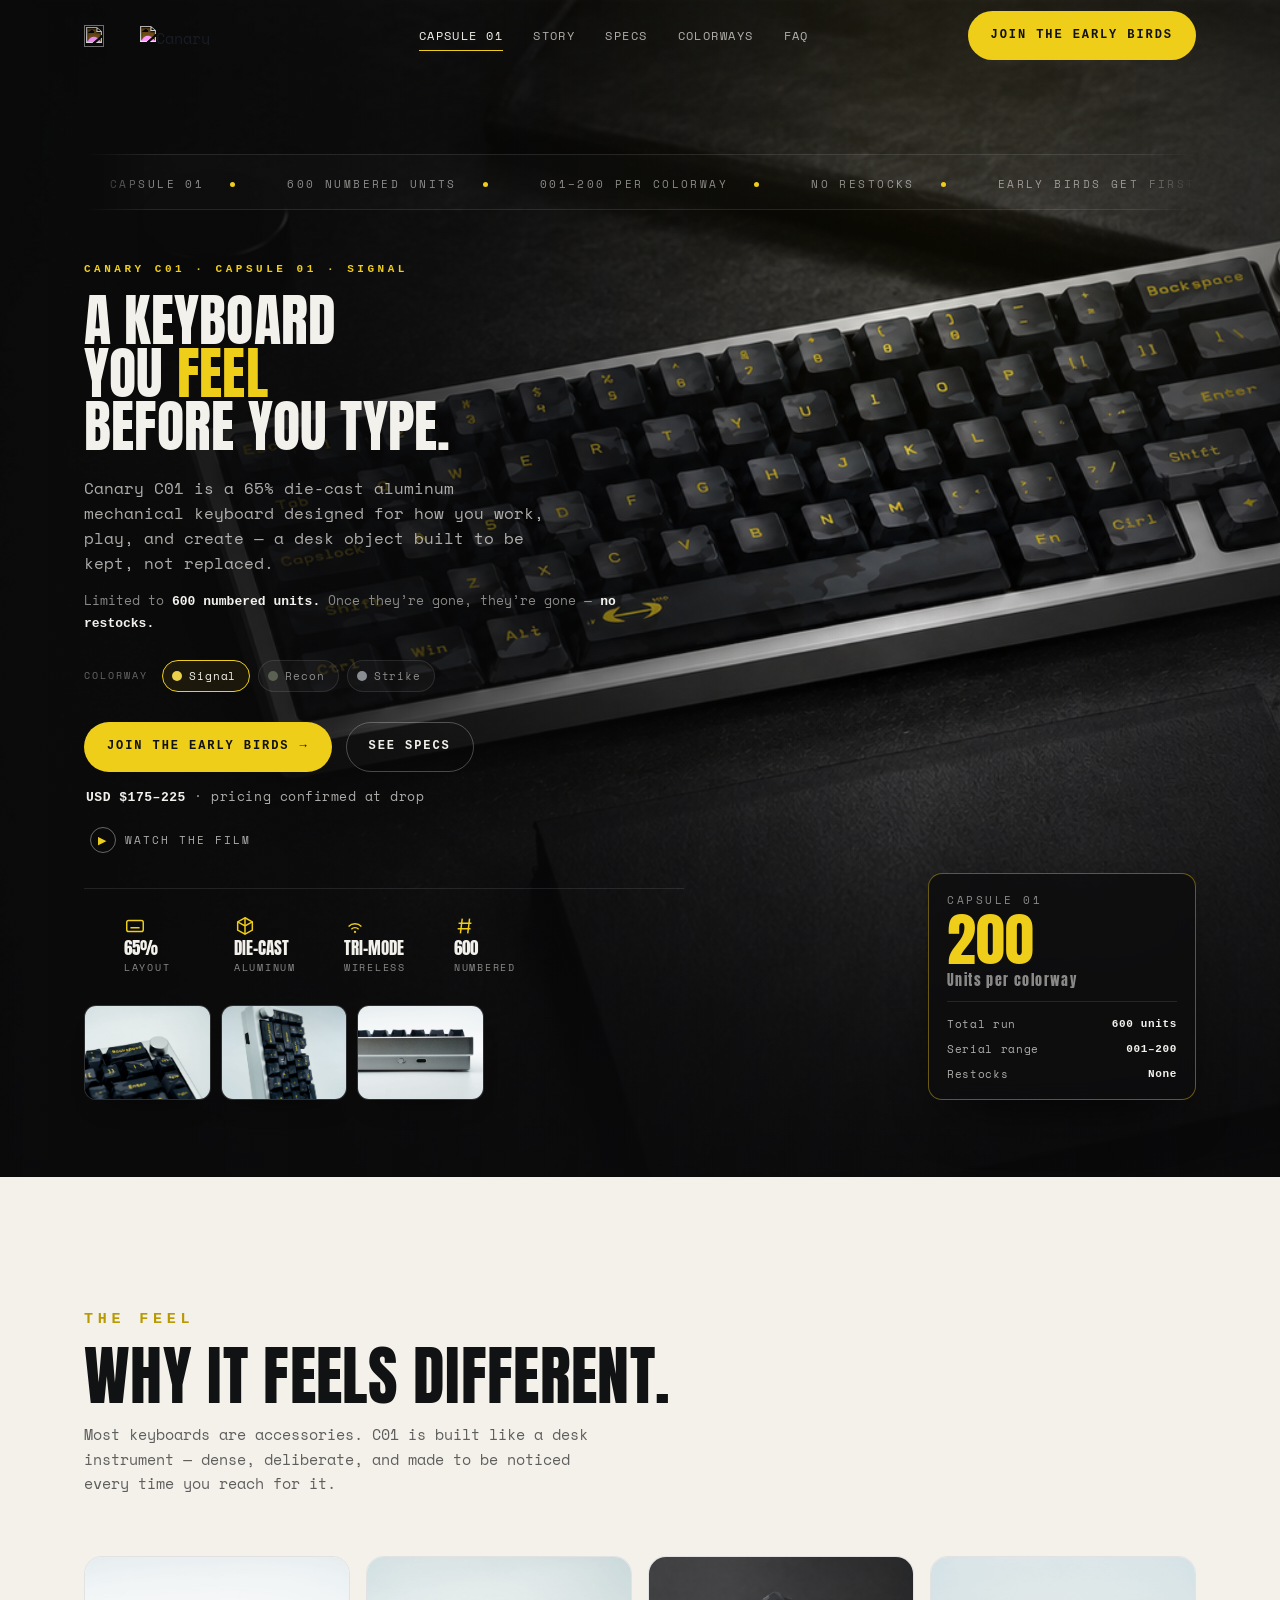
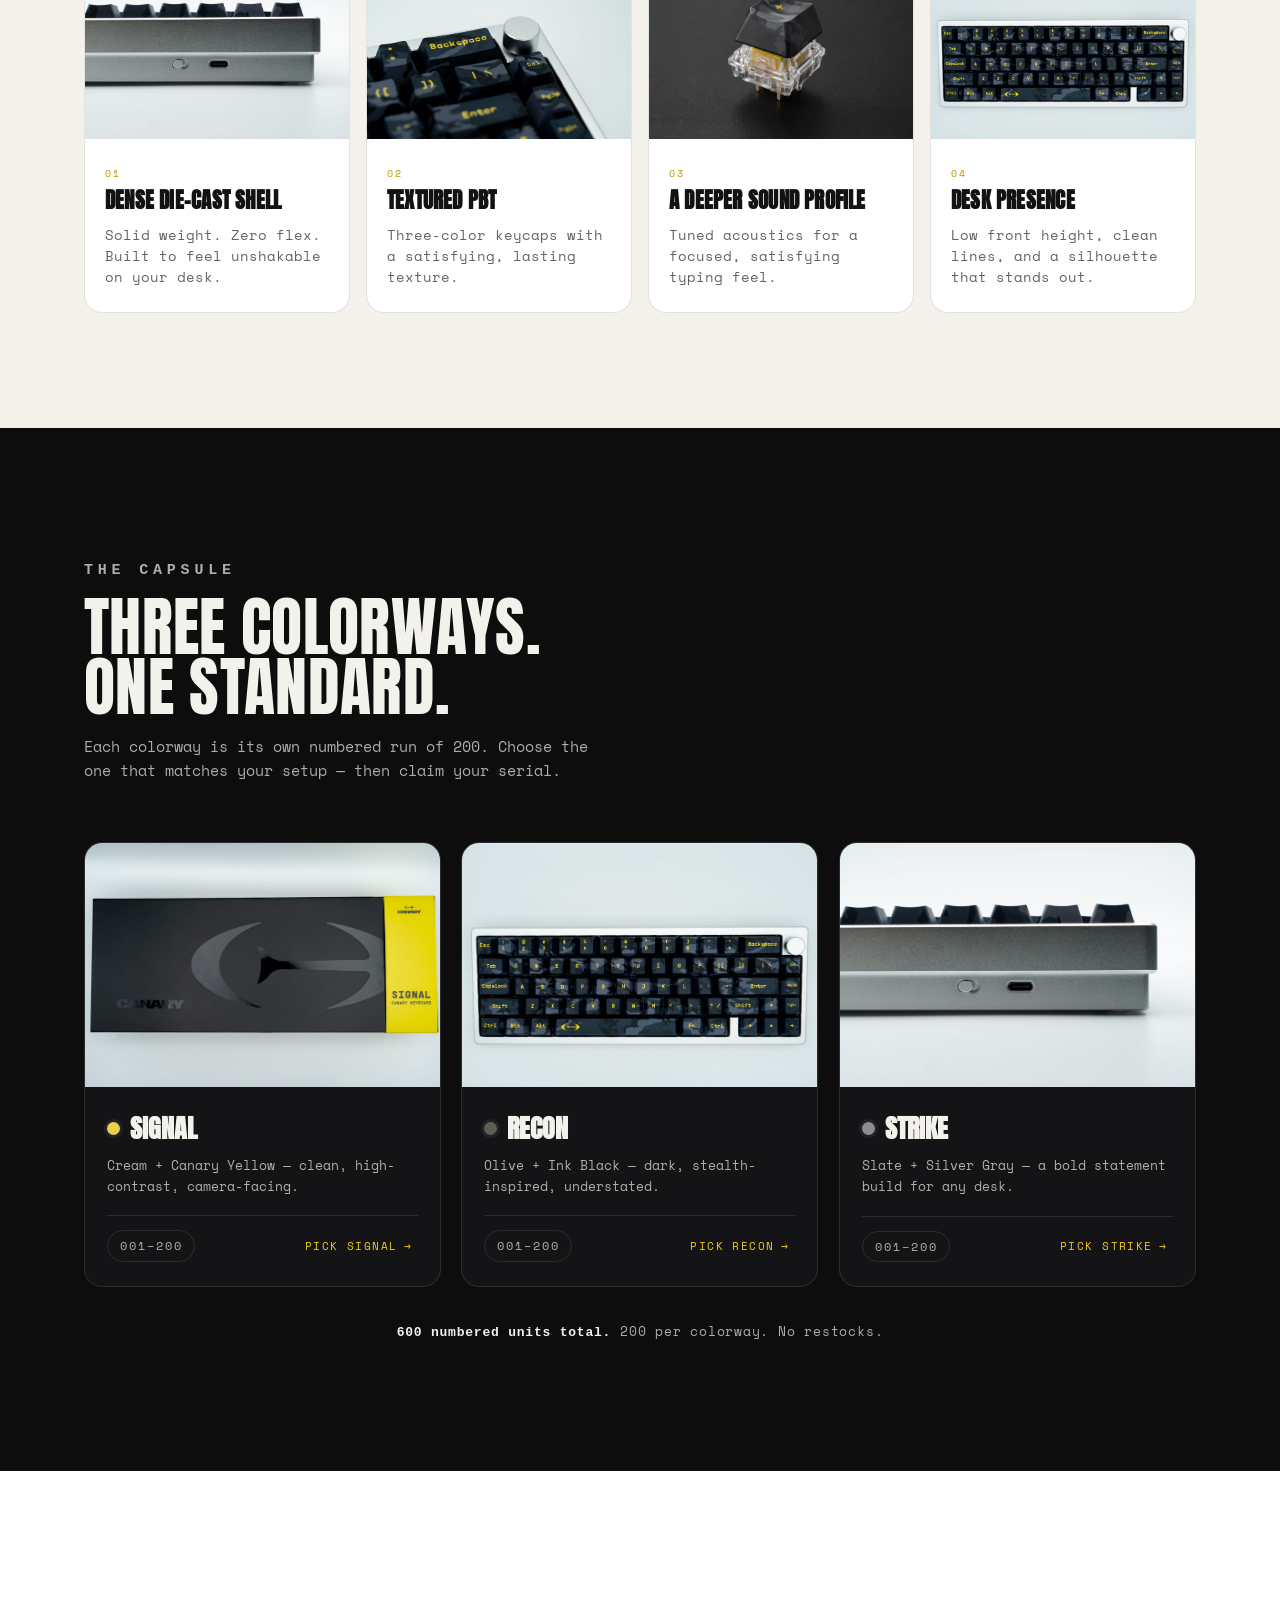
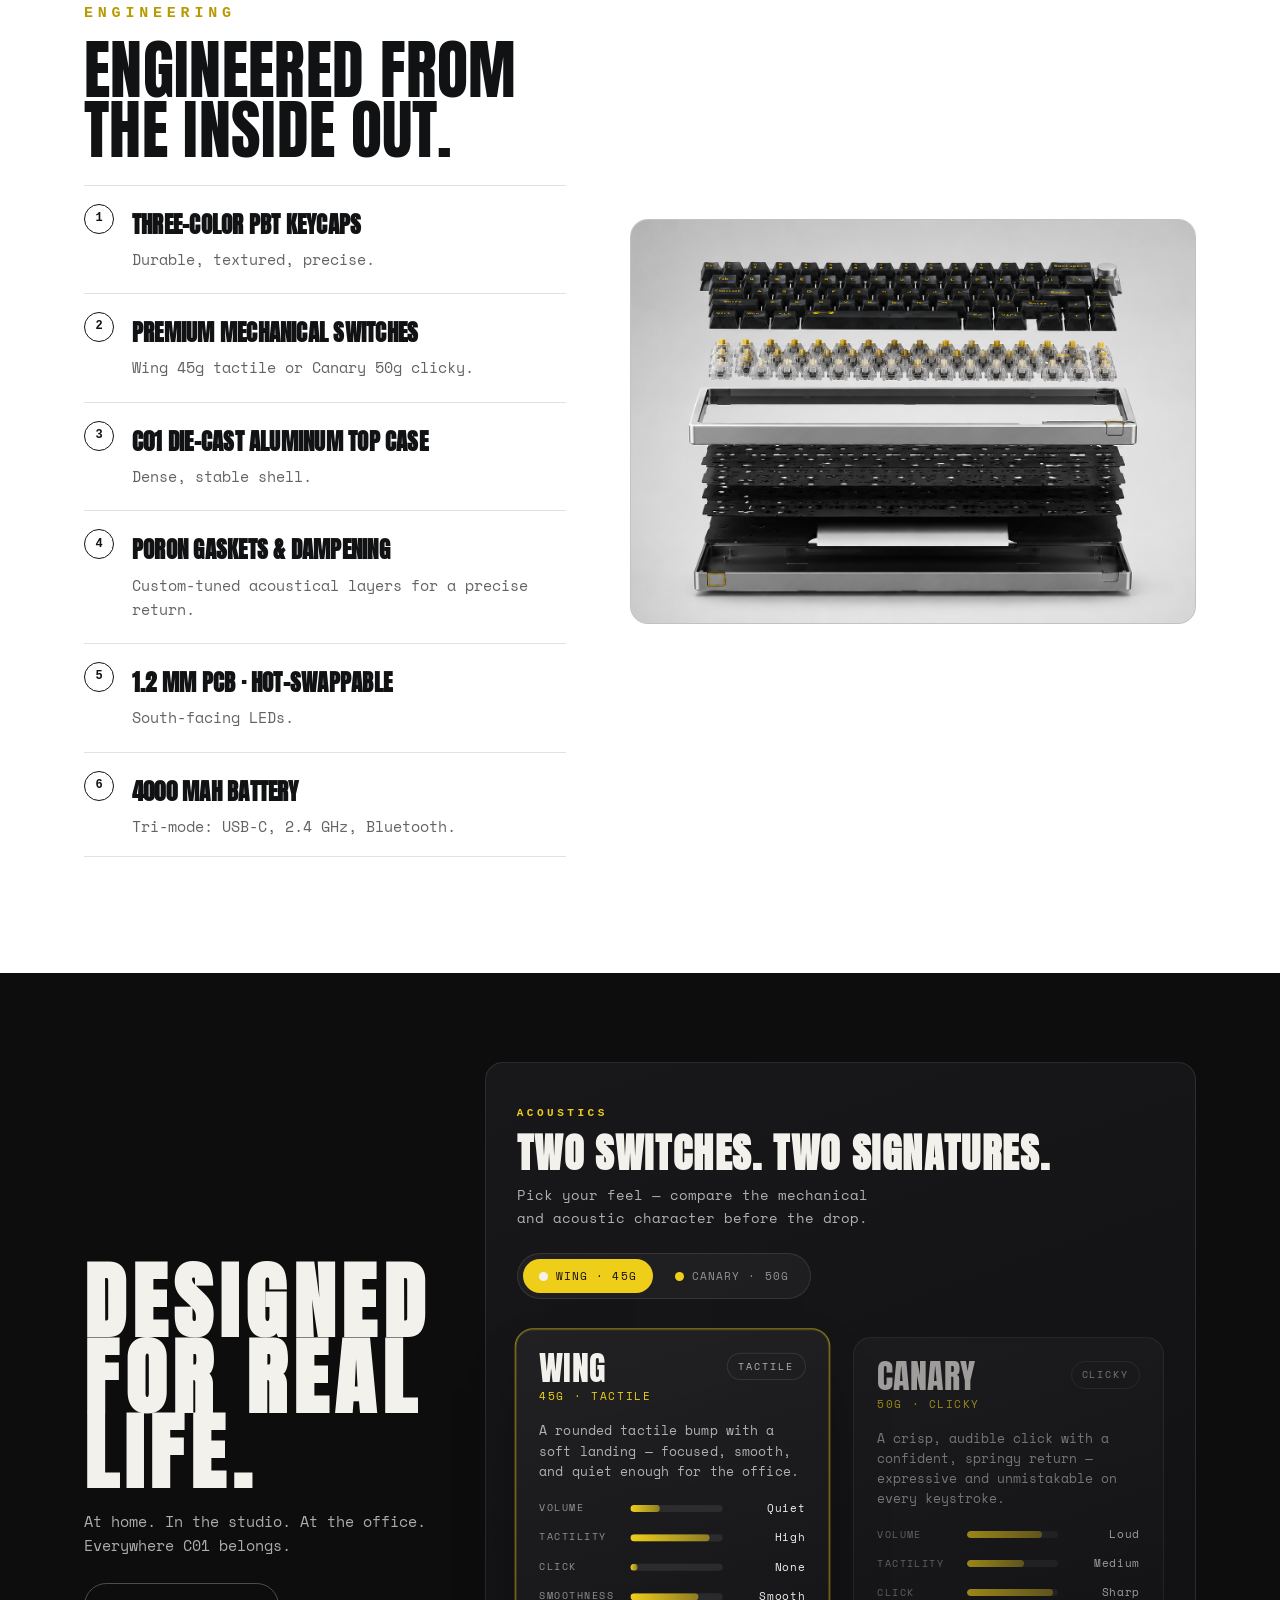
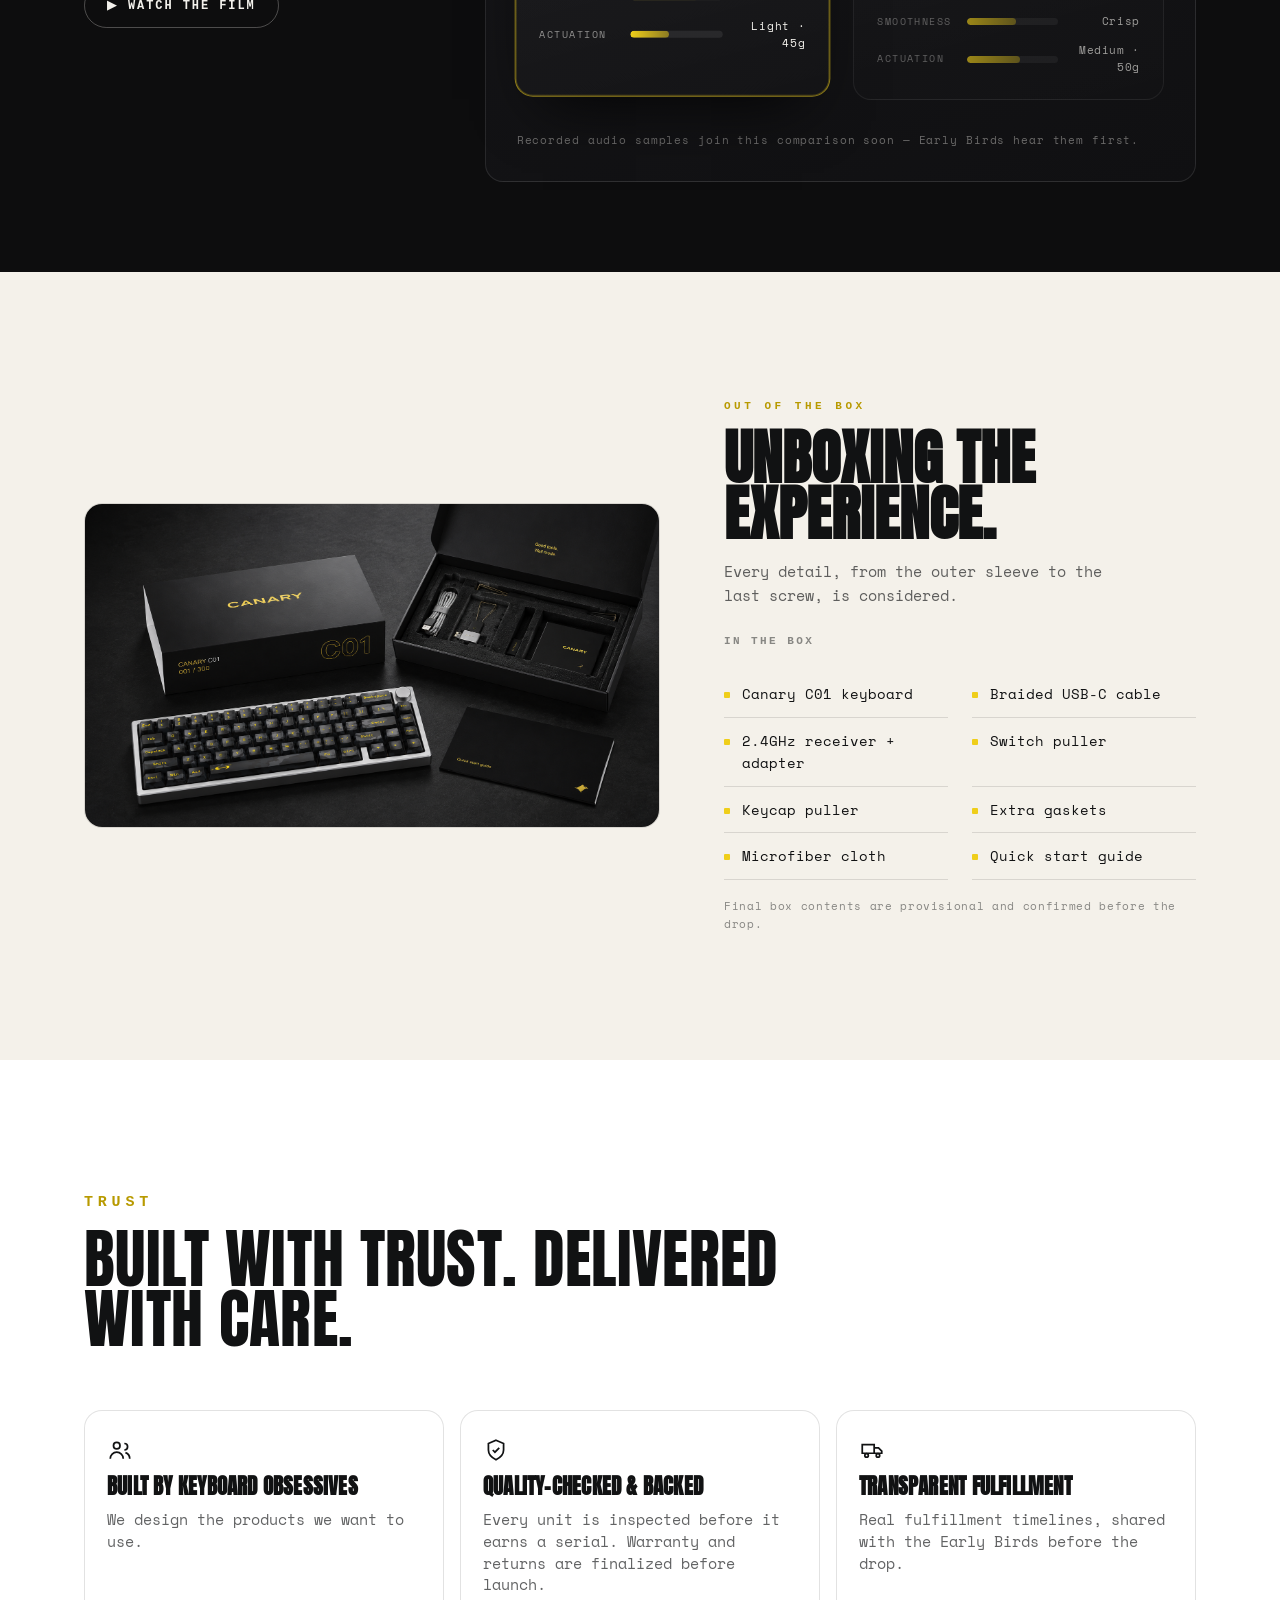
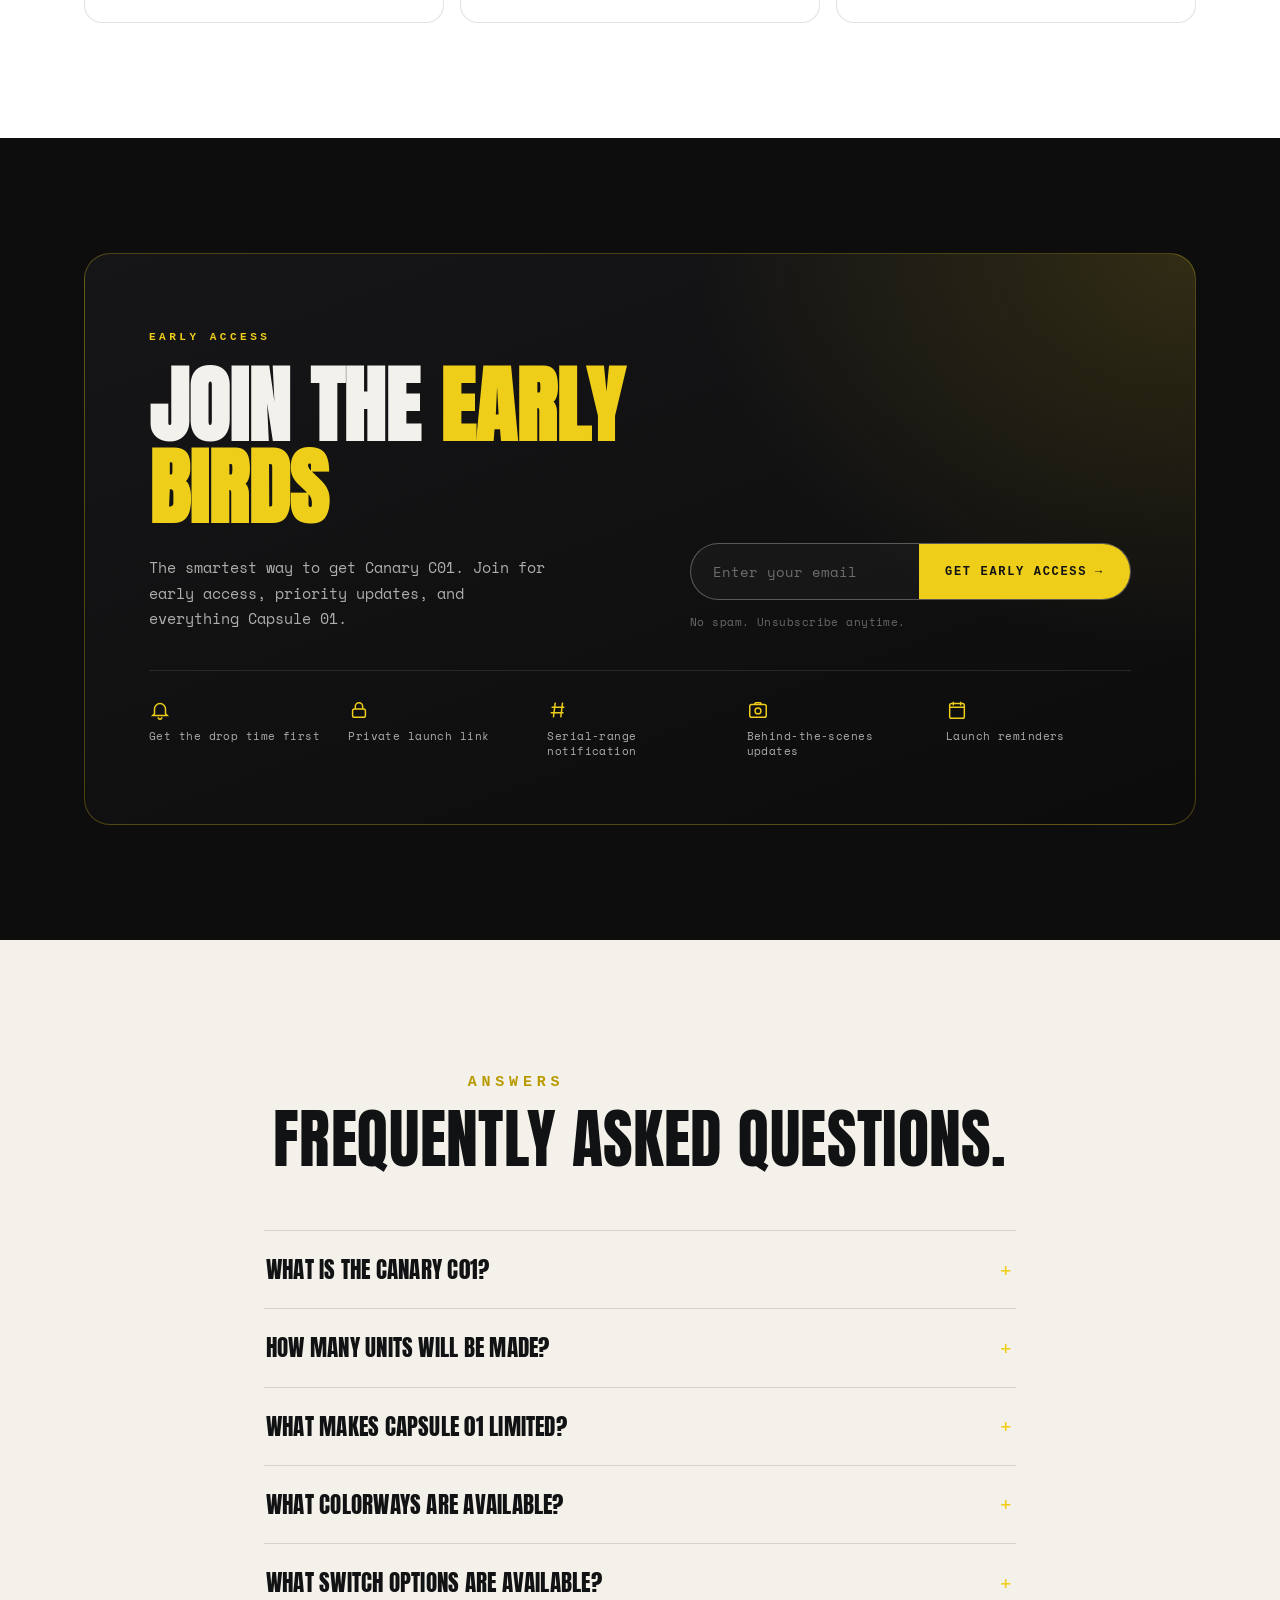
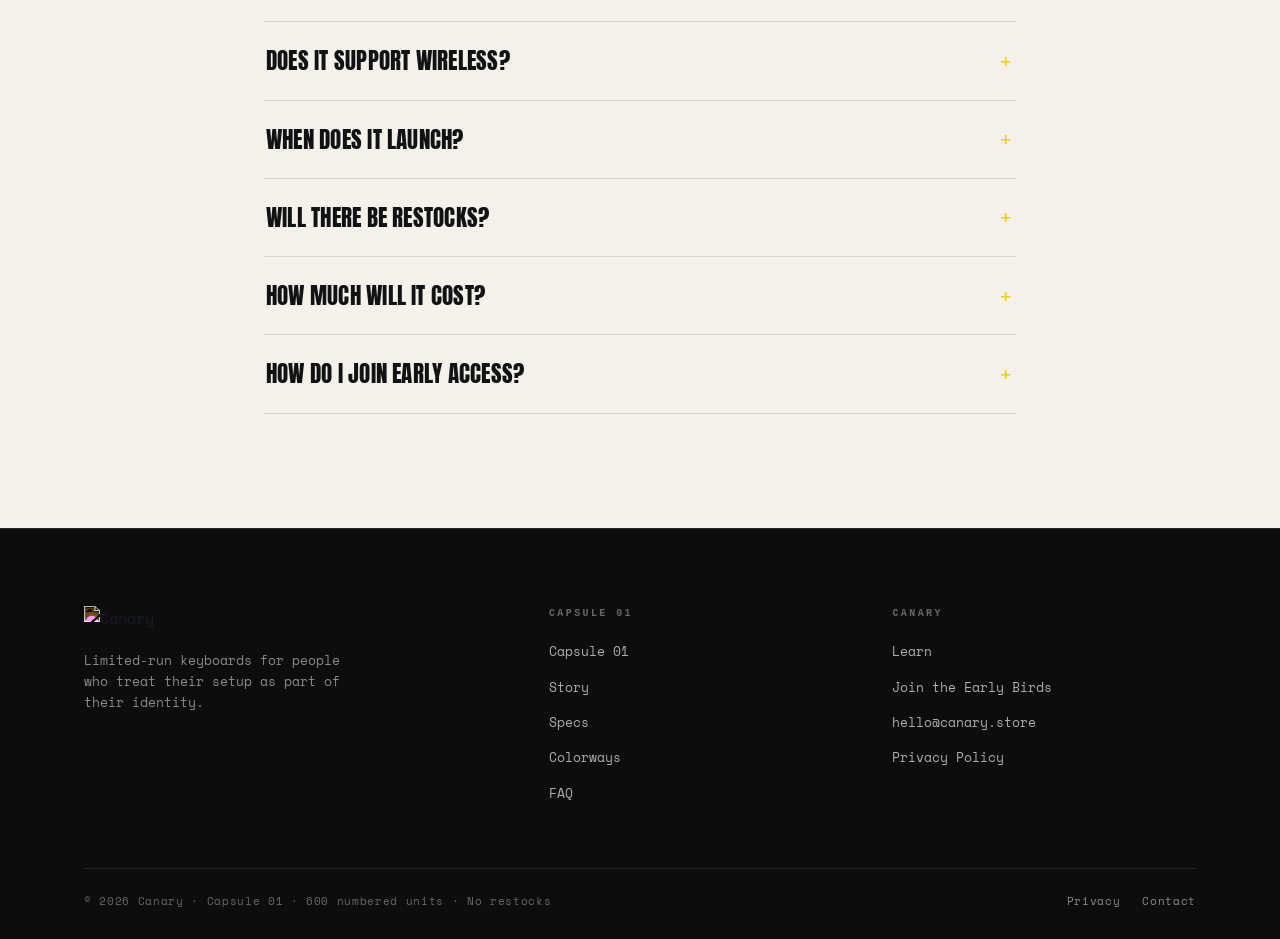
==== commit b2dc907f: "copy: rename early-access community "The Flock" -> "Early Birds" Visible copy + SEO/meta/structured-" ====
--- a/index.html
+++ b/index.html
@@ -8,7 +8,7 @@
 <meta name="format-detection" content="telephone=no" />
 
 <title>Canary C01 | Limited-Edition 65% Die-Cast Aluminum Mechanical Keyboard</title>
-<meta name="description" content="Meet Canary C01, a limited-edition 65% die-cast aluminum mechanical keyboard with tri-mode connectivity, PBT keycaps, and three numbered colorways. Join The Flock for early access." />
+<meta name="description" content="Meet Canary C01, a limited-edition 65% die-cast aluminum mechanical keyboard with tri-mode connectivity, PBT keycaps, and three numbered colorways. Join the Early Birds for early access." />
 <meta name="keywords" content="Canary C01, mechanical keyboard, 65% keyboard, die-cast aluminum keyboard, wireless mechanical keyboard, PBT keycaps, tri-mode wireless keyboard, limited edition keyboard, numbered keyboard, custom mechanical keyboard, designer keyboard, Canary keyboard, Capsule 01, Wing switches, Canary switches" />
 <meta name="author" content="Canary" />
 <meta name="publisher" content="Canary" />
@@ -20,7 +20,7 @@
 <meta property="og:type" content="website" />
 <meta property="og:site_name" content="Canary" />
 <meta property="og:title" content="Canary C01 | Limited-Edition 65% Die-Cast Aluminum Mechanical Keyboard" />
-<meta property="og:description" content="Limited-edition 65% die-cast aluminum mechanical keyboard. Tri-mode wireless, PBT keycaps, 600 numbered units across Signal, Recon, and Strike. Join The Flock for early access." />
+<meta property="og:description" content="Limited-edition 65% die-cast aluminum mechanical keyboard. Tri-mode wireless, PBT keycaps, 600 numbered units across Signal, Recon, and Strike. Join the Early Birds for early access." />
 <meta property="og:url" content="https://www.canary.store/" />
 <meta property="og:image" content="https://www.canary.store/assets/keyboards/c01-hero.jpg" />
 <meta property="og:image:alt" content="Canary C01 65% aluminum mechanical keyboard — top-down product photo" />
@@ -31,7 +31,7 @@
 <!-- Twitter / X -->
 <meta name="twitter:card" content="summary_large_image" />
 <meta name="twitter:title" content="Canary C01 | Limited-Edition 65% Die-Cast Aluminum Mechanical Keyboard" />
-<meta name="twitter:description" content="Limited-edition 65% die-cast aluminum mechanical keyboard. Tri-mode wireless, PBT keycaps, 600 numbered units. Join The Flock for early access." />
+<meta name="twitter:description" content="Limited-edition 65% die-cast aluminum mechanical keyboard. Tri-mode wireless, PBT keycaps, 600 numbered units. Join the Early Birds for early access." />
 <meta name="twitter:image" content="https://www.canary.store/assets/keyboards/c01-hero.jpg" />
 <meta name="twitter:image:alt" content="Canary C01 65% aluminum mechanical keyboard — top-down product photo" />
 
@@ -97,7 +97,7 @@
       "@id": "https://www.canary.store/#webpage",
       "url": "https://www.canary.store/",
       "name": "Canary C01 | Limited-Edition 65% Die-Cast Aluminum Mechanical Keyboard",
-      "description": "Meet Canary C01, a limited-edition 65% die-cast aluminum mechanical keyboard with tri-mode connectivity, PBT keycaps, and three numbered colorways. Join The Flock for early access.",
+      "description": "Meet Canary C01, a limited-edition 65% die-cast aluminum mechanical keyboard with tri-mode connectivity, PBT keycaps, and three numbered colorways. Join the Early Birds for early access.",
       "isPartOf": { "@id": "https://www.canary.store/#site" },
       "about": { "@id": "https://www.canary.store/#c01" },
       "primaryImageOfPage": "https://www.canary.store/assets/keyboards/c01-hero.jpg",
@@ -147,7 +147,7 @@
       "@id": "https://www.canary.store/#faq",
       "mainEntity": [
         { "@type": "Question", "name": "What is the Canary C01?", "acceptedAnswer": { "@type": "Answer", "text": "Canary C01 is a limited-run 65% die-cast aluminum mechanical keyboard with 68 keys, tri-mode wireless, and three-color PBT keycaps. It is the hero product of Capsule 01." } },
-        { "@type": "Question", "name": "When does Canary C01 launch?", "acceptedAnswer": { "@type": "Answer", "text": "Canary C01 launches as Capsule 01 in a single release window. The exact drop date is announced to The Flock, the Canary waitlist, before the public release." } },
+        { "@type": "Question", "name": "When does Canary C01 launch?", "acceptedAnswer": { "@type": "Answer", "text": "Canary C01 launches as Capsule 01 in a single release window. The exact drop date is announced to the Early Birds, the Canary waitlist, before the public release." } },
         { "@type": "Question", "name": "How many Canary C01 units are being made?", "acceptedAnswer": { "@type": "Answer", "text": "600 total units across three colorways: 200 each of Signal, Recon, and Strike, numbered 001 to 200 within each colorway." } },
         { "@type": "Question", "name": "What makes Capsule 01 limited?", "acceptedAnswer": { "@type": "Answer", "text": "Capsule 01 is a single numbered drop of 600 units with no restocks. Each unit is numbered within its colorway range, 001 to 200. Once a colorway's serial range is gone, it is closed." } },
         { "@type": "Question", "name": "Will Capsule 01 restock?", "acceptedAnswer": { "@type": "Answer", "text": "No. Capsule 01 is a single numbered drop with no restocks. Once a colorway's serial range is gone, it is closed." } },
@@ -155,8 +155,8 @@
         { "@type": "Question", "name": "What layout is Canary C01?", "acceptedAnswer": { "@type": "Answer", "text": "Canary C01 uses a 65% layout with 68 keys: a compact footprint that keeps arrow keys and core modifiers while dropping the function row and number pad." } },
         { "@type": "Question", "name": "Is Canary C01 wireless?", "acceptedAnswer": { "@type": "Answer", "text": "Yes. Canary C01 is tri-mode: USB-C wired, 2.4 GHz wireless via dongle, and Bluetooth." } },
         { "@type": "Question", "name": "What switches are available?", "acceptedAnswer": { "@type": "Answer", "text": "Two launch switch profiles: Wing (45g tactile) and Canary (50g clicky)." } },
-        { "@type": "Question", "name": "How much will Canary C01 cost?", "acceptedAnswer": { "@type": "Answer", "text": "Canary C01 is expected to fall in the USD 175 to 225 range. The exact price is confirmed to The Flock before the drop." } },
-        { "@type": "Question", "name": "How do I join The Flock?", "acceptedAnswer": { "@type": "Answer", "text": "Add your email to the Canary waitlist on this page. The Flock gets the drop time, early link, serial range, and colorway previews before the public release." } }
+        { "@type": "Question", "name": "How much will Canary C01 cost?", "acceptedAnswer": { "@type": "Answer", "text": "Canary C01 is expected to fall in the USD 175 to 225 range. The exact price is confirmed to the Early Birds before the drop." } },
+        { "@type": "Question", "name": "How do I join the Early Birds?", "acceptedAnswer": { "@type": "Answer", "text": "Add your email to the Canary waitlist on this page. Early Birds get the drop time, early link, serial range, and colorway previews before the public release." } }
       ]
     }
   ]
@@ -188,7 +188,7 @@
       <a href="#faq">FAQ</a>
     </nav>
     <div class="header-cta">
-      <a class="btn btn--yellow" href="#join" id="join_flock_header" data-track="join_flock_header" data-source="header">Join The Flock</a>
+      <a class="btn btn--yellow" href="#join" id="join_flock_header" data-track="join_flock_header" data-source="header">Join the Early Birds</a>
       <button class="nav-toggle" aria-label="Open menu" aria-expanded="false" aria-controls="mobile-nav"><span></span></button>
     </div>
   </div>
@@ -200,7 +200,7 @@
   <a href="#specs">Specs</a>
   <a href="#colorways">Colorways</a>
   <a href="#faq">FAQ</a>
-  <a class="btn btn--yellow" href="#join" data-track="join_flock_header" data-source="mobile_nav">Join The Flock</a>
+  <a class="btn btn--yellow" href="#join" data-track="join_flock_header" data-source="mobile_nav">Join the Early Birds</a>
 </nav>
 
 <main id="main">
@@ -213,8 +213,8 @@
     <div class="wrap">
       <div class="ticker" aria-hidden="true">
         <div class="ticker__track">
-          <span>Capsule 01</span><span>600 Numbered Units</span><span>001–200 Per Colorway</span><span>No Restocks</span><span>The Flock Gets First Access</span>
-          <span>Capsule 01</span><span>600 Numbered Units</span><span>001–200 Per Colorway</span><span>No Restocks</span><span>The Flock Gets First Access</span>
+          <span>Capsule 01</span><span>600 Numbered Units</span><span>001–200 Per Colorway</span><span>No Restocks</span><span>Early Birds Get First Access</span>
+          <span>Capsule 01</span><span>600 Numbered Units</span><span>001–200 Per Colorway</span><span>No Restocks</span><span>Early Birds Get First Access</span>
         </div>
       </div>
       <div class="hero-inner">
@@ -234,7 +234,7 @@
           </div>
 
           <div class="hero-cta">
-            <a class="btn btn--yellow" href="#join" id="join_flock_hero" data-track="join_flock_hero" data-source="hero">Join The Flock <span class="arrow" aria-hidden="true">→</span></a>
+            <a class="btn btn--yellow" href="#join" id="join_flock_hero" data-track="join_flock_hero" data-source="hero">Join the Early Birds <span class="arrow" aria-hidden="true">→</span></a>
             <a class="btn btn--ghost-d" href="#specs" id="see_specs_hero" data-track="see_specs_hero" data-source="hero">See specs</a>
             <span class="hero-price"><b>USD $175–225</b> · pricing confirmed at drop</span>
           </div>
@@ -442,7 +442,7 @@
             </ul>
           </article>
         </div>
-        <p class="sound-foot">Recorded audio samples join this comparison soon — The Flock hears them first.</p>
+        <p class="sound-foot">Recorded audio samples join this comparison soon — Early Birds hear them first.</p>
       </div>
     </div>
   </section>
@@ -498,20 +498,20 @@
         <div class="trust-cell">
           <svg class="t-ico" viewBox="0 0 24 24" fill="none" stroke="currentColor" stroke-width="1.6" aria-hidden="true"><path d="M3 7h11v8H3zM14 10h4l3 3v2h-7z"/><circle cx="7" cy="17" r="1.6"/><circle cx="17.5" cy="17" r="1.6"/></svg>
           <h3>Transparent fulfillment</h3>
-          <p>Real fulfillment timelines, shared with The Flock before the drop.</p>
-        </div>
-      </div>
-    </div>
-  </section>
-
-  <!-- ========================== JOIN THE FLOCK ======================== -->
+          <p>Real fulfillment timelines, shared with the Early Birds before the drop.</p>
+        </div>
+      </div>
+    </div>
+  </section>
+
+  <!-- ========================== JOIN THE EARLY BIRDS ======================== -->
   <section class="section section--dark" id="join" aria-labelledby="join-h2">
     <div class="wrap">
       <div class="join-panel" data-reveal>
         <div class="join-top">
           <div>
             <p class="eyebrow">Early access</p>
-            <h2 id="join-h2">Join <span class="y">The Flock</span></h2>
+            <h2 id="join-h2">Join the <span class="y">Early Birds</span></h2>
             <p class="join-lede">The smartest way to get Canary C01. Join for early access, priority updates, and everything Capsule 01.</p>
           </div>
           <div>
@@ -598,10 +598,10 @@
         <details class="faq-item"><summary>What colorways are available?</summary><div class="faq-a">Three: Signal (cream + Canary yellow), Recon (olive + ink black), and Strike (slate + silver gray).</div></details>
         <details class="faq-item"><summary>What switch options are available?</summary><div class="faq-a">Two launch switch profiles: Wing (45g tactile) and Canary (50g clicky).</div></details>
         <details class="faq-item"><summary>Does it support wireless?</summary><div class="faq-a">Yes. Canary C01 is tri-mode: USB-C wired, 2.4 GHz wireless via dongle, and Bluetooth.</div></details>
-        <details class="faq-item"><summary>When does it launch?</summary><div class="faq-a">Canary C01 launches as Capsule 01 in a single release window. The exact drop date is announced to The Flock before the public release.</div></details>
+        <details class="faq-item"><summary>When does it launch?</summary><div class="faq-a">Canary C01 launches as Capsule 01 in a single release window. The exact drop date is announced to the Early Birds before the public release.</div></details>
         <details class="faq-item"><summary>Will there be restocks?</summary><div class="faq-a">No. Capsule 01 is a single numbered drop with no restocks.</div></details>
-        <details class="faq-item"><summary>How much will it cost?</summary><div class="faq-a">Canary C01 is expected to fall in the USD 175–225 range. The exact price is confirmed to The Flock before the drop.</div></details>
-        <details class="faq-item"><summary>How do I join early access?</summary><div class="faq-a">Add your email to The Flock on this page. You’ll get the drop time, the private link, your serial range, and colorway previews before the public release.</div></details>
+        <details class="faq-item"><summary>How much will it cost?</summary><div class="faq-a">Canary C01 is expected to fall in the USD 175–225 range. The exact price is confirmed to the Early Birds before the drop.</div></details>
+        <details class="faq-item"><summary>How do I join early access?</summary><div class="faq-a">Add your email to join the Early Birds on this page. You’ll get the drop time, the private link, your serial range, and colorway previews before the public release.</div></details>
       </div>
     </div>
   </section>
@@ -630,7 +630,7 @@
         <h4>Canary</h4>
         <ul>
           <li><a href="/learn">Learn</a></li>
-          <li><a href="#join" data-track="join_flock_footer" data-source="footer">Join The Flock</a></li>
+          <li><a href="#join" data-track="join_flock_footer" data-source="footer">Join the Early Birds</a></li>
           <li><a href="mailto:hello@canary.store">hello@canary.store</a></li>
           <li><a href="/privacy">Privacy Policy</a></li>
         </ul>
--- a/src/site.css
+++ b/src/site.css
@@ -543,7 +543,7 @@
 .trust-cell--rarity p { color: var(--on-dark-70); font-size: 14px; }
 
 /* ============================================================================
-   JOIN THE FLOCK
+   JOIN THE EARLY BIRDS
    ========================================================================== */
 .join-panel {
   background:
